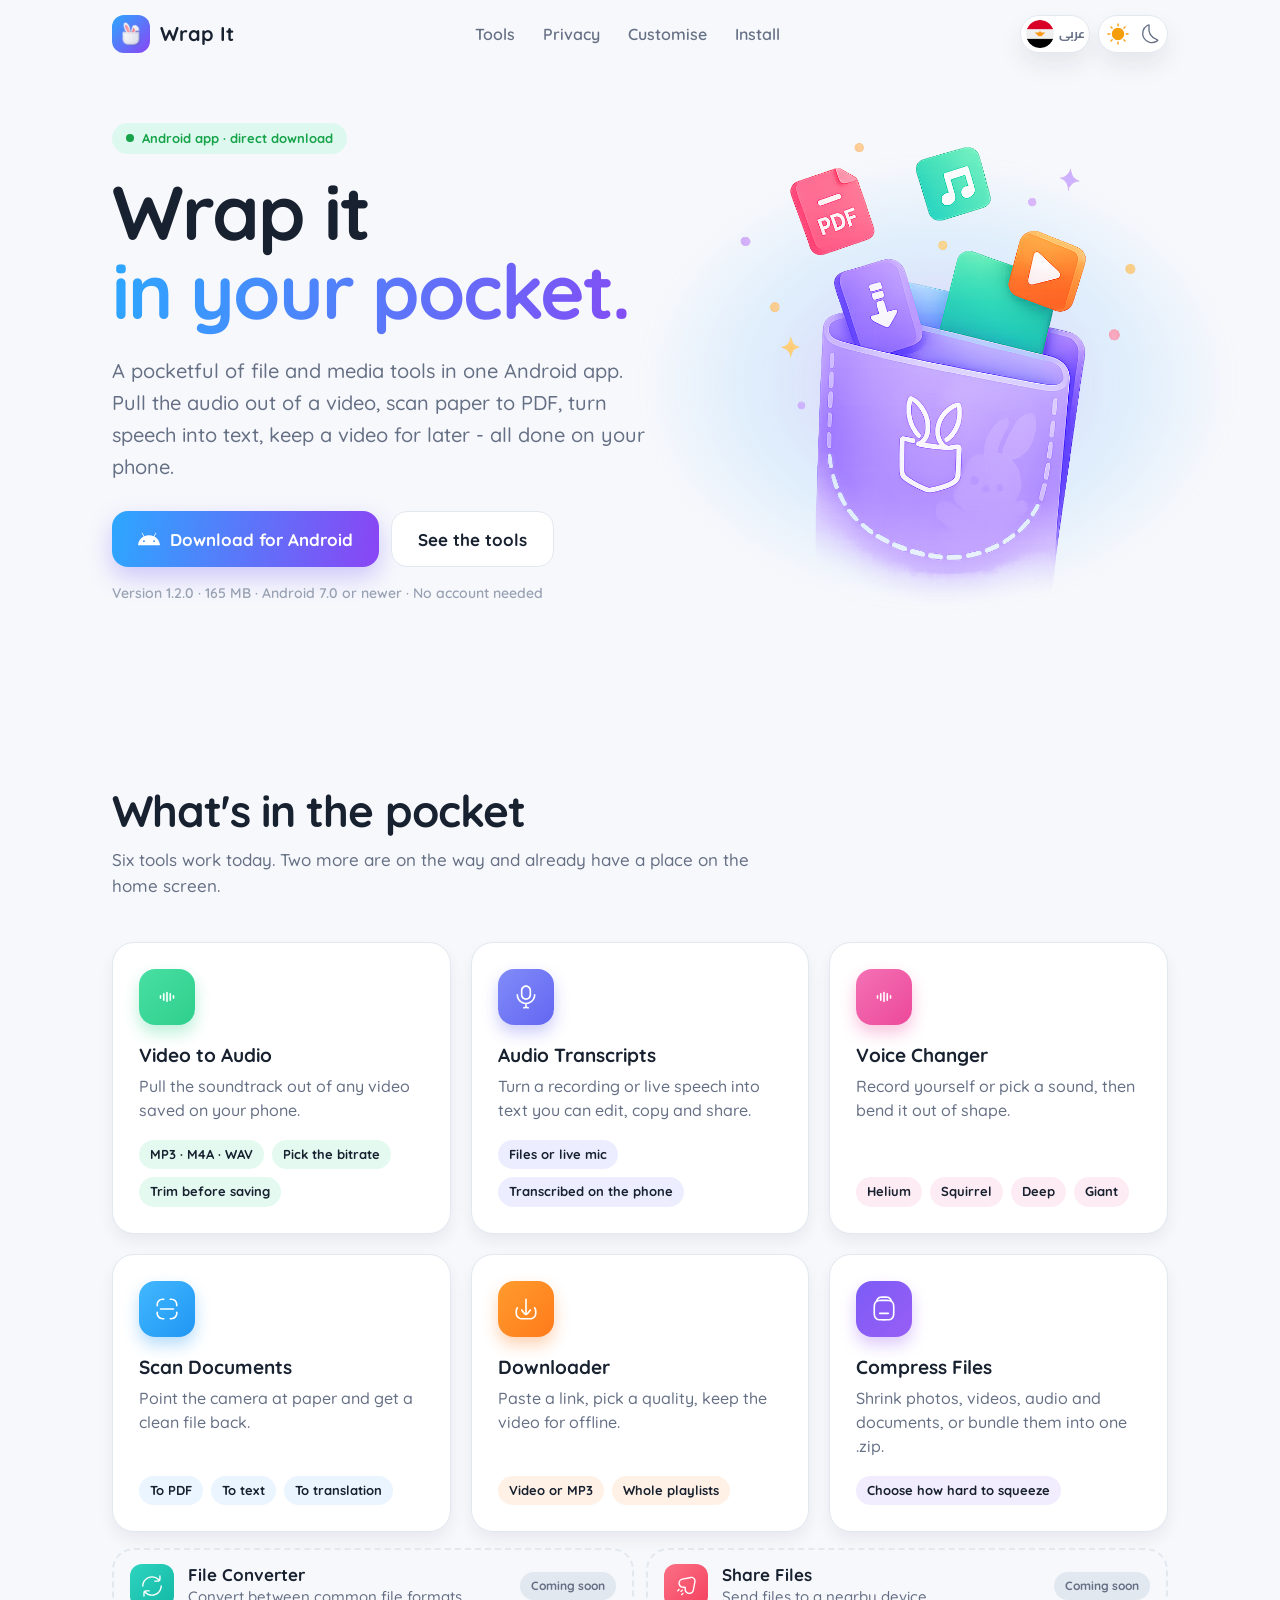
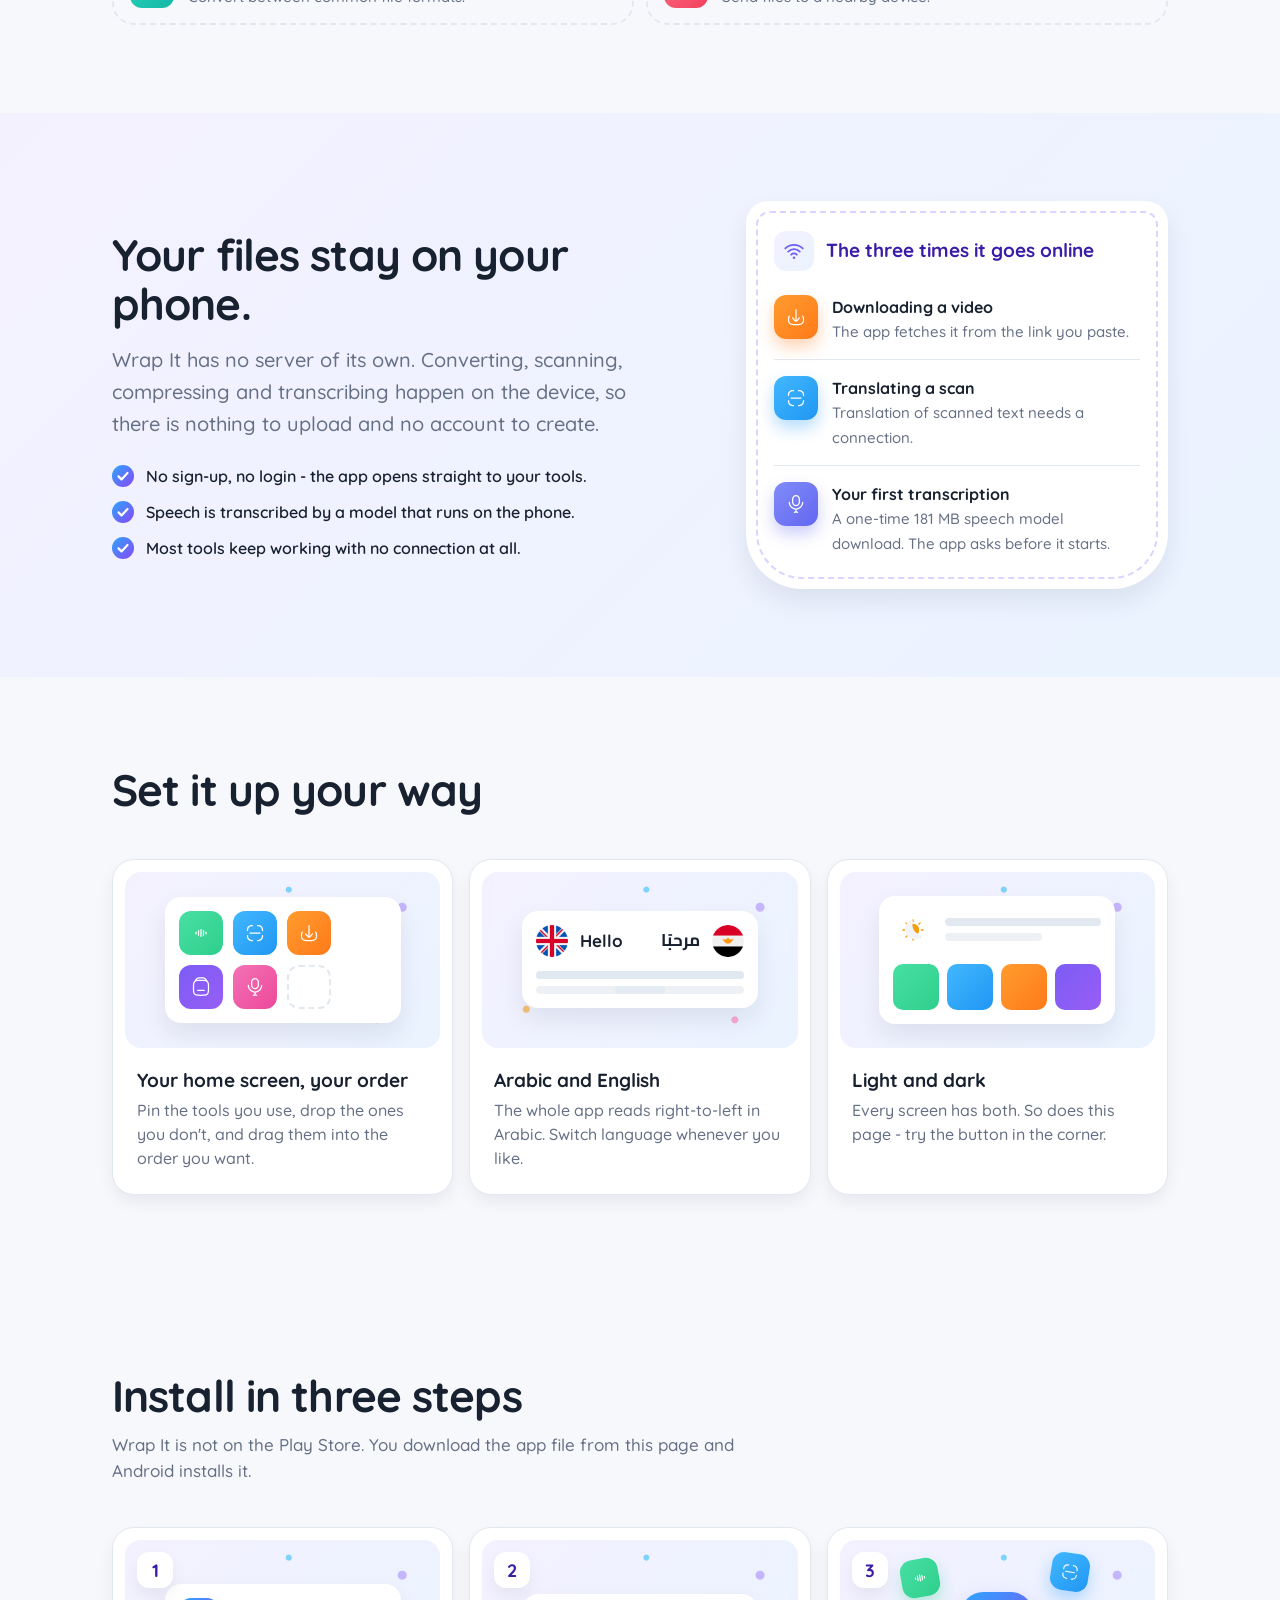
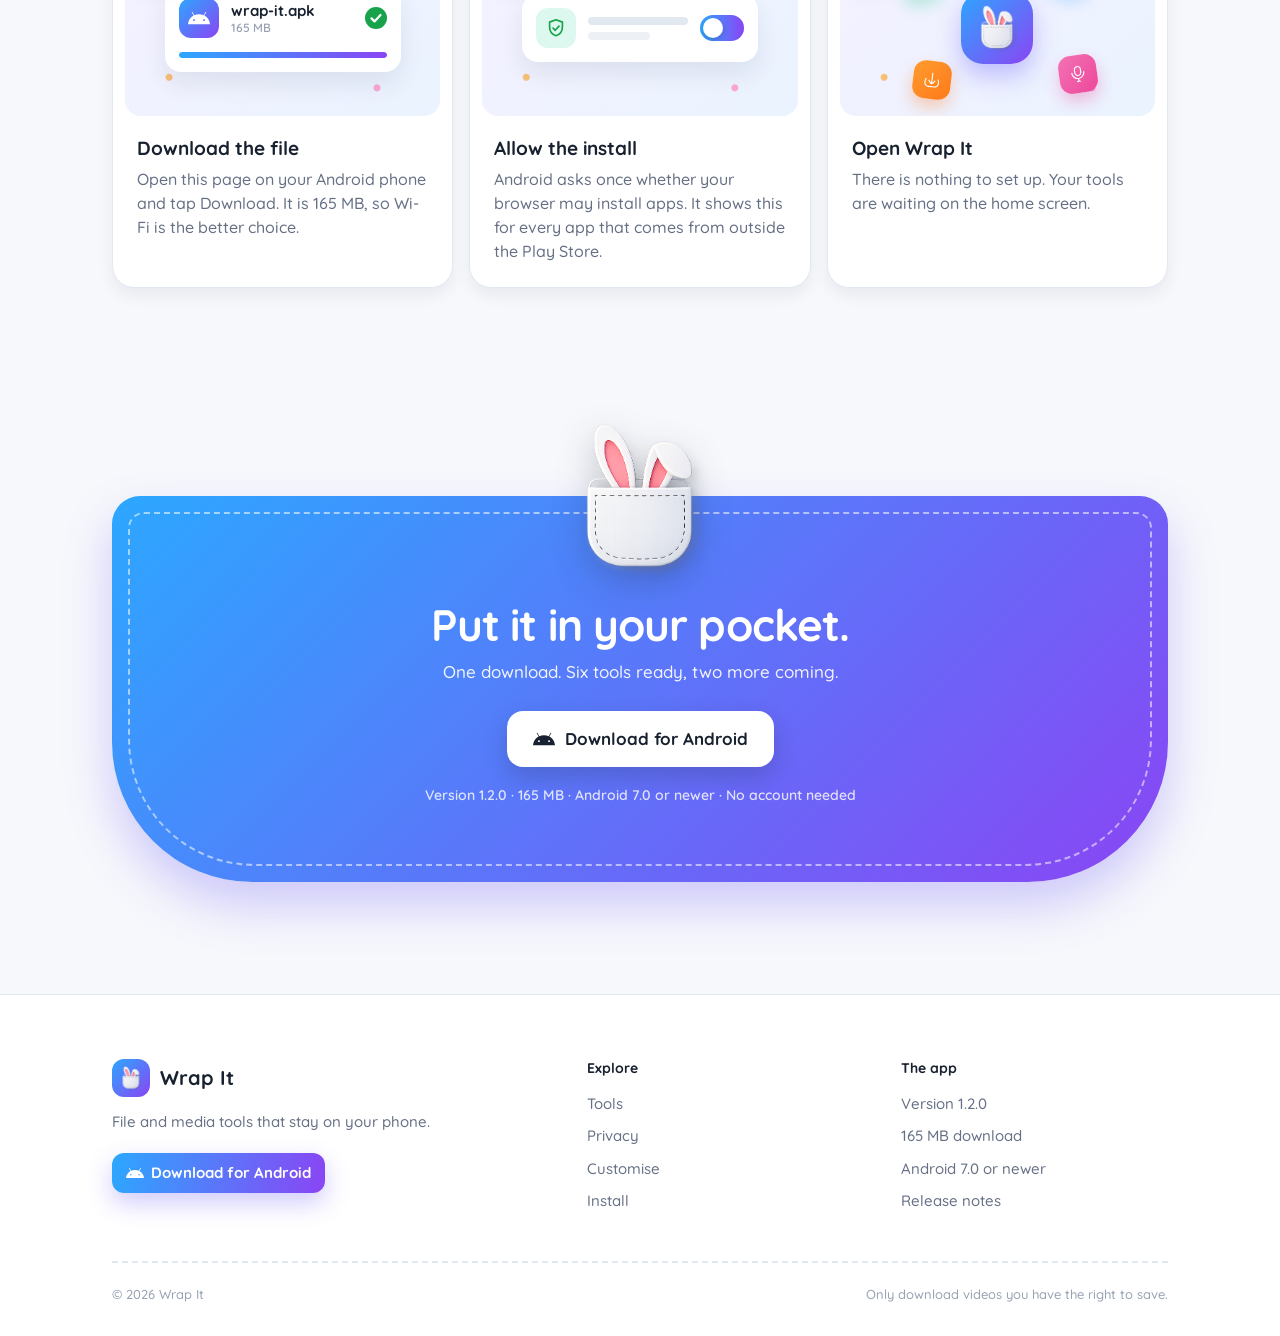
==== index.html @ 1cbfc332 "Update version text to 1.2.0" ====
<!doctype html>
<html lang="en" dir="ltr">
  <head>
    <meta charset="utf-8" />
    <meta name="viewport" content="width=device-width, initial-scale=1" />
    <title>Wrap It - file and media tools in your pocket</title>
    <meta
      name="description"
      content="Wrap It is an Android app of everyday file and media tools: video to audio, document scanning, speech to text, a video downloader, a voice changer and file compression. Everything runs on your phone."
    />
    <meta
      property="og:title"
      content="Wrap It - file and media tools in your pocket"
    />
    <meta
      property="og:description"
      content="Video to audio, scanning, speech to text, downloads, voice effects and compression - all on your Android phone."
    />
    <meta property="og:type" content="website" />
    <meta name="theme-color" content="#F7F8FC" />
    <link rel="icon" type="image/png" href="assets/favicon.png" />
    <link rel="apple-touch-icon" href="assets/favicon.png" />

    <script>
      // Applied before first paint so the saved theme and language never flash.
      (function () {
        var root = document.documentElement;
        var theme, lang;
        try {
          theme = localStorage.getItem("wrap-it-theme");
          lang = localStorage.getItem("wrap-it-lang");
        } catch (e) {}
        if (!theme) {
          theme = window.matchMedia("(prefers-color-scheme: dark)").matches
            ? "dark"
            : "light";
        }
        if (!lang) {
          lang =
            (navigator.language || "en").toLowerCase().indexOf("ar") === 0
              ? "ar"
              : "en";
        }
        root.dataset.theme = theme;
        root.lang = lang;
        root.dir = lang === "ar" ? "rtl" : "ltr";
        root.classList.add("js");
      })();
    </script>

    <link rel="preconnect" href="https://fonts.googleapis.com" />
    <link rel="preconnect" href="https://fonts.gstatic.com" crossorigin />
    <link
      href="https://fonts.googleapis.com/css2?family=Cairo:wght@500;600;700;800&family=Quicksand:wght@500;600;700&display=swap"
      rel="stylesheet"
    />
    <link rel="stylesheet" href="styles.css" />
  </head>

  <body>
    <a class="skip-link" href="#main" data-i18n="skip">Skip to content</a>

    <header class="nav">
      <div class="nav__inner container">
        <a class="brand" href="#top" aria-label="Wrap It">
          <img src="assets/logo.png" alt="" width="431" height="466" />
          <span data-i18n="appName">Wrap It</span>
        </a>

        <nav class="nav__links" aria-label="Sections">
          <a href="#tools" data-i18n="navTools">Tools</a>
          <a href="#privacy" data-i18n="navPrivacy">Privacy</a>
          <a href="#yours" data-i18n="footYours">Customise</a>
          <a href="#install" data-i18n="navInstall">Install</a>
        </nav>

        <div class="nav__actions">
          <button class="switch switch--lang" id="lang-toggle" type="button">
            <span class="switch__knob" aria-hidden="true">
              <img class="flag-eg" src="assets/flag-eg.png" alt="" width="28" height="28" />
              <img class="flag-uk" src="assets/flag-uk.png" alt="" width="28" height="28" />
            </span>
            <span class="switch__rest" aria-hidden="true">
              <span class="code-ar">عربى</span>
              <span class="code-en">EN</span>
            </span>
          </button>
          <button class="switch switch--theme" id="theme-toggle" type="button" role="switch">
            <span class="switch__knob" aria-hidden="true">
              <span class="glyph glyph--sun-on"></span>
              <span class="glyph glyph--moon-on"></span>
            </span>
            <span class="switch__rest" aria-hidden="true">
              <span class="glyph glyph--moon-off"></span>
              <span class="glyph glyph--sun-off"></span>
            </span>
          </button>
        </div>
      </div>
    </header>

    <main id="main">
      <section class="hero" id="top">
        <div class="hero__inner container">
          <div class="hero__copy">
            <p class="pill">
              <span class="pill__dot" aria-hidden="true"></span>
              <span data-i18n="heroPill">Android app · direct download</span>
            </p>
            <h1 data-i18n-html="heroTitle">
              Wrap it <span class="grad">in your pocket.</span>
            </h1>
            <p class="lead" data-i18n="heroLead">
              A pocketful of file and media tools in one Android app. Pull the
              audio out of a video, scan paper to PDF, turn speech into text,
              keep a video for later - all done on your phone.
            </p>
            <div class="hero__cta">
              <a class="btn btn--primary" href="/download">
                <span class="btn__icon" aria-hidden="true"></span>
                <span data-i18n="download">Download for Android</span>
              </a>
              <a class="btn btn--ghost" href="#tools" data-i18n="seeTools"
                >See the tools</a
              >
            </div>
            <p class="meta" data-i18n="meta">
              Version 1.2.0 · 165 MB · Android 7.0 or newer · No account needed
            </p>
          </div>

          <div class="hero__art" aria-hidden="true">
            <div class="hero__glow"></div>
            <img src="assets/hero.png" alt="" width="838" height="939" />
          </div>
        </div>
      </section>

      <section class="section" id="tools">
        <div class="container">
          <header class="section__head reveal">
            <h2 data-i18n="toolsTitle">What's in the pocket</h2>
            <p data-i18n="toolsLead">
              Six tools work today. Two more are on the way and already have a
              place on the home screen.
            </p>
          </header>

          <ul class="tools">
            <li
              class="tool reveal"
              style="
                --g1: #48dfa3;
                --g2: #2fcf8d;
                --tint: #e4faf1;
                --tint-d: #12362a;
              "
            >
              <span
                class="tool__tile"
                style="--icon: url(assets/icons/voice.svg)"
              ></span>
              <h3 data-i18n="t1Title">Video to Audio</h3>
              <p data-i18n="t1Body">
                Pull the soundtrack out of any video saved on your phone.
              </p>
              <ul class="tags">
                <li>MP3 · M4A · WAV</li>
                <li data-i18n="t1TagA">Pick the bitrate</li>
                <li data-i18n="t1TagB">Trim before saving</li>
              </ul>
            </li>

            <li
              class="tool reveal"
              style="
                --g1: #818cf8;
                --g2: #6366f1;
                --tint: #eceeff;
                --tint-d: #20243f;
              "
            >
              <span
                class="tool__tile"
                style="--icon: url(assets/icons/microphone.svg)"
              ></span>
              <h3 data-i18n="t2Title">Audio Transcripts</h3>
              <p data-i18n="t2Body">
                Turn a recording or live speech into text you can edit, copy and
                share.
              </p>
              <ul class="tags">
                <li data-i18n="t2TagA">Files or live mic</li>
                <li data-i18n="t2TagB">Transcribed on the phone</li>
              </ul>
            </li>

            <li
              class="tool reveal"
              style="
                --g1: #f472b6;
                --g2: #ec4899;
                --tint: #fdecf4;
                --tint-d: #3b1b2c;
              "
            >
              <span
                class="tool__tile"
                style="--icon: url(assets/icons/voice.svg)"
              ></span>
              <h3 data-i18n="t3Title">Voice Changer</h3>
              <p data-i18n="t3Body">
                Record yourself or pick a sound, then bend it out of shape.
              </p>
              <ul class="tags">
                <li data-i18n="t3TagA">Helium</li>
                <li data-i18n="t3TagB">Squirrel</li>
                <li data-i18n="t3TagC">Deep</li>
                <li data-i18n="t3TagD">Giant</li>
              </ul>
            </li>

            <li
              class="tool reveal"
              style="
                --g1: #42b8ff;
                --g2: #2096f3;
                --tint: #eaf5ff;
                --tint-d: #172c3d;
              "
            >
              <span
                class="tool__tile"
                style="--icon: url(assets/icons/scan.svg)"
              ></span>
              <h3 data-i18n="t4Title">Scan Documents</h3>
              <p data-i18n="t4Body">
                Point the camera at paper and get a clean file back.
              </p>
              <ul class="tags">
                <li data-i18n="t4TagA">To PDF</li>
                <li data-i18n="t4TagB">To text</li>
                <li data-i18n="t4TagC">To translation</li>
              </ul>
            </li>

            <li
              class="tool reveal"
              style="
                --g1: #ff9c2e;
                --g2: #ff7a1a;
                --tint: #fff1e6;
                --tint-d: #3a2415;
              "
            >
              <span
                class="tool__tile"
                style="--icon: url(assets/icons/download.svg)"
              ></span>
              <h3 data-i18n="t5Title">Downloader</h3>
              <p data-i18n="t5Body">
                Paste a link, pick a quality, keep the video for offline.
              </p>
              <ul class="tags">
                <li data-i18n="t5TagA">Video or MP3</li>
                <li data-i18n="t5TagB">Whole playlists</li>
              </ul>
            </li>

            <li
              class="tool reveal"
              style="
                --g1: #7c5cf6;
                --g2: #985ef5;
                --tint: #f2ecff;
                --tint-d: #2d2445;
              "
            >
              <span
                class="tool__tile"
                style="--icon: url(assets/icons/folder.svg)"
              ></span>
              <h3 data-i18n="t6Title">Compress Files</h3>
              <p data-i18n="t6Body">
                Shrink photos, videos, audio and documents, or bundle them into
                one .zip.
              </p>
              <ul class="tags">
                <li data-i18n="t6TagA">Choose how hard to squeeze</li>
              </ul>
            </li>
          </ul>

          <ul class="soon reveal">
            <li style="--g1: #2dd4bf; --g2: #14b8a6">
              <span
                class="tool__tile"
                style="--icon: url(assets/icons/refresh.svg)"
              ></span>
              <div>
                <h3 data-i18n="t7Title">File Converter</h3>
                <p data-i18n="t7Body">Convert between common file formats.</p>
              </div>
              <span class="badge" data-i18n="soon">Coming soon</span>
            </li>
            <li style="--g1: #fb7185; --g2: #f43f5e">
              <span
                class="tool__tile"
                style="--icon: url(assets/icons/send.svg)"
              ></span>
              <div>
                <h3 data-i18n="t8Title">Share Files</h3>
                <p data-i18n="t8Body">Send files to a nearby device.</p>
              </div>
              <span class="badge" data-i18n="soon">Coming soon</span>
            </li>
          </ul>
        </div>
      </section>

      <section class="section section--tinted" id="privacy">
        <div class="privacy container">
          <div class="privacy__copy reveal">
            <h2 data-i18n="privTitle">Your files stay on your phone.</h2>
            <p class="lead" data-i18n="privLead">
              Wrap It has no server of its own. Converting, scanning,
              compressing and transcribing happen on the device, so there is
              nothing to upload and no account to create.
            </p>
            <ul class="checks">
              <li data-i18n="privA">
                No sign-up, no login - the app opens straight to your tools.
              </li>
              <li data-i18n="privB">
                Speech is transcribed by a model that runs on the phone.
              </li>
              <li data-i18n="privC">
                Most tools keep working with no connection at all.
              </li>
            </ul>
          </div>

          <aside class="stitched reveal">
            <div class="online__head">
              <span class="online__signal" aria-hidden="true">
                <svg viewBox="0 0 24 24">
                  <path d="M2.500 9.200a13.500 13.500 0 0 1 19 0" />
                  <path d="M5.700 12.600a9 9 0 0 1 12.600 0" />
                  <path d="M8.900 16a4.500 4.500 0 0 1 6.200 0" />
                  <circle cx="12" cy="19.300" r="1.300" />
                </svg>
              </span>
              <h3 data-i18n="onlineTitle">The three times it goes online</h3>
            </div>
            <ul class="online">
              <li>
                <span
                  class="tool__tile online__tile"
                  style="--g1: #ff9c2e; --g2: #ff7a1a; --icon: url(assets/icons/download.svg)"
                  aria-hidden="true"
                ></span>
                <div class="online__text">
                  <strong data-i18n="onlineAHead">Downloading a video</strong>
                  <span data-i18n="onlineABody"
                    >The app fetches it from the link you paste.</span
                  >
                </div>
              </li>
              <li>
                <span
                  class="tool__tile online__tile"
                  style="--g1: #42b8ff; --g2: #2096f3; --icon: url(assets/icons/scan.svg)"
                  aria-hidden="true"
                ></span>
                <div class="online__text">
                  <strong data-i18n="onlineBHead">Translating a scan</strong>
                  <span data-i18n="onlineBBody"
                    >Translation of scanned text needs a connection.</span
                  >
                </div>
              </li>
              <li>
                <span
                  class="tool__tile online__tile"
                  style="--g1: #818cf8; --g2: #6366f1; --icon: url(assets/icons/microphone.svg)"
                  aria-hidden="true"
                ></span>
                <div class="online__text">
                  <strong data-i18n="onlineCHead"
                    >Your first transcription</strong
                  >
                  <span data-i18n="onlineCBody"
                    >A one-time 181 MB speech model download. The app asks before
                    it starts.</span
                  >
                </div>
              </li>
            </ul>
          </aside>
        </div>
      </section>

      <section class="section" id="yours">
        <div class="container">
          <header class="section__head reveal">
            <h2 data-i18n="yoursTitle">Set it up your way</h2>
          </header>
          <ul class="trio">
            <li class="reveal">
              <div class="step__art" aria-hidden="true">
                <div class="mock mock--grid">
                  <span
                    class="tool__tile grid__tile grid__tile--a"
                    style="--g1: #48dfa3; --g2: #2fcf8d; --icon: url(assets/icons/voice.svg)"
                  ></span>
                  <span
                    class="tool__tile grid__tile grid__tile--b"
                    style="--g1: #42b8ff; --g2: #2096f3; --icon: url(assets/icons/scan.svg)"
                  ></span>
                  <span
                    class="tool__tile grid__tile"
                    style="--g1: #ff9c2e; --g2: #ff7a1a; --icon: url(assets/icons/download.svg)"
                  ></span>
                  <span
                    class="tool__tile grid__tile"
                    style="--g1: #7c5cf6; --g2: #985ef5; --icon: url(assets/icons/folder.svg)"
                  ></span>
                  <span
                    class="tool__tile grid__tile grid__tile--out"
                    style="--g1: #f472b6; --g2: #ec4899; --icon: url(assets/icons/microphone.svg)"
                  ></span>
                  <span class="grid__slot"></span>
                </div>
              </div>
              <h3 data-i18n="y1Title">Your home screen, your order</h3>
              <p data-i18n="y1Body">
                Pin the tools you use, drop the ones you don't, and drag them
                into the order you want.
              </p>
            </li>
            <li class="reveal">
              <div class="step__art" aria-hidden="true">
                <div class="mock mock--lang">
                  <div class="lang-face lang-face--en" dir="ltr">
                    <div class="mock__row">
                      <img src="assets/flag-uk.png" alt="" width="32" height="32" />
                      <b>Hello</b>
                    </div>
                    <span class="mock__lines"><i></i><i></i></span>
                  </div>
                  <div class="lang-face lang-face--ar" dir="rtl">
                    <div class="mock__row">
                      <img src="assets/flag-eg.png" alt="" width="32" height="32" />
                      <b>مرحبًا</b>
                    </div>
                    <span class="mock__lines"><i></i><i></i></span>
                  </div>
                </div>
              </div>
              <h3 data-i18n="y2Title">Arabic and English</h3>
              <p data-i18n="y2Body">
                The whole app reads right-to-left in Arabic. Switch language
                whenever you like.
              </p>
            </li>
            <li class="reveal">
              <div class="step__art" aria-hidden="true">
                <div class="mock mock--theme">
                  <div class="mock__row">
                    <span class="theme-orb">
                      <span class="glyph glyph--sun-on"></span>
                      <span class="glyph glyph--moon-on"></span>
                    </span>
                    <span class="mock__lines"><i></i><i></i></span>
                  </div>
                  <div class="theme-tiles">
                    <span style="--g1: #48dfa3; --g2: #2fcf8d"></span>
                    <span style="--g1: #42b8ff; --g2: #2096f3"></span>
                    <span style="--g1: #ff9c2e; --g2: #ff7a1a"></span>
                    <span style="--g1: #7c5cf6; --g2: #985ef5"></span>
                  </div>
                </div>
              </div>
              <h3 data-i18n="y3Title">Light and dark</h3>
              <p data-i18n="y3Body">
                Every screen has both. So does this page - try the button in the
                corner.
              </p>
            </li>
          </ul>
        </div>
      </section>

      <section class="section" id="install">
        <div class="container">
          <header class="section__head reveal">
            <h2 data-i18n="installTitle">Install in three steps</h2>
            <p data-i18n="installLead">
              Wrap It is not on the Play Store. You download the app file from
              this page and Android installs it.
            </p>
          </header>

          <ol class="steps">
            <li class="reveal">
              <div class="step__art" aria-hidden="true">
                <div class="mock mock--download">
                  <div class="mock__row">
                    <span class="mock__tile mock__tile--brand"></span>
                    <span class="mock__text" dir="ltr">
                      <b>wrap-it.apk</b>
                      <small>165 MB</small>
                    </span>
                    <span class="mock__check"></span>
                  </div>
                  <div class="mock__bar"><span></span></div>
                </div>
              </div>
              <h3 data-i18n="s1Title">Download the file</h3>
              <p data-i18n="s1Body">
                Open this page on your Android phone and tap Download. It is 165
                MB, so Wi-Fi is the better choice.
              </p>
            </li>
            <li class="reveal">
              <div class="step__art" aria-hidden="true">
                <div class="mock mock--allow">
                  <div class="mock__row">
                    <span class="mock__tile mock__tile--shield">
                      <svg viewBox="0 0 24 24">
                        <path d="M12 3l7 2.6v5.2c0 4.3-2.9 8.2-7 9.7-4.1-1.500-7-5.400-7-9.700V5.600L12 3z" />
                        <path d="M8.800 12.200l2.300 2.300 4.200-4.600" />
                      </svg>
                    </span>
                    <span class="mock__lines"><i></i><i></i></span>
                    <span class="mock__toggle"><span></span></span>
                  </div>
                </div>
              </div>
              <h3 data-i18n="s2Title">Allow the install</h3>
              <p data-i18n="s2Body">
                Android asks once whether your browser may install apps. It
                shows this for every app that comes from outside the Play Store.
              </p>
            </li>
            <li class="reveal">
              <div class="step__art" aria-hidden="true">
                <div class="launch">
                  <span class="launch__ring"></span>
                  <span class="launch__ring"></span>
                  <span
                    class="tool__tile launch__tile"
                    style="--g1: #48dfa3; --g2: #2fcf8d; --icon: url(assets/icons/voice.svg)"
                  ></span>
                  <span
                    class="tool__tile launch__tile"
                    style="--g1: #42b8ff; --g2: #2096f3; --icon: url(assets/icons/scan.svg)"
                  ></span>
                  <span
                    class="tool__tile launch__tile"
                    style="--g1: #ff9c2e; --g2: #ff7a1a; --icon: url(assets/icons/download.svg)"
                  ></span>
                  <span
                    class="tool__tile launch__tile"
                    style="--g1: #f472b6; --g2: #ec4899; --icon: url(assets/icons/microphone.svg)"
                  ></span>
                  <img class="launch__icon" src="assets/logo.png" alt="" width="431" height="466" />
                </div>
              </div>
              <h3 data-i18n="s3Title">Open Wrap It</h3>
              <p data-i18n="s3Body">
                There is nothing to set up. Your tools are waiting on the home
                screen.
              </p>
            </li>
          </ol>
        </div>
      </section>

      <section class="section section--pocket">
        <div class="container">
          <div class="pocket reveal">
            <img
              class="pocket__logo"
              src="assets/logo.png"
              alt=""
              width="431"
              height="466"
            />
            <h2 data-i18n="pocketTitle">Put it in your pocket.</h2>
            <p data-i18n="pocketBody">
              One download. Six tools ready, two more coming.
            </p>
            <a class="btn btn--light" href="/download">
              <span class="btn__icon" aria-hidden="true"></span>
              <span data-i18n="download">Download for Android</span>
            </a>
            <p class="meta" data-i18n="meta">
              Version 1.2.0 · 165 MB · Android 7.0 or newer · No account needed
            </p>
          </div>
        </div>
      </section>
    </main>

    <footer class="footer">
      <div class="container">
        <div class="footer__top">
          <div class="footer__brand">
            <a class="brand" href="#top" aria-label="Wrap It">
              <img src="assets/logo.png" alt="" width="431" height="466" />
              <span data-i18n="appName">Wrap It</span>
            </a>
            <p data-i18n="footTagline">
              File and media tools that stay on your phone.
            </p>
            <a class="btn btn--primary btn--sm" href="/download">
              <span class="btn__icon" aria-hidden="true"></span>
              <span data-i18n="download">Download for Android</span>
            </a>
          </div>

          <nav class="footer__col" aria-labelledby="foot-explore">
            <h2 id="foot-explore" data-i18n="footExplore">Explore</h2>
            <ul>
              <li><a href="#tools" data-i18n="navTools">Tools</a></li>
              <li><a href="#privacy" data-i18n="navPrivacy">Privacy</a></li>
              <li><a href="#yours" data-i18n="footYours">Customise</a></li>
              <li><a href="#install" data-i18n="navInstall">Install</a></li>
            </ul>
          </nav>

          <div class="footer__col">
            <h2 data-i18n="footApp">The app</h2>
            <ul>
              <li data-i18n="footVersion">Version 1.2.0</li>
              <li data-i18n="footSize">165 MB download</li>
              <li data-i18n="footAndroid">Android 7.0 or newer</li>
              <li>
                <a
                  href="https://github.com/elfiky1995/wrap-it-landing/releases/latest"
                  data-i18n="footReleases"
                  >Release notes</a
                >
              </li>
            </ul>
          </div>
        </div>

        <div class="footer__bottom">
          <p data-i18n="footCopy">© 2026 Wrap It</p>
          <p data-i18n="footNote">
            Only download videos you have the right to save.
          </p>
        </div>
      </div>
    </footer>

    <script src="main.js" defer></script>
  </body>
</html>
---- styles.css ----
/*
 * Wrap It landing page.
 * Tokens mirror src/theme (colors.ts, palettes.ts, radius.ts, shadows.ts) so the
 * page and the app read as one product. Change a value there → change it here.
 */

:root {
  /* colors.ts - lightColors */
  --background: #f7f8fc;
  --surface: #ffffff;
  --ink: #18212f;
  --ink-muted: #667085;
  --ink-soft: #98a2b3;
  --border: #e2e8f0;
  --accent: #6d5df6;
  --success: #16a34a;
  --success-soft: #ddf8ee;

  /* palettes.ts */
  --brand-1: #2ca7ff;
  --brand-2: #8a45f4;
  --tinted-1: #f4f1ff; /* quickActionsEmptyPalette.gradient */
  --tinted-2: #eaf3ff;
  --stitch: #dad4ff; /* quickActionsEmptyPalette.border */
  --stitch-title: #3b1ca8;
  --stitch-body: #6a63a8;

  /* radius.ts */
  --r-sm: 12px;
  --r-md: 16px;
  --r-lg: 22px;
  --r-xl: 28px;

  /* shadows.ts */
  --shadow-card: 0 12px 24px rgba(15, 23, 42, 0.08);
  --shadow-soft: 0 8px 16px rgba(15, 23, 42, 0.06);

  --nav-bg: rgba(247, 248, 252, 0.82);
  --font: "Quicksand", "Cairo", system-ui, sans-serif;
  --display-weight: 700;
  color-scheme: light;
}

:root[data-theme="dark"] {
  /* colors.ts - darkColors */
  --background: #0b1019;
  --surface: #181f2b;
  --ink: #f1f5f9;
  --ink-muted: #a0aec0;
  --ink-soft: #7c8ba0;
  --border: #334155;
  --accent: #8b7cf6;
  --success: #4ade80;
  --success-soft: #173b31;

  --tinted-1: #232045;
  --tinted-2: #1b2740;
  --stitch: #3d3a6b;
  --stitch-title: #c4b5fd;
  --stitch-body: #a9a2d4;

  --shadow-card: 0 12px 24px rgba(2, 6, 23, 0.4);
  --shadow-soft: 0 8px 16px rgba(2, 6, 23, 0.3);
  --nav-bg: rgba(11, 16, 25, 0.82);
  color-scheme: dark;
}

/* Arabic uses Cairo, slightly scaled down, as in typography.ts (ARABIC_FONT_SCALE). */
:root[lang="ar"] {
  --font: "Cairo", "Quicksand", system-ui, sans-serif;
  --display-weight: 800;
  font-size: 92%;
}

*,
*::before,
*::after {
  box-sizing: border-box;
}

html {
  scroll-behavior: smooth;
  scroll-padding-top: 88px;
  -webkit-text-size-adjust: 100%;
}

body {
  margin: 0;
  background: var(--background);
  color: var(--ink);
  font-family: var(--font);
  font-size: 1rem;
  font-weight: 500;
  line-height: 1.5;
  -webkit-font-smoothing: antialiased;
  overflow-x: hidden;
}

h1,
h2,
h3,
p,
ul,
ol {
  margin: 0;
}

ul,
ol {
  padding: 0;
  list-style: none;
}

img {
  display: block;
  max-width: 100%;
  height: auto;
}

a {
  color: inherit;
  text-decoration: none;
}

button {
  font: inherit;
  color: inherit;
}

:focus-visible {
  outline: 3px solid var(--accent);
  outline-offset: 3px;
  border-radius: 6px;
}

.container {
  width: 100%;
  max-width: 1120px;
  margin-inline: auto;
  padding-inline: 20px;
}

.skip-link {
  position: absolute;
  inset-inline-start: 16px;
  top: -64px;
  z-index: 100;
  padding: 10px 16px;
  border-radius: var(--r-sm);
  background: var(--ink);
  color: var(--background);
  font-weight: 700;
}

.skip-link:focus {
  top: 12px;
}

.grad {
  background: linear-gradient(100deg, var(--brand-1), var(--brand-2));
  -webkit-background-clip: text;
  background-clip: text;
  color: transparent;
}

/* ───────── Nav ───────── */

.nav {
  position: sticky;
  top: 0;
  z-index: 50;
  background: var(--nav-bg);
  -webkit-backdrop-filter: blur(14px);
  backdrop-filter: blur(14px);
  border-bottom: 1px solid transparent;
  transition: border-color 0.2s;
}

.nav.is-stuck {
  border-bottom-color: var(--border);
}

.nav__inner {
  display: flex;
  align-items: center;
  gap: 16px;
  min-height: 68px;
}

.brand {
  display: inline-flex;
  align-items: center;
  gap: 10px;
  font-size: 1.25rem;
  font-weight: 700;
  white-space: nowrap;
}

/* Phones keep the sticky Download button; the wordmark gives way to make room. */
@media (max-width: 419px) {
  .nav .brand span,
  .nav .btn__icon {
    display: none;
  }
}

/* The mark is white, so it sits on a brand-gradient tile to stay visible in light mode. */
.brand img {
  width: 38px;
  height: 38px;
  padding: 6px;
  border-radius: var(--r-sm);
  background: linear-gradient(135deg, var(--brand-1), var(--brand-2));
  object-fit: contain;
}

.nav__links {
  display: none;
  gap: 28px;
  margin-inline: auto;
  color: var(--ink-muted);
  font-weight: 600;
}

.nav__links a {
  position: relative;
  padding-block: 6px;
  transition: color 0.2s;
}

.nav__links a:hover,
.nav__links a.is-active {
  color: var(--ink);
}

/* The section you are reading gets the brand gradient as an underline. */
.nav__links a::after {
  content: "";
  position: absolute;
  inset-inline: 0;
  bottom: 0;
  height: 3px;
  border-radius: 999px;
  background: linear-gradient(90deg, var(--brand-1), var(--brand-2));
  transform: scaleX(0);
  transition: transform 0.25s ease;
}

.nav__links a.is-active::after {
  transform: scaleX(1);
}

.nav__actions {
  display: flex;
  align-items: center;
  gap: 8px;
  margin-inline-start: auto;
}

/*
 * Language and theme switches — ports of the app's SwitchLang / SwitchTheme
 * (src/components/ui): a 70×38 pill with a 28px knob that slides 32px, while the
 * inactive glyph slides the other way. Sizes are in px so the Arabic root scale
 * doesn't shrink them, and the track stays left-to-right like the app's.
 */
.switch {
  position: relative;
  flex: none;
  width: 70px;
  height: 38px;
  padding: 0;
  border: 1px solid var(--border);
  border-radius: 999px;
  background: var(--surface);
  box-shadow: var(--shadow-card);
  overflow: hidden;
  cursor: pointer;
  direction: ltr;
  transition:
    transform 0.12s,
    background-color 0.3s;
}

.switch:active {
  transform: scale(0.95);
}

.switch__knob,
.switch__rest {
  position: absolute;
  top: 4px;
  left: 5px;
  display: grid;
  place-items: center;
  width: 28px;
  height: 28px;
  transition: transform 0.45s cubic-bezier(0.34, 1.4, 0.64, 1);
}

.switch__knob {
  z-index: 2;
  border-radius: 50%;
}

.switch__rest {
  transform: translateX(32px);
}

.switch--lang .switch__rest {
  color: var(--ink-muted);
  font-size: 12px;
  font-weight: 700;
  line-height: 16px;
  white-space: nowrap;
}

.switch img {
  width: 28px;
  height: 28px;
}

.code-ar {
  font-family: "Cairo", sans-serif;
}

.code-en {
  font-family: "Quicksand", sans-serif;
  letter-spacing: 0.8px;
}

/* The switch shows the language you would switch to, as in the app. */
.flag-uk,
.code-en,
:root[lang="ar"] .flag-eg,
:root[lang="ar"] .code-ar {
  display: none;
}

:root[lang="ar"] .flag-uk,
:root[lang="ar"] .code-en {
  display: block;
}

:root[lang="ar"] .switch--lang .switch__knob {
  transform: translateX(32px);
}

:root[lang="ar"] .switch--lang .switch__rest {
  transform: none;
}

.glyph {
  width: 22px;
  height: 22px;
  background: var(--ink-muted);
  -webkit-mask: var(--glyph) center / contain no-repeat;
  mask: var(--glyph) center / contain no-repeat;
}

.glyph--sun-on {
  --glyph: url(assets/icons/sun-highlighted.svg);
  background: #f59e0b; /* lightColors.warning */
}

.glyph--moon-on {
  --glyph: url(assets/icons/moon-highlighted.svg);
  background: #f1f5f9; /* darkColors.ink */
}

.glyph--moon-off {
  --glyph: url(assets/icons/moon.svg);
}

.glyph--sun-off {
  --glyph: url(assets/icons/sun.svg);
}

.glyph--moon-on,
.glyph--sun-off,
[data-theme="dark"] .glyph--sun-on,
[data-theme="dark"] .glyph--moon-off {
  display: none;
}

[data-theme="dark"] .glyph--moon-on,
[data-theme="dark"] .glyph--sun-off {
  display: block;
}

[data-theme="dark"] .switch--theme {
  background: #232c3b; /* darkColors.surfaceMuted */
}

[data-theme="dark"] .switch--theme .switch__knob {
  transform: translateX(32px) rotate(18deg);
}

[data-theme="dark"] .switch--theme .switch__rest {
  transform: rotate(-18deg);
}

/* ───────── Buttons ───────── */

.btn {
  display: inline-flex;
  align-items: center;
  justify-content: center;
  gap: 10px;
  min-height: 56px;
  padding: 0 26px;
  border-radius: var(--r-md);
  font-size: 1.0625rem;
  font-weight: 700;
  white-space: nowrap;
  transition:
    transform 0.15s,
    box-shadow 0.15s;
}

.btn:active {
  transform: scale(0.98);
}

.btn--sm {
  gap: 7px;
  min-height: 40px;
  padding: 0 14px;
  border-radius: var(--r-sm);
  font-size: 0.9375rem;
}

.btn--sm .btn__icon {
  width: 18px;
  height: 18px;
}

.btn--primary {
  background: linear-gradient(100deg, var(--brand-1), var(--brand-2));
  color: #fff;
  box-shadow: 0 10px 24px rgba(109, 93, 246, 0.32);
}

.btn--primary:hover {
  transform: translateY(-2px);
  box-shadow: 0 14px 30px rgba(109, 93, 246, 0.4);
}

.btn--ghost {
  border: 1px solid var(--border);
  background: var(--surface);
}

.btn--ghost:hover {
  border-color: var(--ink-soft);
}

.btn--light {
  background: #fff;
  color: #18212f;
  box-shadow: 0 10px 24px rgba(24, 33, 47, 0.2);
}

.btn--light:hover {
  transform: translateY(-2px);
}

.btn__icon {
  width: 22px;
  height: 22px;
  background: currentColor;
  -webkit-mask: url(assets/icons/android.svg) center / contain no-repeat;
  mask: url(assets/icons/android.svg) center / contain no-repeat;
}

/* ───────── Hero ───────── */

.hero {
  padding-block: 28px 56px;
}

.hero__inner {
  display: grid;
  gap: 8px;
  align-items: center;
}

.hero__art {
  position: relative;
  order: -1;
  width: min(68vw, 300px);
  margin-inline: auto;
}

.hero__art img {
  position: relative;
  animation: bob 6s ease-in-out infinite;
}

.hero__glow {
  position: absolute;
  inset: 8% -18% 0;
  border-radius: 50%;
  background: radial-gradient(
    closest-side,
    rgba(138, 69, 244, 0.26),
    rgba(44, 167, 255, 0.12) 60%,
    transparent
  );
  filter: blur(6px);
}

@keyframes bob {
  50% {
    transform: translateY(-10px);
  }
}

.pill {
  display: inline-flex;
  align-items: center;
  gap: 8px;
  padding: 6px 14px;
  border-radius: 999px;
  background: var(--success-soft);
  color: var(--success);
  font-size: 0.8125rem;
  font-weight: 700;
}

.pill__dot {
  width: 8px;
  height: 8px;
  border-radius: 50%;
  background: currentColor;
}

h1 {
  margin-top: 18px;
  font-size: clamp(2.75rem, 9.5vw, 4.75rem);
  font-weight: var(--display-weight);
  line-height: 1.04;
  letter-spacing: -0.025em;
}

h1 .grad {
  display: block;
  padding-bottom: 0.12em; /* keeps descenders inside the clipped gradient */
}

:root[lang="ar"] h1 {
  line-height: 1.3;
  letter-spacing: 0;
}

.lead {
  max-width: 34rem;
  margin-top: 16px;
  color: var(--ink-muted);
  font-size: 1.125rem;
  line-height: 1.6;
}

.hero__cta {
  display: flex;
  flex-wrap: wrap;
  gap: 12px;
  margin-top: 28px;
}

.hero__cta .btn {
  flex: 1 1 auto;
}

.meta {
  margin-top: 16px;
  color: var(--ink-soft);
  font-size: 0.875rem;
  font-weight: 600;
}

/* ───────── Sections ───────── */

.section {
  padding-block: 56px;
}

.section--tinted {
  background: linear-gradient(135deg, var(--tinted-1), var(--tinted-2));
}

.section__head {
  max-width: 40rem;
  margin-bottom: 32px;
}

h2 {
  font-size: clamp(1.875rem, 5vw, 2.75rem);
  font-weight: var(--display-weight);
  line-height: 1.12;
  letter-spacing: -0.02em;
}

:root[lang="ar"] h2 {
  line-height: 1.35;
  letter-spacing: 0;
}

.section__head p {
  margin-top: 12px;
  color: var(--ink-muted);
  font-size: 1.0625rem;
}

h3 {
  font-size: 1.1875rem;
  font-weight: 700;
  line-height: 1.3;
}

/* ───────── Tools ───────── */

.tools {
  display: grid;
  gap: 16px;
}

.tool {
  display: flex;
  flex-direction: column;
  padding: 22px;
  border: 1px solid var(--border);
  border-radius: var(--r-lg);
  background: var(--surface);
  box-shadow: var(--shadow-soft);
  transition:
    transform 0.2s,
    box-shadow 0.2s;
}

.tool:hover {
  transform: translateY(-4px);
  box-shadow: var(--shadow-card);
}

/* The home screen's Quick Action tile: tool gradient with a white glyph. */
.tool__tile {
  position: relative;
  flex: none;
  display: block;
  width: 56px;
  height: 56px;
  border-radius: var(--r-md);
  background: linear-gradient(135deg, var(--g1), var(--g2));
  box-shadow: 0 8px 16px color-mix(in srgb, var(--g2) 32%, transparent);
}

.tool__tile::after {
  content: "";
  position: absolute;
  inset: 15px;
  background: #fff;
  -webkit-mask: var(--icon) center / contain no-repeat;
  mask: var(--icon) center / contain no-repeat;
}

.tool h3 {
  margin-top: 18px;
}

.tool > p {
  margin-top: 6px;
  color: var(--ink-muted);
}

.tags {
  display: flex;
  flex-wrap: wrap;
  gap: 8px;
  margin-top: auto;
  padding-top: 18px;
}

.tags li {
  padding: 5px 11px;
  border-radius: 999px;
  background: var(--tint);
  font-size: 0.8125rem;
  font-weight: 700;
}

[data-theme="dark"] .tags li {
  background: var(--tint-d);
}

.soon {
  display: grid;
  gap: 12px;
  margin-top: 16px;
}

.soon li {
  display: flex;
  align-items: center;
  gap: 14px;
  padding: 14px 16px;
  border: 2px dashed var(--border);
  border-radius: var(--r-lg);
}

.soon .tool__tile {
  width: 44px;
  height: 44px;
  border-radius: var(--r-sm);
  box-shadow: none;
}

.soon .tool__tile::after {
  inset: 11px;
}

.soon h3 {
  font-size: 1.0625rem;
}

.soon p {
  color: var(--ink-muted);
  font-size: 0.9375rem;
}

.badge {
  flex: none;
  margin-inline-start: auto;
  padding: 5px 11px;
  border-radius: 999px;
  background: var(--border);
  color: var(--ink-muted);
  font-size: 0.75rem;
  font-weight: 700;
}

/* ───────── Privacy ───────── */

.privacy {
  display: grid;
  gap: 32px;
  align-items: center;
}

.checks {
  display: grid;
  gap: 12px;
  margin-top: 24px;
  font-weight: 600;
}

.checks li {
  position: relative;
  padding-inline-start: 34px;
}

.checks li::before {
  content: "";
  position: absolute;
  inset-inline-start: 0;
  top: 1px;
  width: 22px;
  height: 22px;
  border-radius: 50%;
  background:
    url("data:image/svg+xml,%3Csvg xmlns='http://www.w3.org/2000/svg' viewBox='0 0 22 22'%3E%3Cpath d='M6.5 11.4l3 3 6-6.4' fill='none' stroke='%23fff' stroke-width='2.2' stroke-linecap='round' stroke-linejoin='round'/%3E%3C/svg%3E")
      center / contain no-repeat,
    linear-gradient(135deg, var(--brand-1), var(--brand-2));
}

/* The pocket's stitching, borrowed from the logo. */
.stitched {
  position: relative;
  padding: 30px 28px 34px;
  border-radius: var(--r-lg) var(--r-lg) 56px 56px;
  background: var(--surface);
  box-shadow: var(--shadow-card);
}

.stitched::before {
  content: "";
  position: absolute;
  inset: 10px;
  border: 2px dashed var(--stitch);
  border-radius: 14px 14px 46px 46px;
  pointer-events: none;
}

.online__head {
  display: flex;
  align-items: center;
  gap: 12px;
}

.stitched h3 {
  color: var(--stitch-title);
}

/* A signal that keeps reaching out: the arcs light up from the dot outwards. */
.online__signal {
  flex: none;
  display: grid;
  place-items: center;
  width: 40px;
  height: 40px;
  border-radius: var(--r-sm);
  background: linear-gradient(135deg, var(--tinted-1), var(--tinted-2));
  color: var(--accent);
}

.online__signal svg {
  width: 22px;
  height: 22px;
  fill: none;
  stroke: currentColor;
  stroke-width: 2;
  stroke-linecap: round;
}

.online__signal circle {
  fill: currentColor;
  stroke: none;
}

.online__signal path {
  animation: signal-arc 2.4s ease-in-out infinite;
}

.online__signal path:nth-child(2) {
  animation-delay: -0.3s;
}

.online__signal path:nth-child(3) {
  animation-delay: -0.6s;
}

@keyframes signal-arc {
  0%,
  100% {
    opacity: 0.25;
  }
  50% {
    opacity: 1;
  }
}

.online {
  display: grid;
  margin-top: 8px;
}

.online li {
  display: flex;
  align-items: flex-start;
  gap: 14px;
  padding-block: 16px;
}

.online li + li {
  border-top: 1px solid var(--border);
}

.online li:last-child {
  padding-bottom: 0;
}

.stitched .online__tile {
  width: 44px;
  height: 44px;
  border-radius: var(--r-sm);
  transition: transform 0.25s cubic-bezier(0.34, 1.4, 0.64, 1);
}

.stitched .online__tile::after {
  inset: 12px;
}

.online li:hover .online__tile {
  transform: scale(1.08) rotate(-4deg);
}

.online__text strong {
  display: block;
  font-weight: 700;
}

.online__text span {
  color: var(--ink-muted);
  font-size: 0.9375rem;
}

/* ───────── Set it up your way ───────── */

.trio {
  display: grid;
  gap: 16px;
}

.trio li {
  padding: 12px 12px 24px;
  border: 1px solid var(--border);
  border-radius: var(--r-lg);
  background: var(--surface);
  box-shadow: var(--shadow-soft);
}

.trio h3,
.trio p {
  padding-inline: 12px;
}

.trio h3 {
  margin-top: 20px;
}

.trio p {
  margin-top: 6px;
  color: var(--ink-muted);
}

/* Home grid: two tiles trade places, and an unpinned one leaves its slot. */
.mock--grid {
  display: grid;
  grid-template-columns: repeat(3, 44px);
  gap: 10px;
  width: auto;
  direction: ltr;
}

.mock .grid__tile {
  width: 44px;
  height: 44px;
  border-radius: var(--r-sm);
  box-shadow: none;
}

.mock .grid__tile::after {
  inset: 12px;
}

.grid__tile--a {
  z-index: 1;
  animation: grid-swap-a 5s ease-in-out infinite;
}

.grid__tile--b {
  animation: grid-swap-b 5s ease-in-out infinite;
}

.grid__tile--out {
  animation: grid-out 5s ease-in-out infinite;
}

.grid__slot {
  border: 2px dashed var(--border);
  border-radius: var(--r-sm);
}

@keyframes grid-swap-a {
  0%,
  12%,
  88%,
  100% {
    transform: none;
    box-shadow: none;
  }
  22% {
    transform: scale(1.14);
    box-shadow: 0 10px 18px rgba(15, 23, 42, 0.22);
  }
  42% {
    transform: translateX(54px) scale(1.14);
    box-shadow: 0 10px 18px rgba(15, 23, 42, 0.22);
  }
  52%,
  78% {
    transform: translateX(54px);
    box-shadow: none;
  }
}

@keyframes grid-swap-b {
  0%,
  26%,
  88%,
  100% {
    transform: none;
  }
  44%,
  78% {
    transform: translateX(-54px);
  }
}

@keyframes grid-out {
  0%,
  50%,
  94%,
  100% {
    transform: none;
    opacity: 1;
  }
  62%,
  84% {
    transform: scale(0.4);
    opacity: 0;
  }
}

/* Language: the same card, read left-to-right and then right-to-left. */
.mock--lang {
  display: grid;
}

.lang-face {
  display: grid;
  gap: 14px;
  grid-area: 1 / 1;
  animation: lang-face 6s ease-in-out infinite;
}

.lang-face--ar {
  animation-delay: -3s;
}

.lang-face img {
  width: 32px;
  height: 32px;
}

.lang-face b {
  font-size: 1.0625rem;
  font-weight: 700;
}

.lang-face--en b {
  font-family: "Quicksand", sans-serif;
}

.lang-face--ar b {
  font-family: "Cairo", sans-serif;
}

@keyframes lang-face {
  0%,
  40% {
    opacity: 1;
    transform: none;
  }
  50%,
  90% {
    opacity: 0;
    transform: translateY(6px);
  }
  100% {
    opacity: 1;
    transform: none;
  }
}

/*
 * Theme: a mini screen that fades between the app's light and dark surfaces.
 * Colours are fixed (colors.ts light → dark) so it shows both whatever the page theme is.
 */
.mock--theme {
  animation: theme-surface 6s ease-in-out infinite;
}

.mock--theme .mock__lines i {
  animation: theme-line 6s ease-in-out infinite;
}

.theme-orb {
  position: relative;
  flex: none;
  display: grid;
  place-items: center;
  width: 40px;
  height: 40px;
  border-radius: 50%;
  animation: theme-orb 6s ease-in-out infinite;
}

.theme-orb .glyph {
  display: block;
  grid-area: 1 / 1;
  animation: theme-sun 6s ease-in-out infinite;
}

.theme-orb .glyph--moon-on {
  animation-name: theme-moon;
}

.theme-tiles {
  display: grid;
  grid-template-columns: repeat(4, 1fr);
  gap: 8px;
  margin-top: 14px;
}

.theme-tiles span {
  aspect-ratio: 1;
  border-radius: 10px;
  background: linear-gradient(135deg, var(--g1), var(--g2));
}

@keyframes theme-surface {
  0%,
  38%,
  100% {
    background-color: #ffffff;
  }
  50%,
  88% {
    background-color: #181f2b;
  }
}

@keyframes theme-line {
  0%,
  38%,
  100% {
    background-color: #e2e8f0;
  }
  50%,
  88% {
    background-color: #334155;
  }
}

@keyframes theme-orb {
  0%,
  38%,
  100% {
    background-color: #fff3dd;
  }
  50%,
  88% {
    background-color: #232c3b;
  }
}

@keyframes theme-sun {
  0%,
  38%,
  100% {
    opacity: 1;
    transform: none;
  }
  50%,
  88% {
    opacity: 0;
    transform: rotate(60deg) scale(0.6);
  }
}

@keyframes theme-moon {
  0%,
  38%,
  100% {
    opacity: 0;
    transform: rotate(-60deg) scale(0.6);
  }
  50%,
  88% {
    opacity: 1;
    transform: none;
  }
}

/* ───────── Install ───────── */

.steps {
  display: grid;
  gap: 16px;
  counter-reset: step;
}

.steps li {
  position: relative;
  padding: 12px 12px 24px;
  border: 1px solid var(--border);
  border-radius: var(--r-lg);
  background: var(--surface);
  box-shadow: var(--shadow-soft);
  counter-increment: step;
}

/* Step number, pinned to the corner of the illustration. */
.steps li::before {
  content: counter(step);
  position: absolute;
  z-index: 2;
  inset-inline-start: 24px;
  top: 24px;
  display: grid;
  place-items: center;
  width: 36px;
  height: 36px;
  border-radius: var(--r-sm);
  background: var(--surface);
  box-shadow: var(--shadow-soft);
  color: var(--stitch-title);
  font-family: "Quicksand", sans-serif;
  font-size: 1.125rem;
  font-weight: 700;
}

.steps h3,
.steps p {
  padding-inline: 12px;
}

.steps h3 {
  margin-top: 20px;
}

.steps p {
  margin-top: 6px;
  color: var(--ink-muted);
}

/* Each step's stage: the tinted wash plus the confetti dots from the hero art. */
.step__art {
  position: relative;
  display: grid;
  place-items: center;
  height: 176px;
  border-radius: var(--r-md);
  background:
    radial-gradient(circle at 14% 78%, #f6c177 0 3px, transparent 4px),
    radial-gradient(circle at 88% 20%, #c4b5fd 0 4px, transparent 5px),
    radial-gradient(circle at 80% 84%, #f9a8d4 0 3px, transparent 4px),
    radial-gradient(circle at 52% 10%, #7dd3fc 0 2.5px, transparent 3.5px),
    linear-gradient(135deg, var(--tinted-1), var(--tinted-2));
  overflow: hidden;
}

/* Steps 1 and 2: a small card lifted from the phone's own UI. */
.mock {
  width: min(82%, 236px);
  padding: 14px;
  border-radius: var(--r-md);
  background: var(--surface);
  box-shadow: var(--shadow-card);
}

.mock__row {
  display: flex;
  align-items: center;
  gap: 12px;
}

.mock__tile {
  flex: none;
  display: grid;
  place-items: center;
  width: 40px;
  height: 40px;
  border-radius: var(--r-sm);
}

.mock__tile--brand {
  background: linear-gradient(135deg, var(--brand-1), var(--brand-2));
}

.mock__tile--brand::after {
  content: "";
  width: 22px;
  height: 22px;
  background: #fff;
  -webkit-mask: url(assets/icons/android.svg) center / contain no-repeat;
  mask: url(assets/icons/android.svg) center / contain no-repeat;
}

.mock__tile--shield {
  background: var(--success-soft);
  color: var(--success);
}

.mock__tile--shield svg {
  width: 22px;
  height: 22px;
  fill: none;
  stroke: currentColor;
  stroke-width: 1.8;
  stroke-linecap: round;
  stroke-linejoin: round;
}

.mock__text {
  display: grid;
  flex: 1;
  min-width: 0;
  font-family: "Quicksand", sans-serif;
  line-height: 1.3;
  text-align: left;
}

.mock__text b {
  font-size: 0.9375rem;
  font-weight: 700;
}

.mock__text small {
  color: var(--ink-soft);
  font-size: 0.75rem;
  font-weight: 600;
}

.mock__check {
  flex: none;
  width: 22px;
  height: 22px;
  border-radius: 50%;
  background:
    url("data:image/svg+xml,%3Csvg xmlns='http://www.w3.org/2000/svg' viewBox='0 0 22 22'%3E%3Cpath d='M6.5 11.4l3 3 6-6.4' fill='none' stroke='%23fff' stroke-width='2.2' stroke-linecap='round' stroke-linejoin='round'/%3E%3C/svg%3E")
      center / contain no-repeat,
    var(--success);
  animation: mock-check 4.5s ease-in-out infinite;
}

.mock__bar {
  height: 6px;
  margin-top: 14px;
  border-radius: 999px;
  background: var(--border);
  overflow: hidden;
  direction: ltr;
}

.mock__bar span {
  display: block;
  height: 100%;
  border-radius: inherit;
  background: linear-gradient(90deg, var(--brand-1), var(--brand-2));
  transform-origin: left;
  animation: mock-fill 4.5s ease-in-out infinite;
}

@keyframes mock-fill {
  0%,
  8% {
    transform: scaleX(0);
  }
  62%,
  100% {
    transform: scaleX(1);
  }
}

@keyframes mock-check {
  0%,
  62% {
    transform: scale(0);
  }
  72% {
    transform: scale(1.15);
  }
  78%,
  100% {
    transform: scale(1);
  }
}

.mock__lines {
  display: grid;
  flex: 1;
  gap: 7px;
}

.mock__lines i {
  height: 8px;
  border-radius: 999px;
  background: var(--border);
}

.mock__lines i:last-child {
  width: 62%;
  opacity: 0.6;
}

.mock__toggle {
  position: relative;
  flex: none;
  width: 44px;
  height: 26px;
  border-radius: 999px;
  background: var(--border);
  direction: ltr;
  animation: toggle-track 4.5s ease-in-out infinite;
}

.mock__toggle::before {
  content: "";
  position: absolute;
  inset: 0;
  border-radius: inherit;
  background: linear-gradient(90deg, var(--brand-1), var(--brand-2));
  animation: toggle-on 4.5s ease-in-out infinite;
}

.mock__toggle span {
  position: absolute;
  top: 3px;
  left: 3px;
  width: 20px;
  height: 20px;
  border-radius: 50%;
  background: #fff;
  box-shadow: 0 2px 4px rgba(15, 23, 42, 0.2);
  animation: toggle-knob 4.5s cubic-bezier(0.34, 1.4, 0.64, 1) infinite;
}

@keyframes toggle-on {
  0%,
  30% {
    opacity: 0;
  }
  42%,
  100% {
    opacity: 1;
  }
}

@keyframes toggle-knob {
  0%,
  30% {
    transform: none;
  }
  44%,
  100% {
    transform: translateX(18px);
  }
}

@keyframes toggle-track {
  30% {
    transform: scale(1);
  }
  34% {
    transform: scale(0.92);
  }
  42% {
    transform: scale(1);
  }
}

/* Step 3: the app icon with its tools gathered around it. */
.launch {
  position: relative;
  display: grid;
  place-items: center;
  width: 220px;
  height: 150px;
}

.launch__icon {
  position: relative;
  width: 72px;
  height: 72px;
  padding: 11px;
  border-radius: var(--r-lg);
  background: linear-gradient(135deg, var(--brand-1), var(--brand-2));
  box-shadow: 0 12px 24px rgba(109, 93, 246, 0.36);
  object-fit: contain;
}

.launch__ring {
  position: absolute;
  width: 72px;
  height: 72px;
  border: 2px solid var(--brand-2);
  border-radius: var(--r-lg);
  opacity: 0;
  animation: launch-ring 3s ease-out infinite;
}

.launch__ring + .launch__ring {
  animation-delay: 1.5s;
}

@keyframes launch-ring {
  0% {
    transform: scale(1);
    opacity: 0.5;
  }
  100% {
    transform: scale(1.9);
    opacity: 0;
  }
}

.launch .launch__tile {
  position: absolute;
  width: 38px;
  height: 38px;
  border-radius: var(--r-sm);
  animation: launch-float 5s ease-in-out infinite;
}

.launch .launch__tile::after {
  inset: 10px;
}

.launch__tile:nth-of-type(3) {
  top: 6px;
  left: 14px;
  rotate: -10deg;
}

.launch__tile:nth-of-type(4) {
  top: 0;
  right: 18px;
  rotate: 9deg;
  animation-delay: -1.2s;
}

.launch__tile:nth-of-type(5) {
  bottom: 4px;
  left: 26px;
  rotate: 7deg;
  animation-delay: -2.4s;
}

.launch__tile:nth-of-type(6) {
  bottom: 10px;
  right: 10px;
  rotate: -8deg;
  animation-delay: -3.6s;
}

@keyframes launch-float {
  50% {
    transform: translateY(-7px);
  }
}

/* ───────── Pocket CTA ───────── */

.section--pocket {
  padding-top: 96px;
}

.pocket {
  position: relative;
  display: flex;
  flex-direction: column;
  align-items: center;
  padding: 84px 24px 60px;
  border-radius: var(--r-xl) var(--r-xl) 96px 96px;
  background: linear-gradient(135deg, var(--brand-1), var(--brand-2));
  color: #fff;
  text-align: center;
  box-shadow: 0 24px 48px rgba(109, 93, 246, 0.3);
}

.pocket::before {
  content: "";
  position: absolute;
  inset: 12px;
  border: 2px dashed rgba(255, 255, 255, 0.55);
  border-radius: 18px 18px 84px 84px;
  pointer-events: none;
}

.pocket__logo {
  position: absolute;
  top: -66px;
  width: 124px;
  filter: drop-shadow(0 12px 18px rgba(24, 33, 47, 0.24));
}

.pocket p {
  margin-top: 10px;
  font-size: 1.0625rem;
  opacity: 0.92;
}

.pocket .btn {
  margin-top: 26px;
}

.pocket .meta {
  margin-top: 18px;
  color: #fff;
  font-size: 0.875rem;
  opacity: 0.8;
}

/* ───────── Footer ───────── */

.footer {
  margin-top: 24px;
  border-top: 1px solid var(--border);
  background: var(--surface);
  color: var(--ink-muted);
  font-size: 0.9375rem;
}

.footer__top {
  display: grid;
  grid-template-columns: 1fr 1fr;
  gap: 36px 24px;
  padding-block: 48px 36px;
}

.footer__brand {
  display: flex;
  flex-direction: column;
  align-items: flex-start;
  gap: 14px;
  grid-column: 1 / -1;
}

.footer .brand {
  color: var(--ink);
}

.footer__brand p {
  max-width: 22rem;
}

.footer__brand .btn {
  margin-top: 6px;
}

/* Column headings are small labels, not page headings. */
.footer__col h2 {
  color: var(--ink);
  font-size: 0.875rem;
  font-weight: 700;
  line-height: 1.4;
  letter-spacing: 0;
}

.footer__col ul {
  display: grid;
  gap: 10px;
  margin-top: 14px;
}

.footer__col a {
  transition: color 0.2s;
}

.footer__col a:hover {
  color: var(--ink);
}

/* The pocket's stitch closes the page. */
.footer__bottom {
  display: flex;
  flex-direction: column;
  gap: 6px;
  padding-block: 22px 32px;
  border-top: 2px dashed var(--border);
  color: var(--ink-soft);
  font-size: 0.8125rem;
}

/* ───────── Scroll reveal (only when JS is running) ───────── */

.js .reveal {
  opacity: 0;
  transform: translateY(18px);
  transition:
    opacity 0.5s ease,
    transform 0.5s ease;
}

.js .reveal.is-in {
  opacity: 1;
  transform: none;
}

/* ───────── Wider screens ───────── */

@media (min-width: 480px) {
  .hero__cta .btn {
    flex: 0 0 auto;
  }
}

@media (min-width: 640px) {
  .tools,
  .soon {
    grid-template-columns: repeat(2, 1fr);
  }
}

@media (min-width: 900px) {
  .container {
    padding-inline: 32px;
  }

  .nav__links {
    display: flex;
  }

  /* The links' auto margins now centre them between the brand and the switches. */
  .nav__actions {
    margin-inline-start: 0;
  }

  .hero {
    padding-block: 48px 88px;
  }

  .hero__inner {
    grid-template-columns: 1.1fr 0.9fr;
    gap: 32px;
  }

  .hero__art {
    order: 0;
    width: min(100%, 440px);
  }

  .lead {
    font-size: 1.25rem;
  }

  .section {
    padding-block: 88px;
  }

  .section__head {
    margin-bottom: 44px;
  }

  .tools {
    grid-template-columns: repeat(3, 1fr);
    gap: 20px;
  }

  .tool {
    padding: 26px;
  }

  .privacy {
    grid-template-columns: 1.15fr 0.85fr;
    gap: 64px;
  }

  .trio,
  .steps {
    grid-template-columns: repeat(3, 1fr);
  }


  .section--pocket {
    padding-top: 120px;
  }

  .pocket {
    padding: 104px 48px 76px;
    border-radius: var(--r-xl) var(--r-xl) 140px 140px;
  }

  .pocket::before {
    inset: 16px;
    border-radius: 16px 16px 126px 126px;
  }

  .pocket__logo {
    top: -82px;
    width: 156px;
  }

  .footer__top {
    grid-template-columns: 1.6fr 1fr 1fr;
    gap: 48px;
    padding-block: 64px 48px;
  }

  .footer__brand {
    grid-column: auto;
  }

  .footer__bottom {
    flex-direction: row;
    justify-content: space-between;
  }
}

@media (prefers-reduced-motion: reduce) {
  html {
    scroll-behavior: auto;
  }

  .hero__art img {
    animation: none;
  }

  .js .reveal {
    opacity: 1;
    transform: none;
    transition: none;
  }

  .btn,
  .tool,
  .switch,
  .switch__knob,
  .switch__rest,
  .nav__links a::after {
    transition: none;
  }

  /* Illustrations settle on their finished state: downloaded, allowed, open. */
  .mock__bar span,
  .mock__check,
  .mock__toggle,
  .mock__toggle::before,
  .launch__ring,
  .launch__tile,
  .online__signal path,
  .grid__tile,
  .lang-face--en,
  .mock--theme,
  .mock--theme .mock__lines i,
  .theme-orb,
  .theme-orb .glyph {
    animation: none;
  }

  .lang-face--ar,
  .theme-orb .glyph--moon-on {
    display: none;
  }

  .theme-orb {
    background: #fff3dd;
  }

  .mock--theme {
    background: #ffffff;
  }

  .mock--theme .mock__lines i {
    background: #e2e8f0;
  }

  .mock__toggle span {
    animation: none;
    transform: translateX(18px);
  }
}
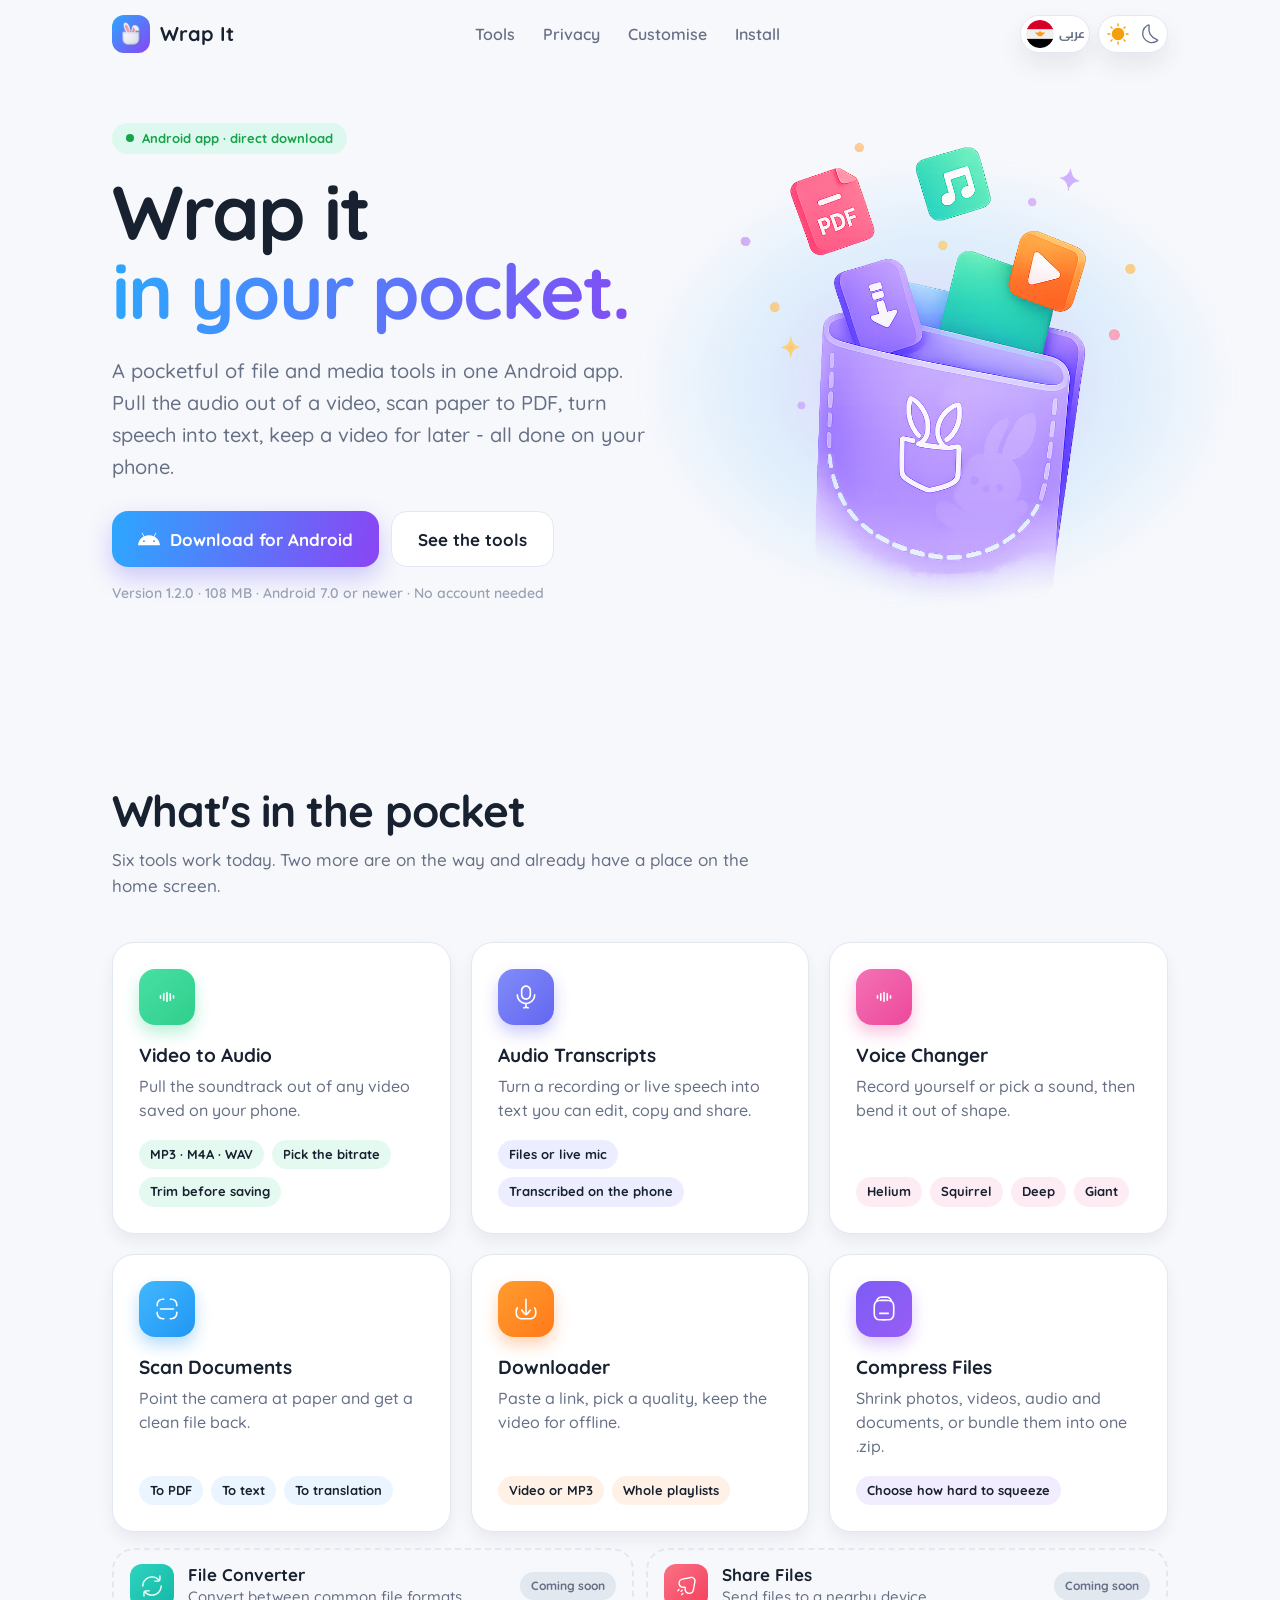
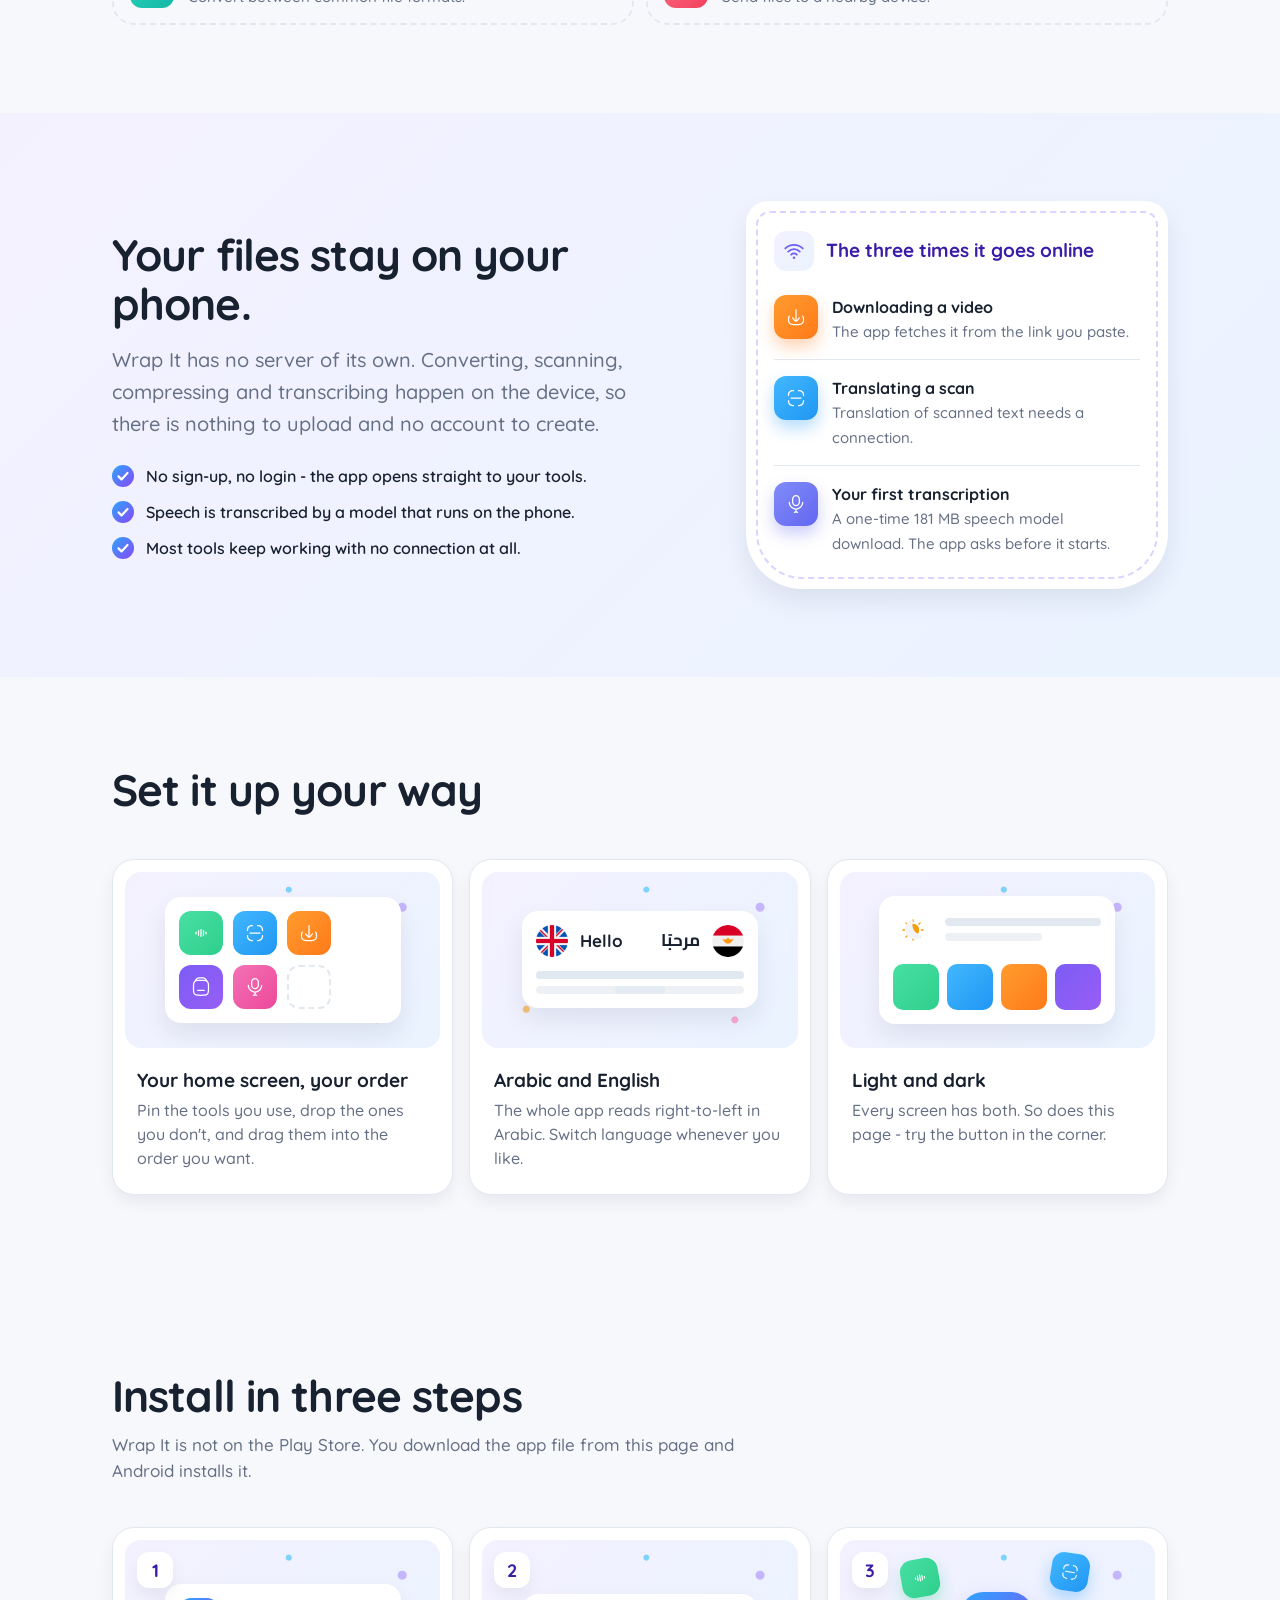
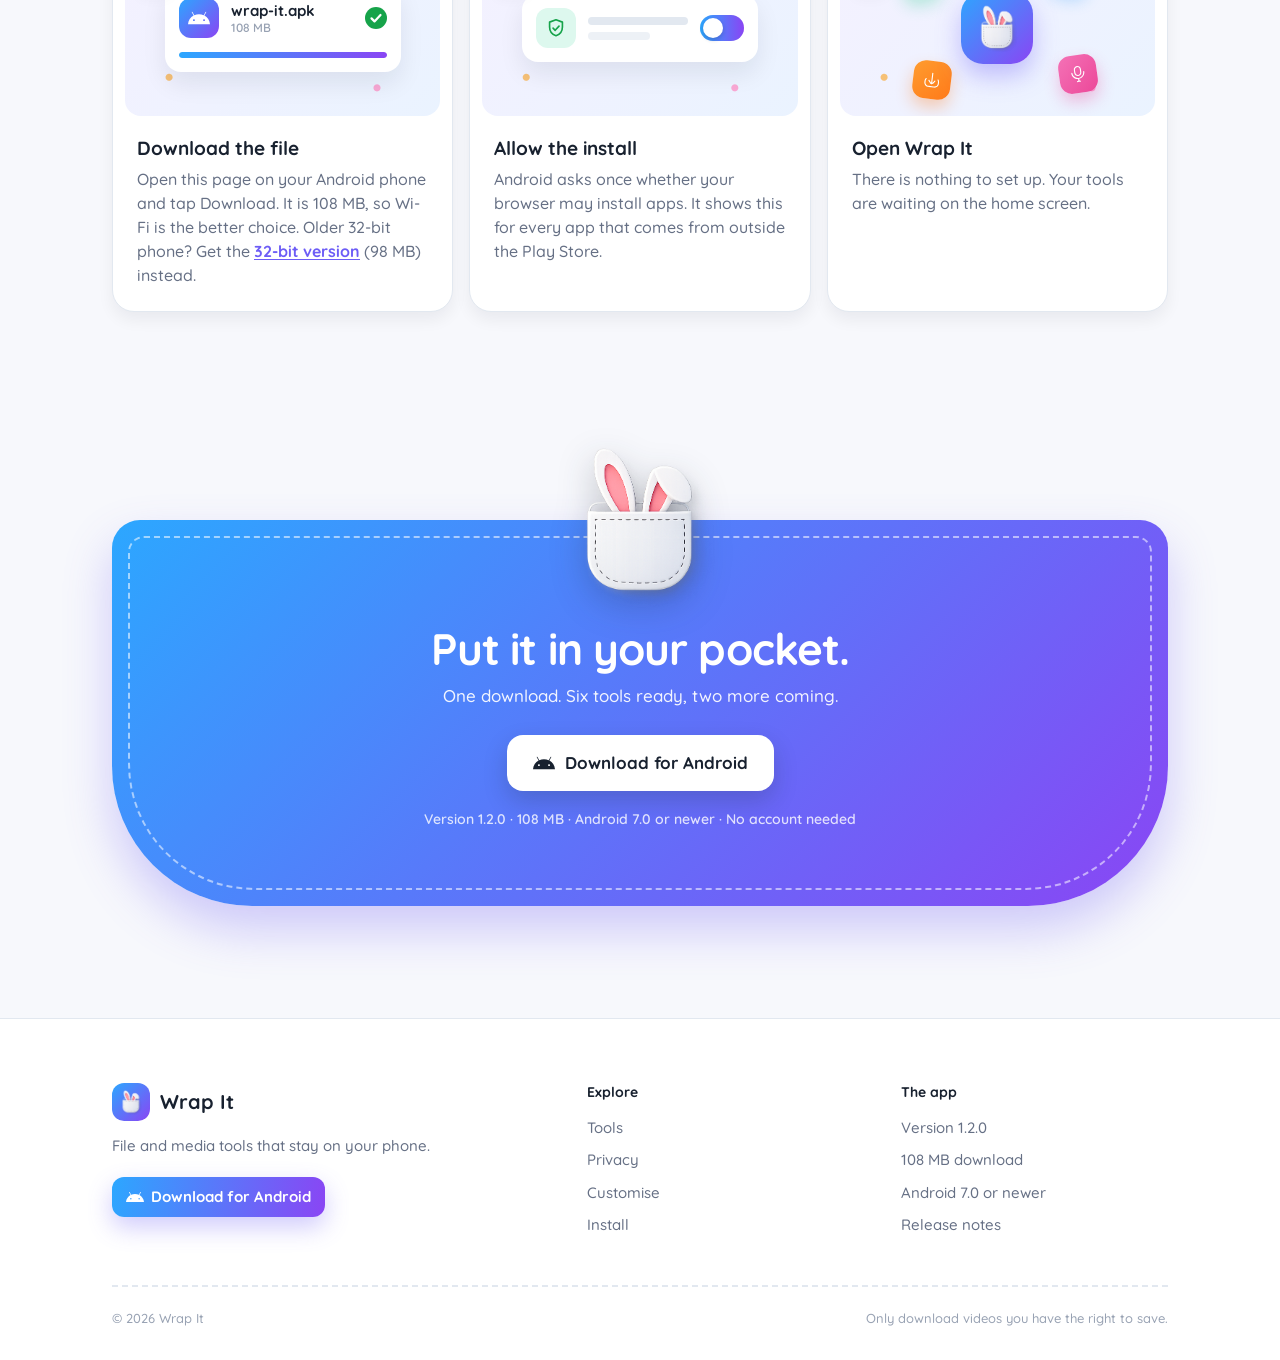
==== commit 851dbd7e: "Update download size to 108 MB and link the 32-bit APK" ====
--- a/index.html
+++ b/index.html
@@ -125,7 +125,7 @@
               >
             </div>
             <p class="meta" data-i18n="meta">
-              Version 1.2.0 · 165 MB · Android 7.0 or newer · No account needed
+              Version 1.2.0 · 108 MB · Android 7.0 or newer · No account needed
             </p>
           </div>
 
@@ -509,7 +509,7 @@
                     <span class="mock__tile mock__tile--brand"></span>
                     <span class="mock__text" dir="ltr">
                       <b>wrap-it.apk</b>
-                      <small>165 MB</small>
+                      <small>108 MB</small>
                     </span>
                     <span class="mock__check"></span>
                   </div>
@@ -517,9 +517,10 @@
                 </div>
               </div>
               <h3 data-i18n="s1Title">Download the file</h3>
-              <p data-i18n="s1Body">
-                Open this page on your Android phone and tap Download. It is 165
-                MB, so Wi-Fi is the better choice.
+              <p data-i18n-html="s1Body">
+                Open this page on your Android phone and tap Download. It is 108
+                MB, so Wi-Fi is the better choice. Older 32-bit phone? Get the
+                <a href="/download-32bit">32-bit version</a> (98 MB) instead.
               </p>
             </li>
             <li class="reveal">
@@ -596,7 +597,7 @@
               <span data-i18n="download">Download for Android</span>
             </a>
             <p class="meta" data-i18n="meta">
-              Version 1.2.0 · 165 MB · Android 7.0 or newer · No account needed
+              Version 1.2.0 · 108 MB · Android 7.0 or newer · No account needed
             </p>
           </div>
         </div>
@@ -634,7 +635,7 @@
             <h2 data-i18n="footApp">The app</h2>
             <ul>
               <li data-i18n="footVersion">Version 1.2.0</li>
-              <li data-i18n="footSize">165 MB download</li>
+              <li data-i18n="footSize">108 MB download</li>
               <li data-i18n="footAndroid">Android 7.0 or newer</li>
               <li>
                 <a
--- a/styles.css
+++ b/styles.css
@@ -1224,6 +1224,13 @@
   color: var(--ink-muted);
 }
 
+.steps p a {
+  color: var(--accent);
+  font-weight: 700;
+  text-decoration: underline;
+  text-underline-offset: 2px;
+}
+
 /* Each step's stage: the tinted wash plus the confetti dots from the hero art. */
 .step__art {
   position: relative;
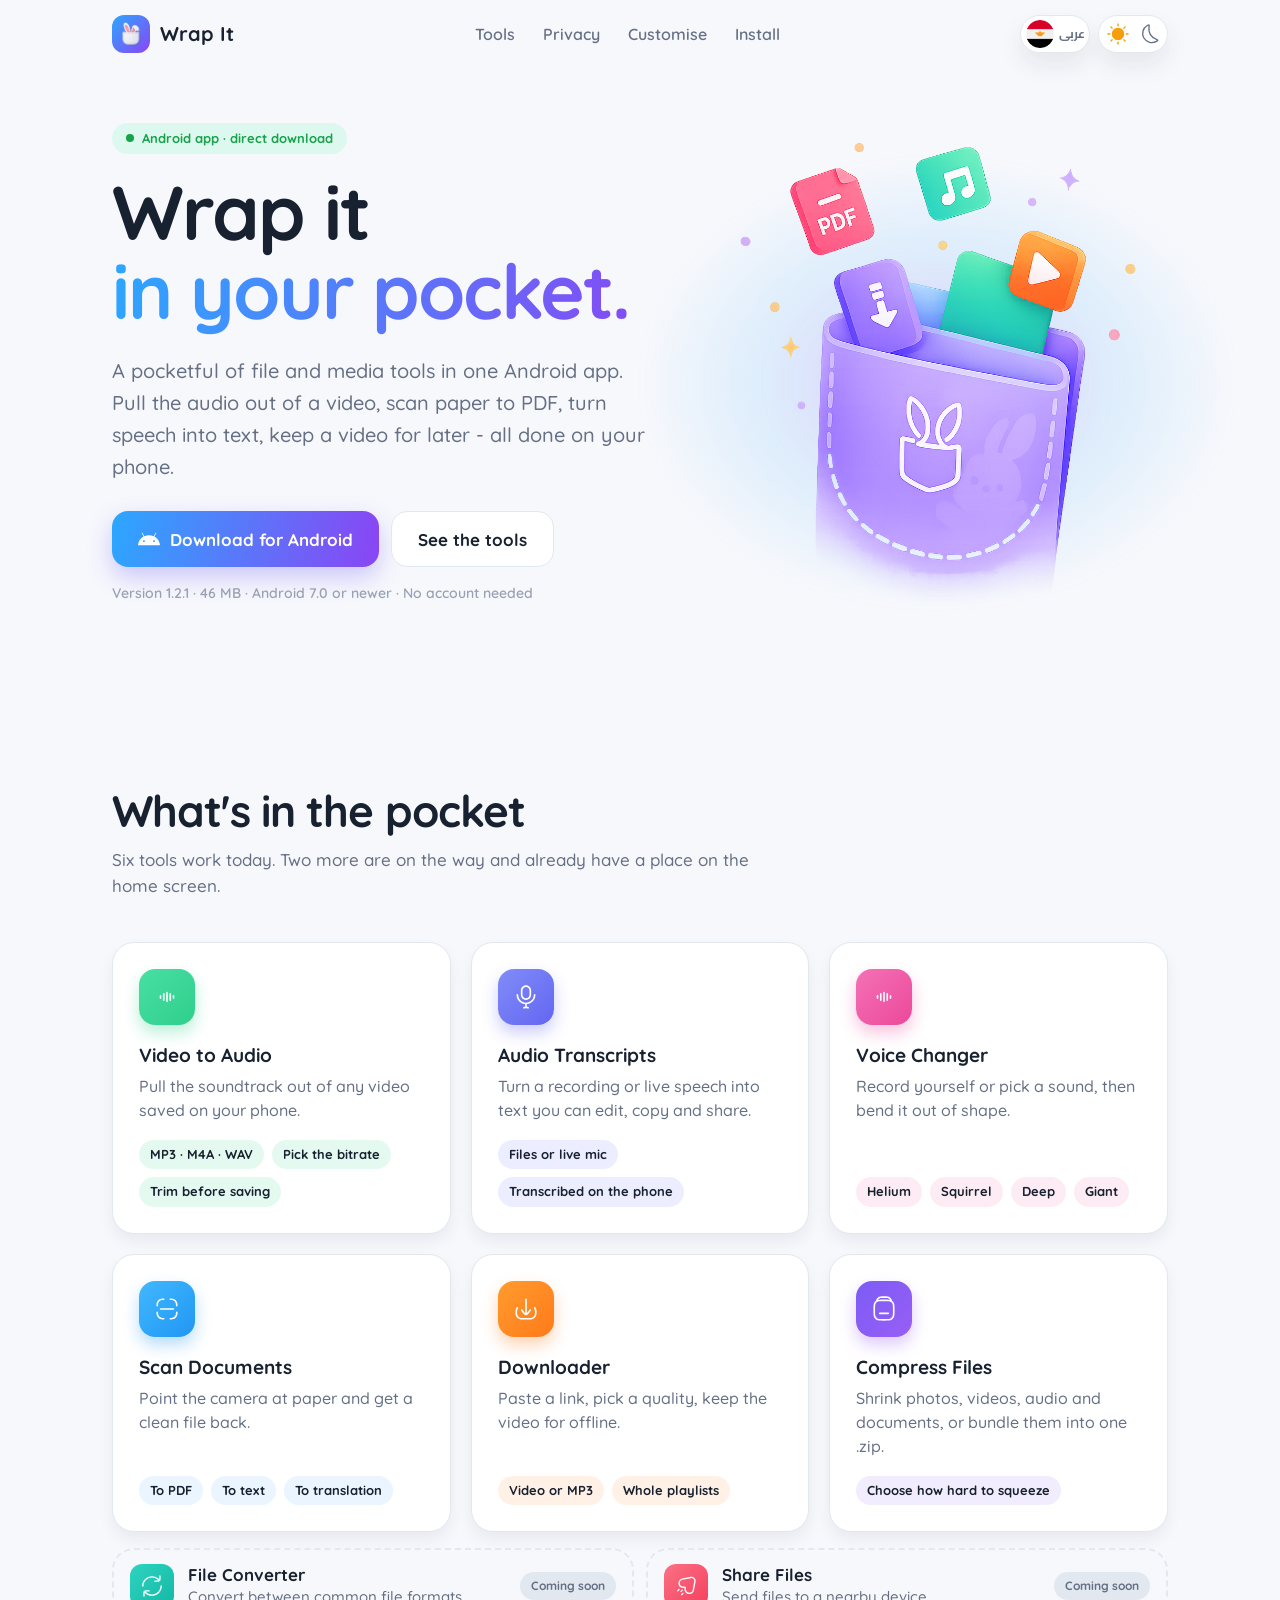
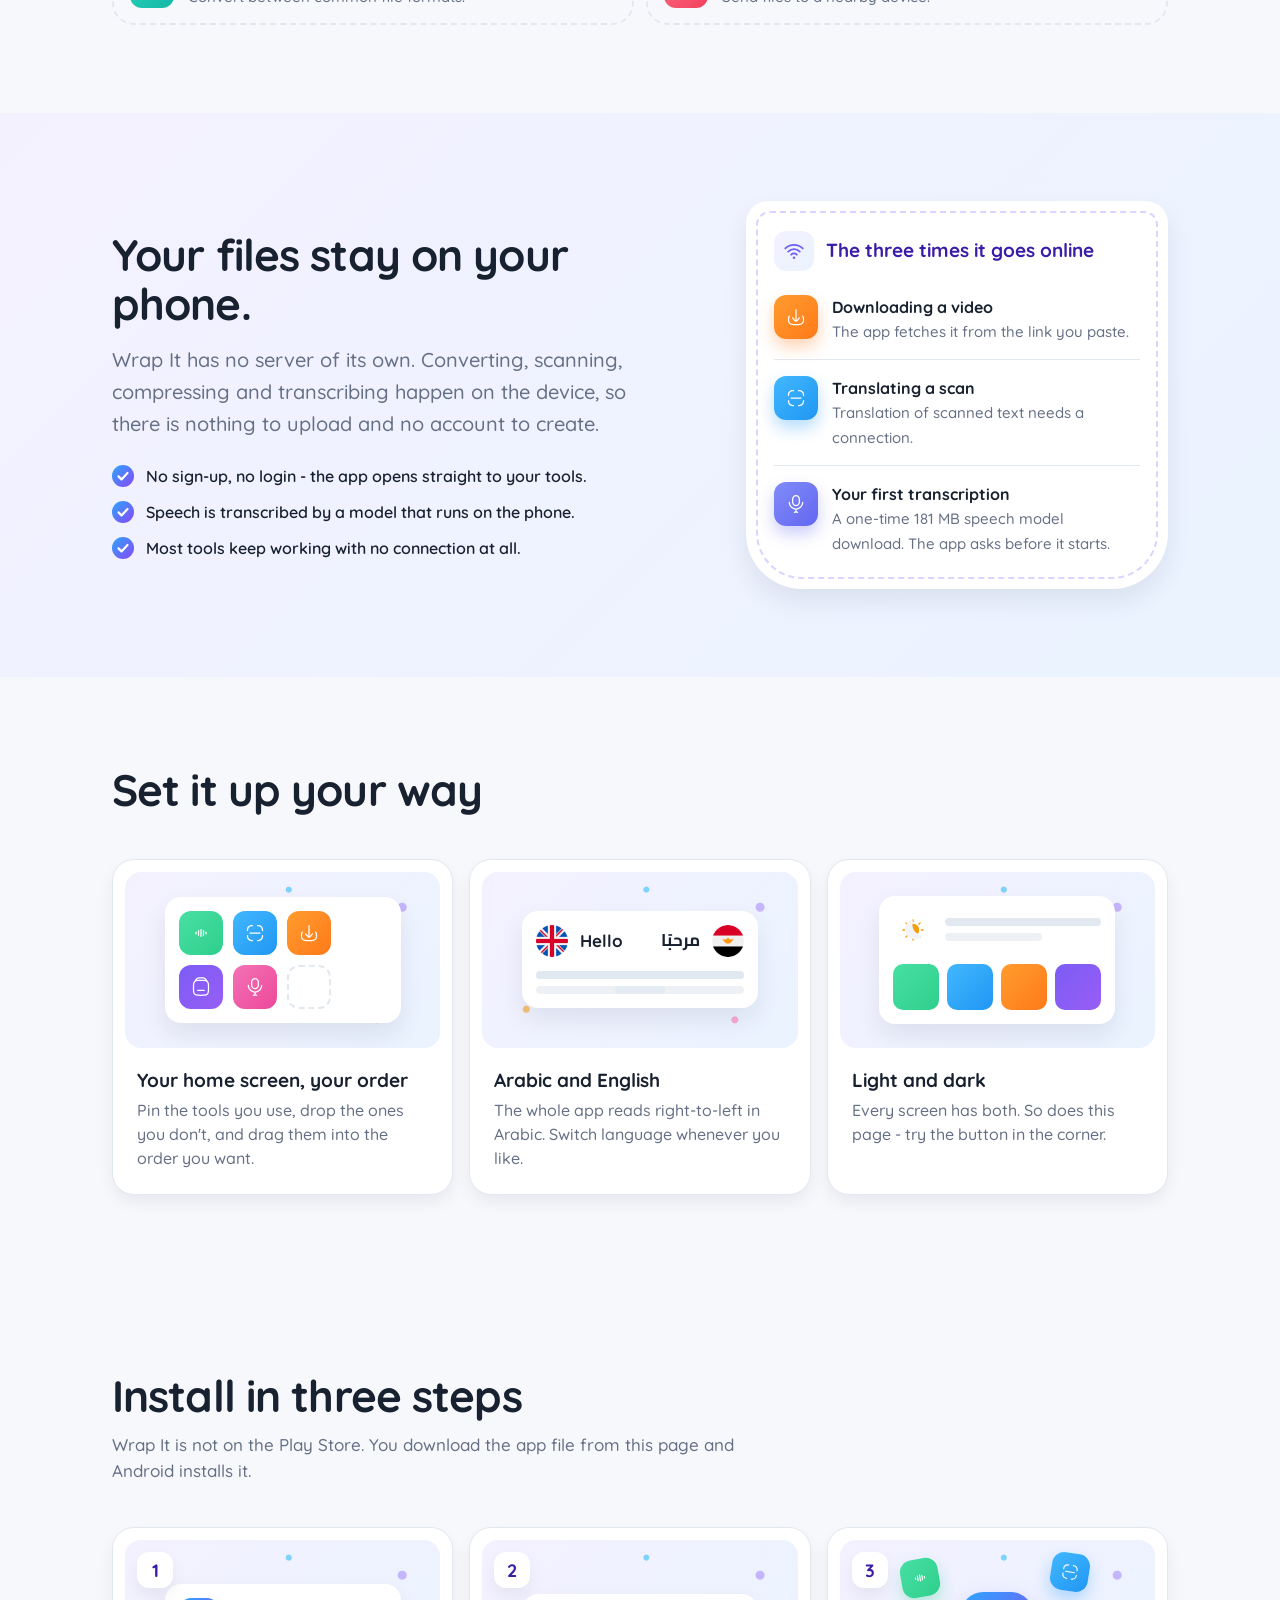
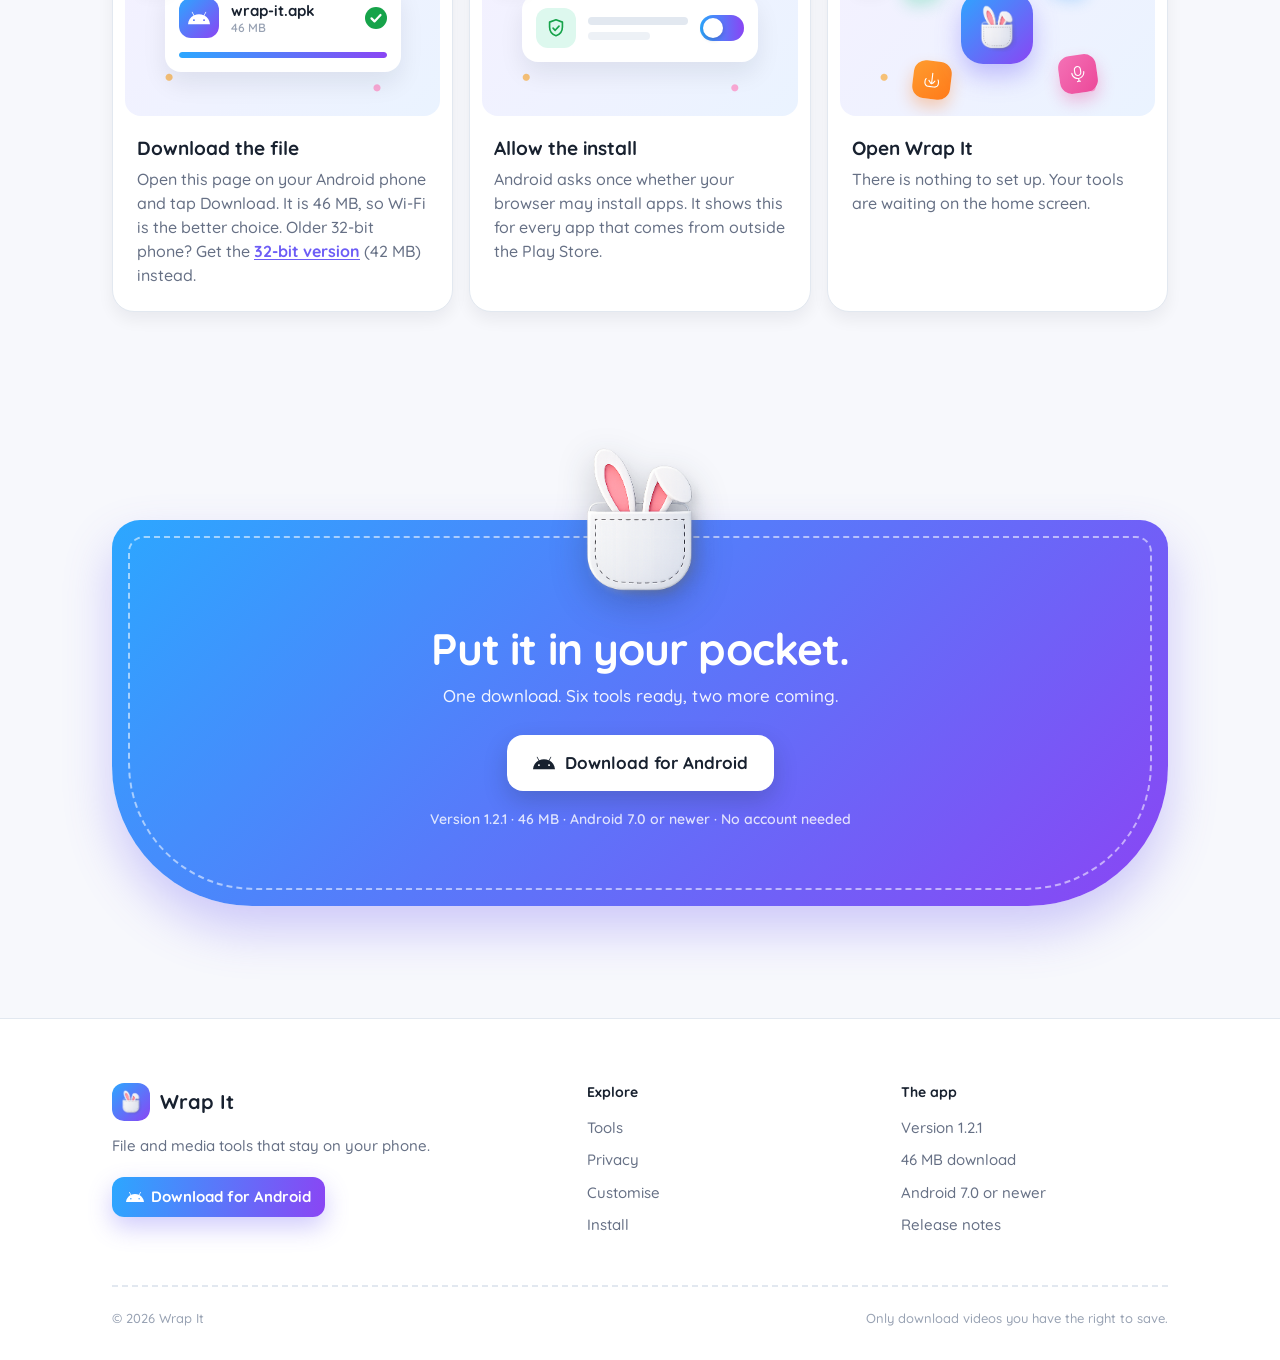
==== commit 739717b9: "Update the download to Wrap It 1.2.1 (46 MB, 42 MB for 32-bit)" ====
--- a/index.html
+++ b/index.html
@@ -125,7 +125,7 @@
               >
             </div>
             <p class="meta" data-i18n="meta">
-              Version 1.2.0 · 108 MB · Android 7.0 or newer · No account needed
+              Version 1.2.1 · 46 MB · Android 7.0 or newer · No account needed
             </p>
           </div>
 
@@ -509,7 +509,7 @@
                     <span class="mock__tile mock__tile--brand"></span>
                     <span class="mock__text" dir="ltr">
                       <b>wrap-it.apk</b>
-                      <small>108 MB</small>
+                      <small>46 MB</small>
                     </span>
                     <span class="mock__check"></span>
                   </div>
@@ -518,9 +518,9 @@
               </div>
               <h3 data-i18n="s1Title">Download the file</h3>
               <p data-i18n-html="s1Body">
-                Open this page on your Android phone and tap Download. It is 108
+                Open this page on your Android phone and tap Download. It is 46
                 MB, so Wi-Fi is the better choice. Older 32-bit phone? Get the
-                <a href="/download-32bit">32-bit version</a> (98 MB) instead.
+                <a href="/download-32bit">32-bit version</a> (42 MB) instead.
               </p>
             </li>
             <li class="reveal">
@@ -597,7 +597,7 @@
               <span data-i18n="download">Download for Android</span>
             </a>
             <p class="meta" data-i18n="meta">
-              Version 1.2.0 · 108 MB · Android 7.0 or newer · No account needed
+              Version 1.2.1 · 46 MB · Android 7.0 or newer · No account needed
             </p>
           </div>
         </div>
@@ -634,8 +634,8 @@
           <div class="footer__col">
             <h2 data-i18n="footApp">The app</h2>
             <ul>
-              <li data-i18n="footVersion">Version 1.2.0</li>
-              <li data-i18n="footSize">108 MB download</li>
+              <li data-i18n="footVersion">Version 1.2.1</li>
+              <li data-i18n="footSize">46 MB download</li>
               <li data-i18n="footAndroid">Android 7.0 or newer</li>
               <li>
                 <a
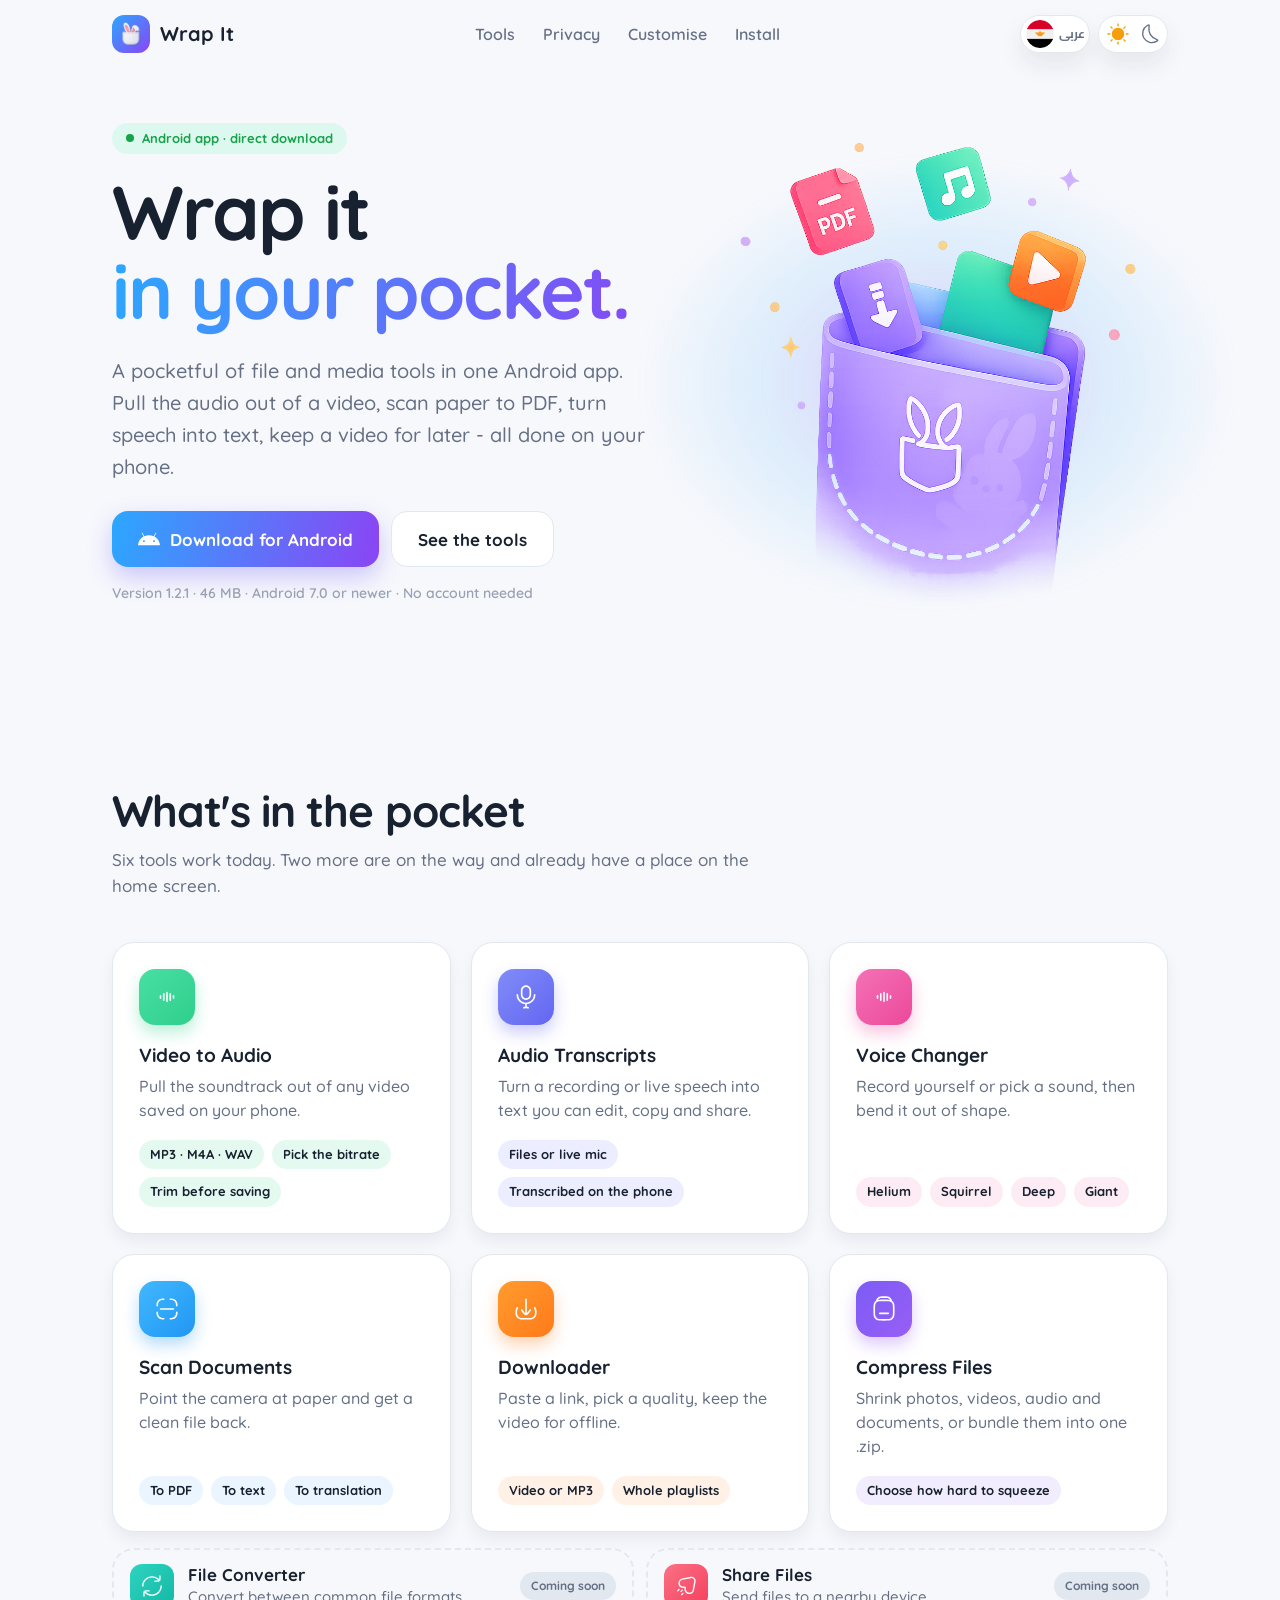
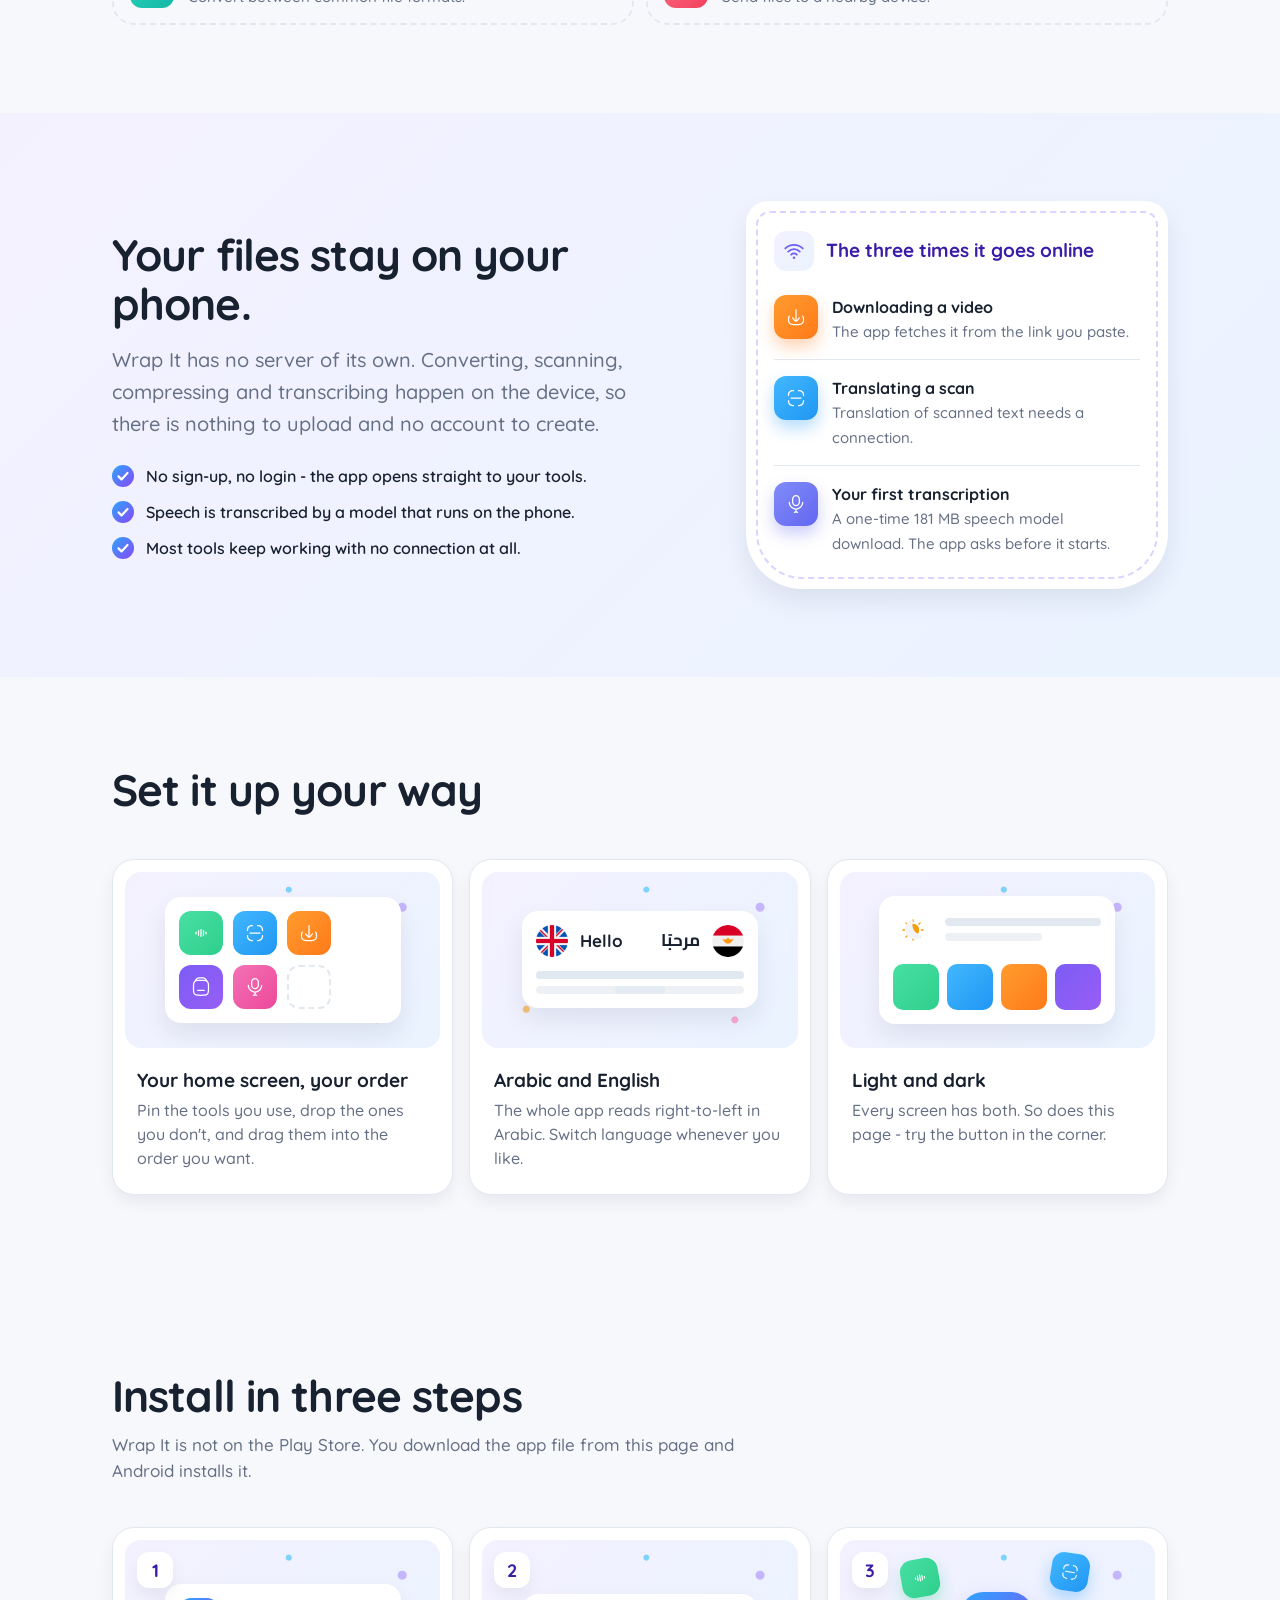
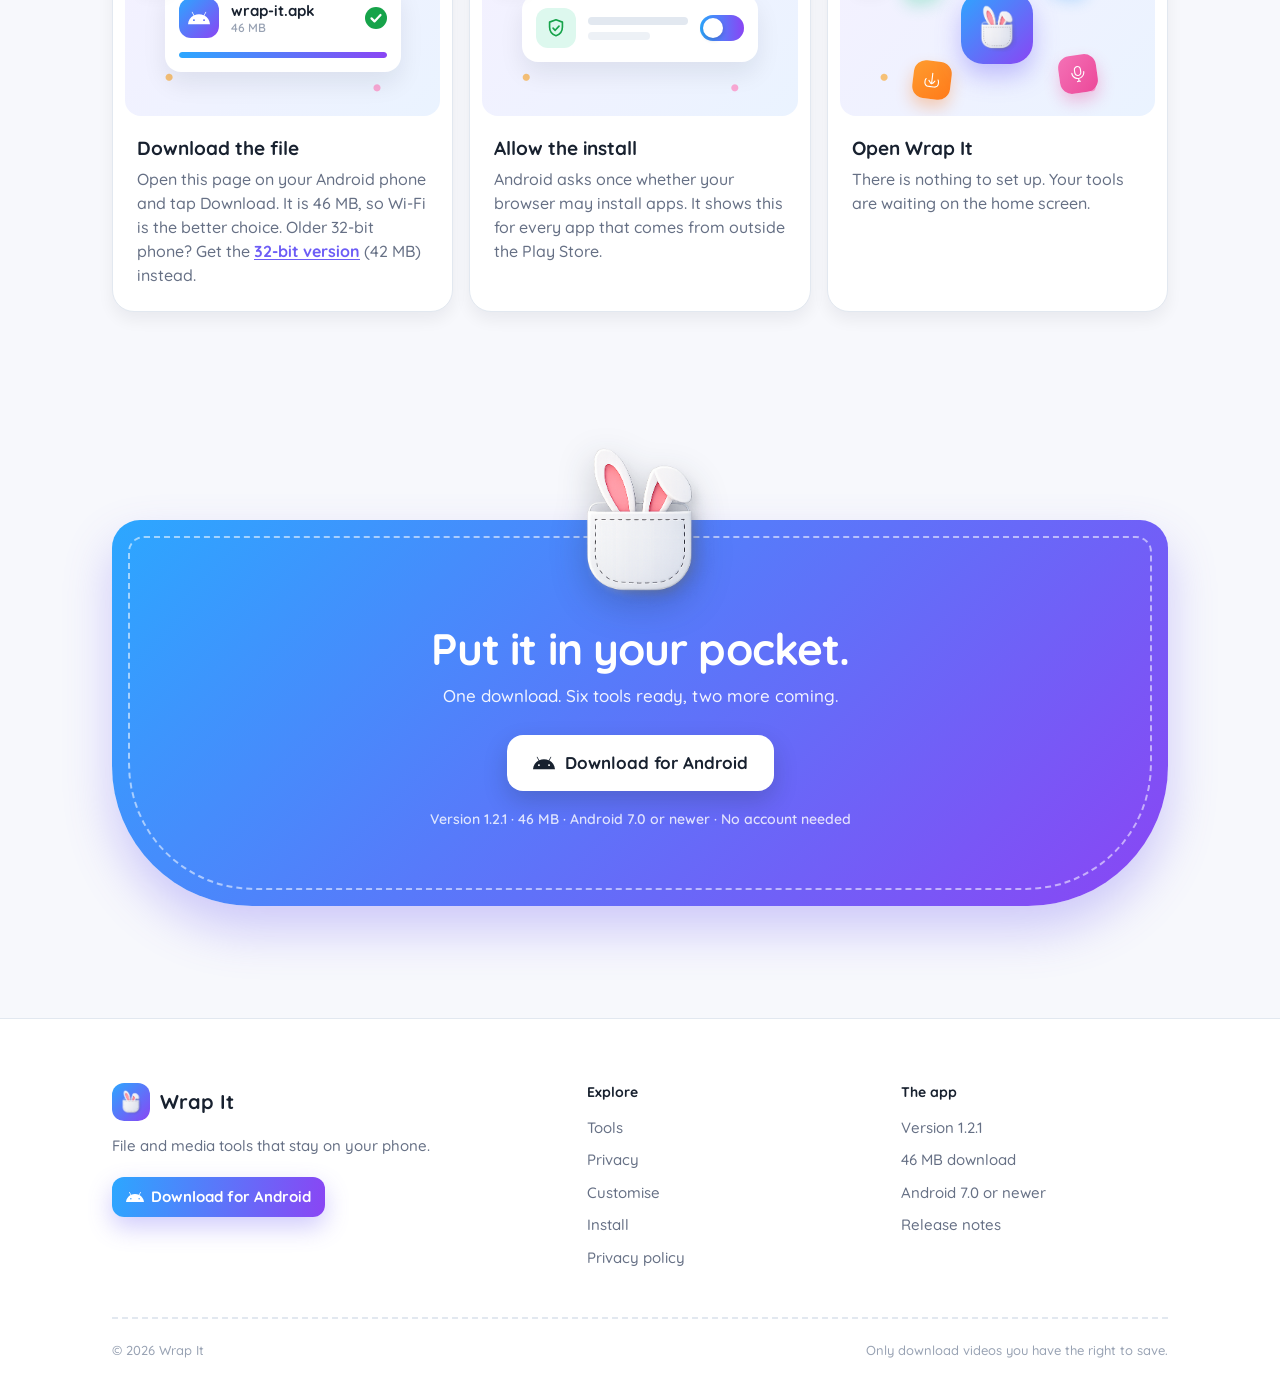
==== commit 225be456: "add privacy screen." ====
--- a/index.html
+++ b/index.html
@@ -628,6 +628,7 @@
               <li><a href="#privacy" data-i18n="navPrivacy">Privacy</a></li>
               <li><a href="#yours" data-i18n="footYours">Customise</a></li>
               <li><a href="#install" data-i18n="navInstall">Install</a></li>
+              <li><a href="/privacy" data-i18n="footPolicy">Privacy policy</a></li>
             </ul>
           </nav>
 
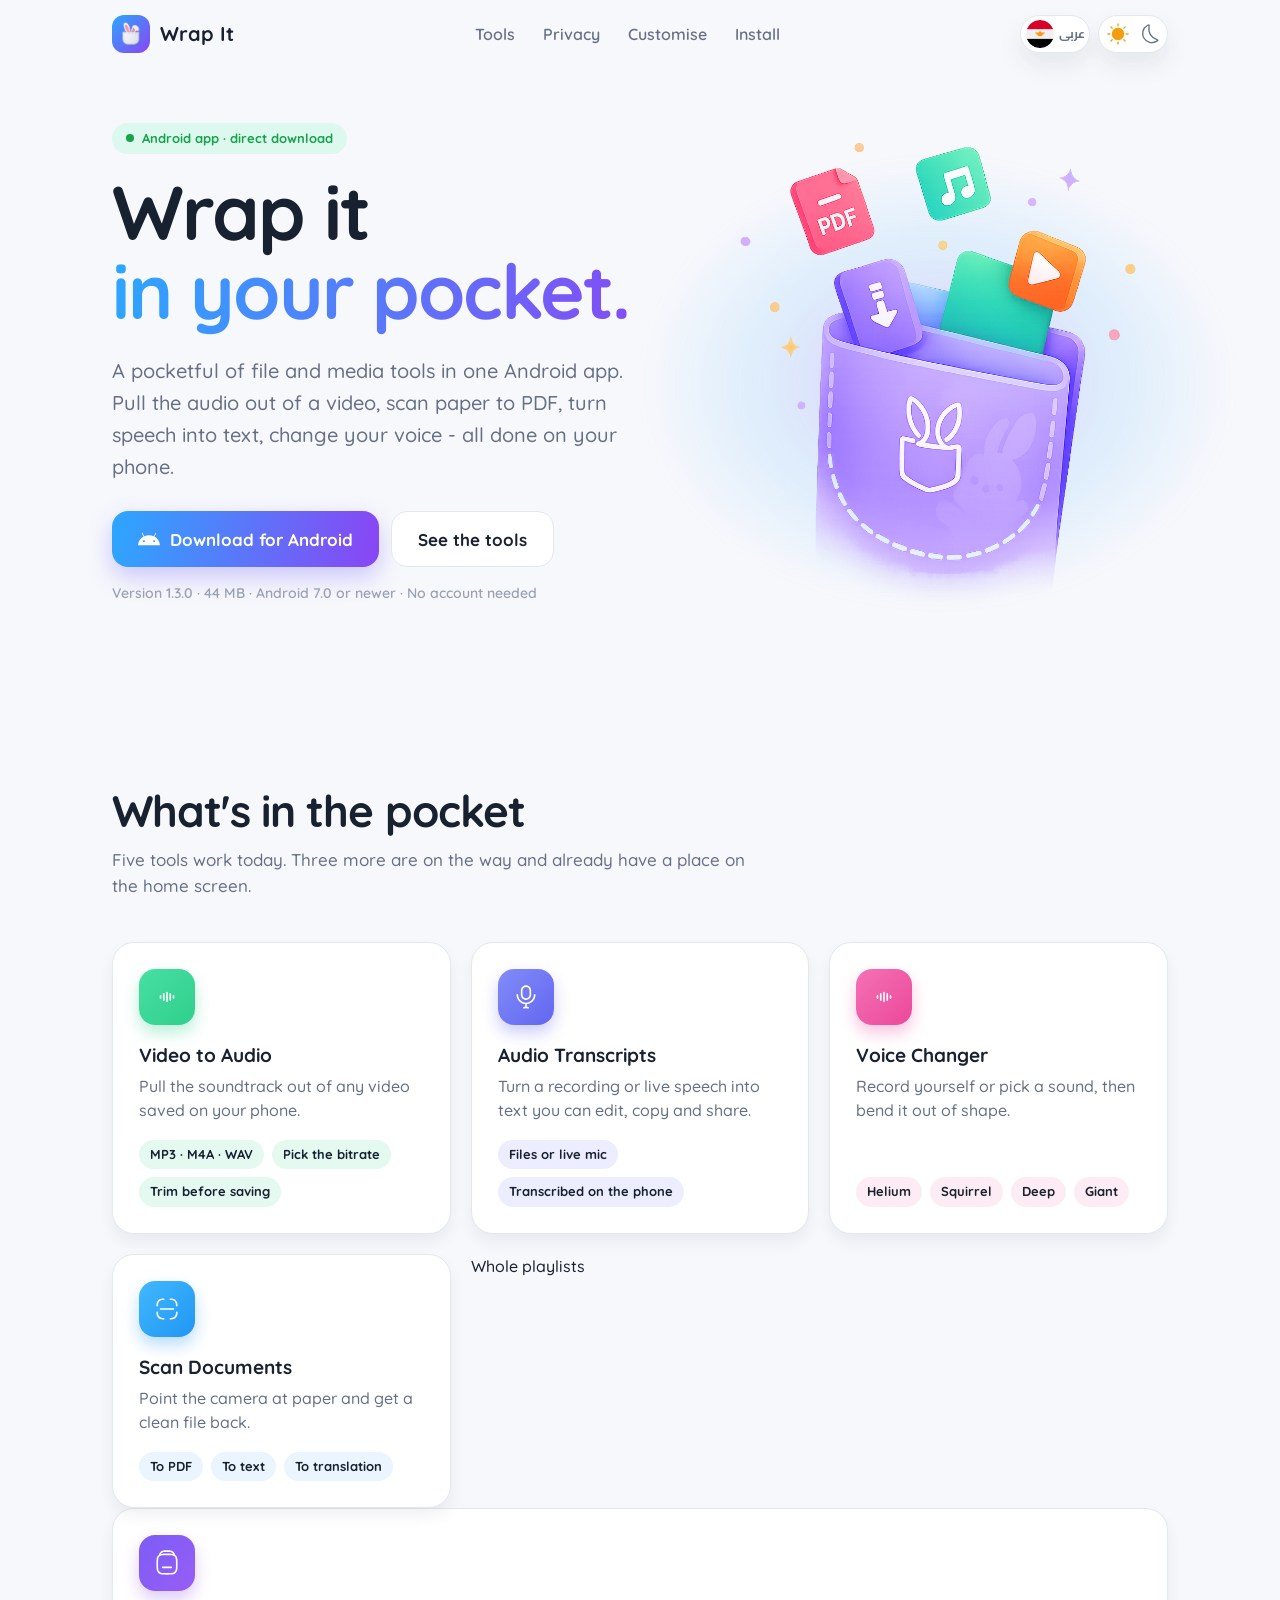
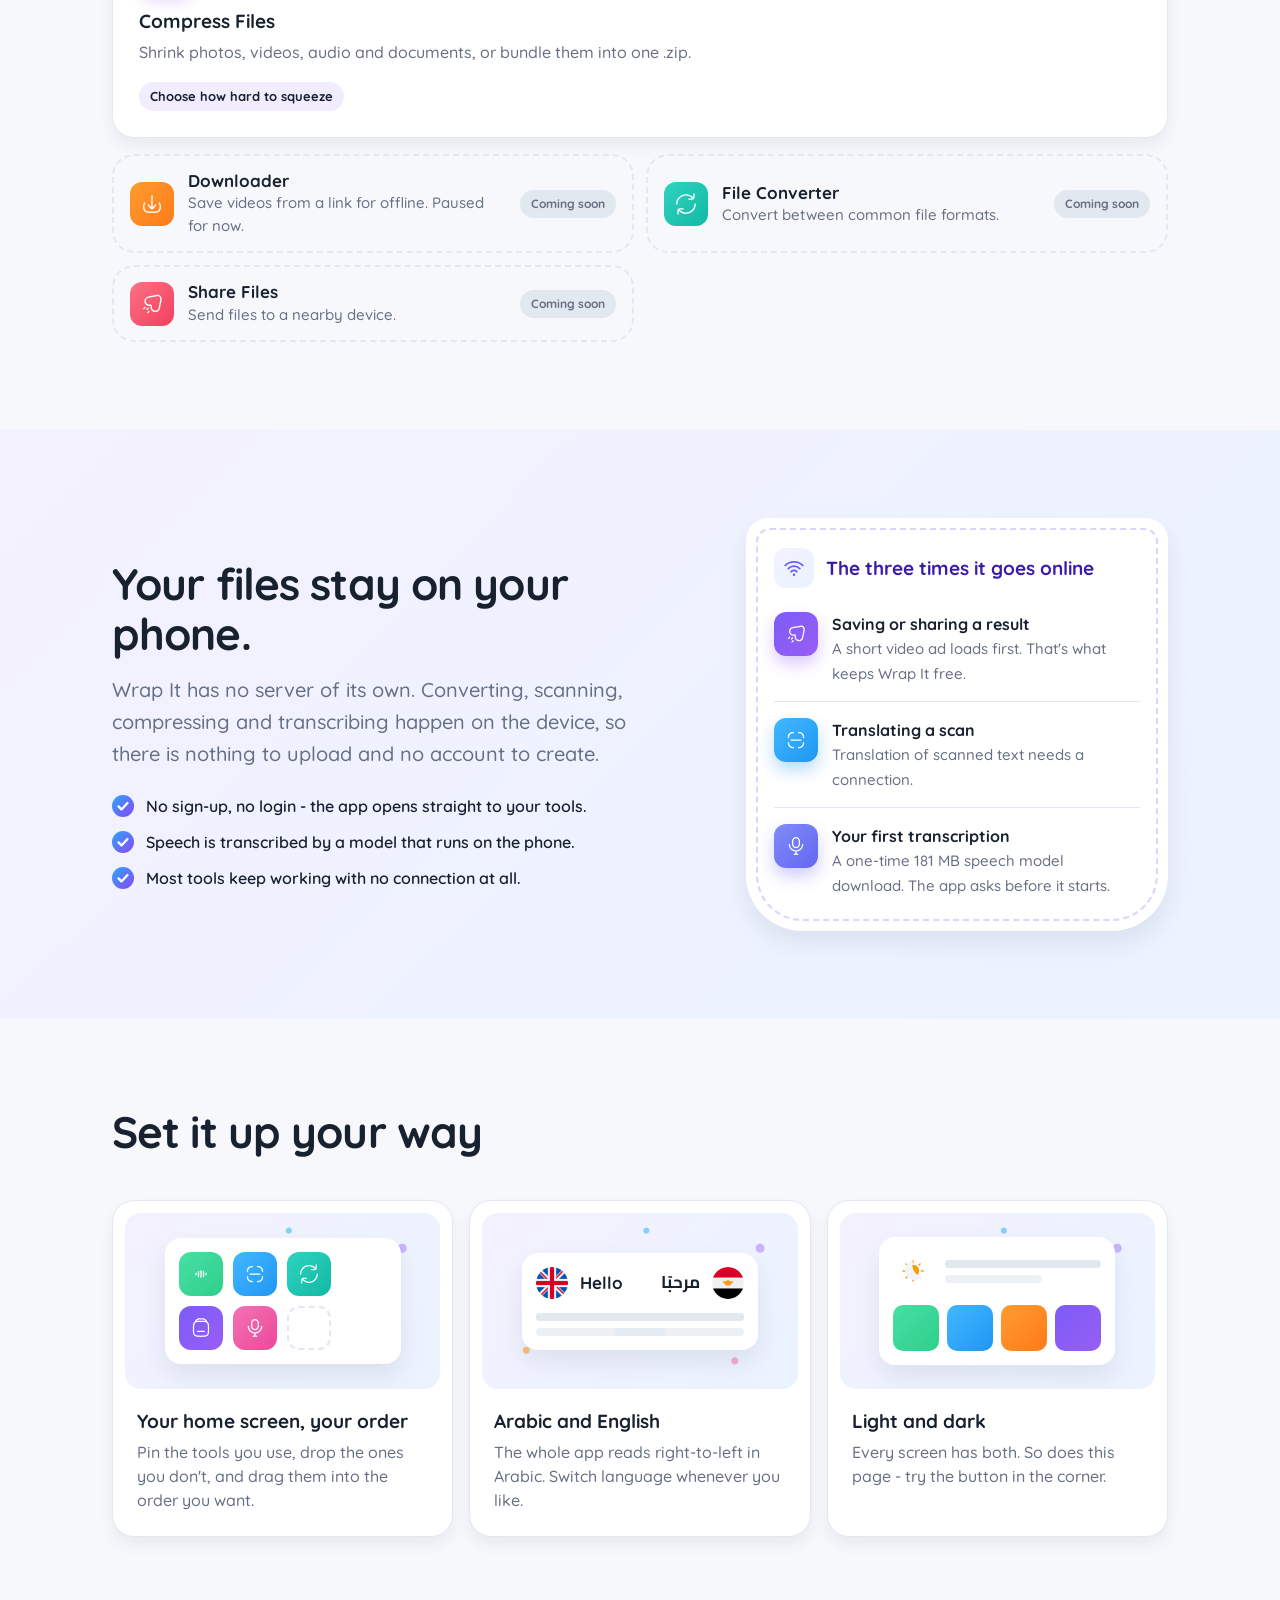
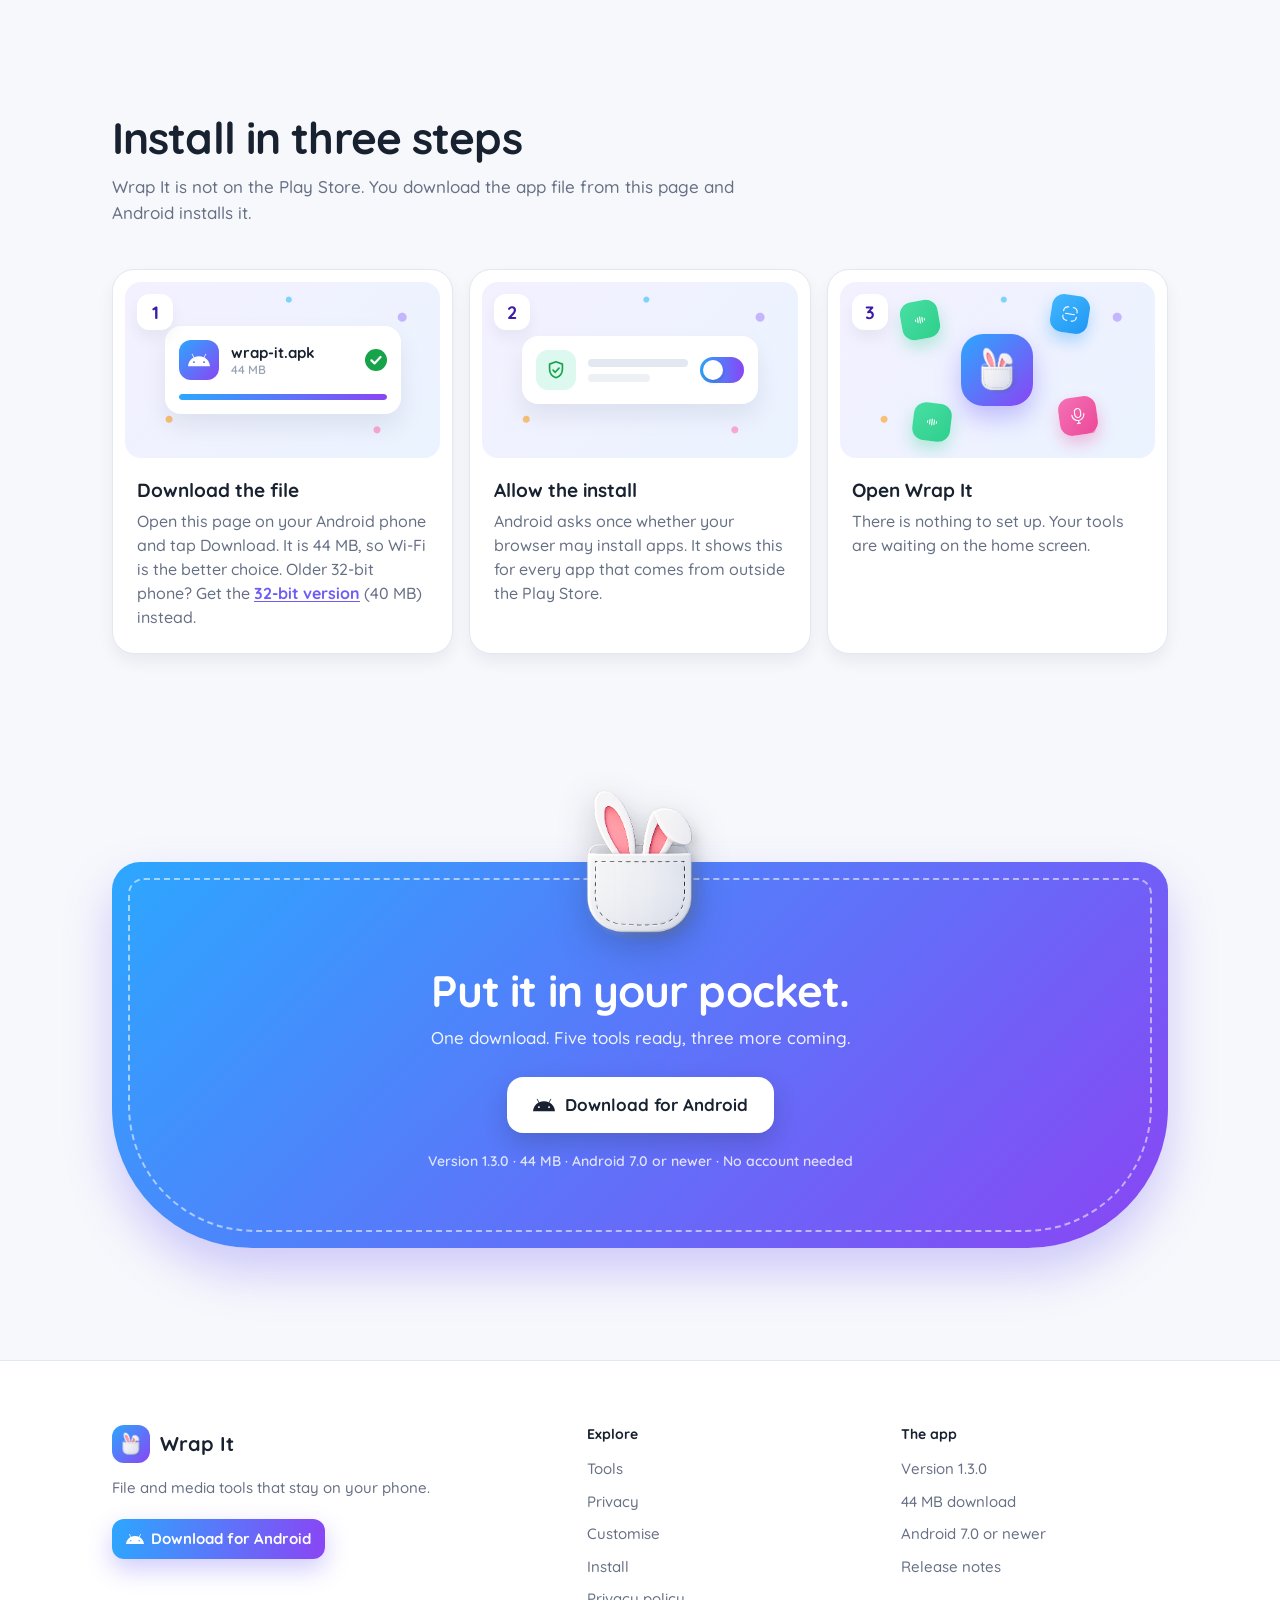
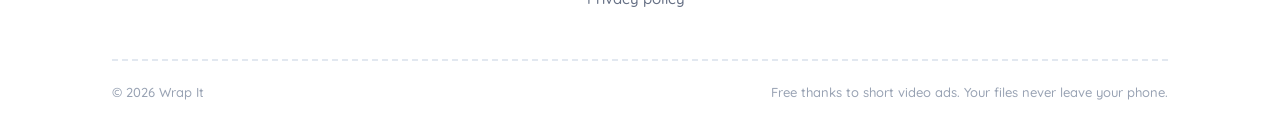
==== commit 5e062e99: "Wrap It 1.3.0: shared header and footer on the privacy page, downloader moved to coming soon, video " ====
--- a/index.html
+++ b/index.html
@@ -6,7 +6,7 @@
     <title>Wrap It - file and media tools in your pocket</title>
     <meta
       name="description"
-      content="Wrap It is an Android app of everyday file and media tools: video to audio, document scanning, speech to text, a video downloader, a voice changer and file compression. Everything runs on your phone."
+      content="Wrap It is an Android app of everyday file and media tools: video to audio, document scanning, speech to text, a voice changer and file compression. Everything runs on your phone."
     />
     <meta
       property="og:title"
@@ -14,7 +14,7 @@
     />
     <meta
       property="og:description"
-      content="Video to audio, scanning, speech to text, downloads, voice effects and compression - all on your Android phone."
+      content="Video to audio, scanning, speech to text, voice effects and compression - all on your Android phone."
     />
     <meta property="og:type" content="website" />
     <meta name="theme-color" content="#F7F8FC" />
@@ -113,7 +113,7 @@
             <p class="lead" data-i18n="heroLead">
               A pocketful of file and media tools in one Android app. Pull the
               audio out of a video, scan paper to PDF, turn speech into text,
-              keep a video for later - all done on your phone.
+              change your voice - all done on your phone.
             </p>
             <div class="hero__cta">
               <a class="btn btn--primary" href="/download">
@@ -125,7 +125,7 @@
               >
             </div>
             <p class="meta" data-i18n="meta">
-              Version 1.2.1 · 46 MB · Android 7.0 or newer · No account needed
+              Version 1.3.0 · 44 MB · Android 7.0 or newer · No account needed
             </p>
           </div>
 
@@ -141,8 +141,8 @@
           <header class="section__head reveal">
             <h2 data-i18n="toolsTitle">What's in the pocket</h2>
             <p data-i18n="toolsLead">
-              Six tools work today. Two more are on the way and already have a
-              place on the home screen.
+              Five tools work today. Three more are on the way and already have
+              a place on the home screen.
             </p>
           </header>
 
@@ -244,25 +244,6 @@
               </ul>
             </li>
 
-            <li
-              class="tool reveal"
-              style="
-                --g1: #ff9c2e;
-                --g2: #ff7a1a;
-                --tint: #fff1e6;
-                --tint-d: #3a2415;
-              "
-            >
-              <span
-                class="tool__tile"
-                style="--icon: url(assets/icons/download.svg)"
-              ></span>
-              <h3 data-i18n="t5Title">Downloader</h3>
-              <p data-i18n="t5Body">
-                Paste a link, pick a quality, keep the video for offline.
-              </p>
-              <ul class="tags">
-                <li data-i18n="t5TagA">Video or MP3</li>
                 <li data-i18n="t5TagB">Whole playlists</li>
               </ul>
             </li>
@@ -292,6 +273,17 @@
           </ul>
 
           <ul class="soon reveal">
+            <li style="--g1: #ff9c2e; --g2: #ff7a1a">
+              <span
+                class="tool__tile"
+                style="--icon: url(assets/icons/download.svg)"
+              ></span>
+              <div>
+                <h3 data-i18n="t5Title">Downloader</h3>
+                <p data-i18n="t5Body">Save videos from a link for offline. Paused for now.</p>
+              </div>
+              <span class="badge" data-i18n="soon">Coming soon</span>
+            </li>
             <li style="--g1: #2dd4bf; --g2: #14b8a6">
               <span
                 class="tool__tile"
@@ -356,13 +348,13 @@
               <li>
                 <span
                   class="tool__tile online__tile"
-                  style="--g1: #ff9c2e; --g2: #ff7a1a; --icon: url(assets/icons/download.svg)"
+                  style="--g1: #7c5cf6; --g2: #985ef5; --icon: url(assets/icons/send.svg)"
                   aria-hidden="true"
                 ></span>
                 <div class="online__text">
-                  <strong data-i18n="onlineAHead">Downloading a video</strong>
+                  <strong data-i18n="onlineAHead">Saving or sharing a result</strong>
                   <span data-i18n="onlineABody"
-                    >The app fetches it from the link you paste.</span
+                    >A short video ad loads first. That's what keeps Wrap It free.</span
                   >
                 </div>
               </li>
@@ -419,7 +411,7 @@
                   ></span>
                   <span
                     class="tool__tile grid__tile"
-                    style="--g1: #ff9c2e; --g2: #ff7a1a; --icon: url(assets/icons/download.svg)"
+                    style="--g1: #2dd4bf; --g2: #14b8a6; --icon: url(assets/icons/refresh.svg)"
                   ></span>
                   <span
                     class="tool__tile grid__tile"
@@ -509,7 +501,7 @@
                     <span class="mock__tile mock__tile--brand"></span>
                     <span class="mock__text" dir="ltr">
                       <b>wrap-it.apk</b>
-                      <small>46 MB</small>
+                      <small>44 MB</small>
                     </span>
                     <span class="mock__check"></span>
                   </div>
@@ -518,9 +510,9 @@
               </div>
               <h3 data-i18n="s1Title">Download the file</h3>
               <p data-i18n-html="s1Body">
-                Open this page on your Android phone and tap Download. It is 46
+                Open this page on your Android phone and tap Download. It is 44
                 MB, so Wi-Fi is the better choice. Older 32-bit phone? Get the
-                <a href="/download-32bit">32-bit version</a> (42 MB) instead.
+                <a href="/download-32bit">32-bit version</a> (40 MB) instead.
               </p>
             </li>
             <li class="reveal">
@@ -559,7 +551,7 @@
                   ></span>
                   <span
                     class="tool__tile launch__tile"
-                    style="--g1: #ff9c2e; --g2: #ff7a1a; --icon: url(assets/icons/download.svg)"
+                    style="--g1: #48dfa3; --g2: #2fcf8d; --icon: url(assets/icons/voice.svg)"
                   ></span>
                   <span
                     class="tool__tile launch__tile"
@@ -590,14 +582,14 @@
             />
             <h2 data-i18n="pocketTitle">Put it in your pocket.</h2>
             <p data-i18n="pocketBody">
-              One download. Six tools ready, two more coming.
+              One download. Five tools ready, three more coming.
             </p>
             <a class="btn btn--light" href="/download">
               <span class="btn__icon" aria-hidden="true"></span>
               <span data-i18n="download">Download for Android</span>
             </a>
             <p class="meta" data-i18n="meta">
-              Version 1.2.1 · 46 MB · Android 7.0 or newer · No account needed
+              Version 1.3.0 · 44 MB · Android 7.0 or newer · No account needed
             </p>
           </div>
         </div>
@@ -635,8 +627,8 @@
           <div class="footer__col">
             <h2 data-i18n="footApp">The app</h2>
             <ul>
-              <li data-i18n="footVersion">Version 1.2.1</li>
-              <li data-i18n="footSize">46 MB download</li>
+              <li data-i18n="footVersion">Version 1.3.0</li>
+              <li data-i18n="footSize">44 MB download</li>
               <li data-i18n="footAndroid">Android 7.0 or newer</li>
               <li>
                 <a
@@ -652,7 +644,7 @@
         <div class="footer__bottom">
           <p data-i18n="footCopy">© 2026 Wrap It</p>
           <p data-i18n="footNote">
-            Only download videos you have the right to save.
+            Free thanks to short video ads. Your files never leave your phone.
           </p>
         </div>
       </div>
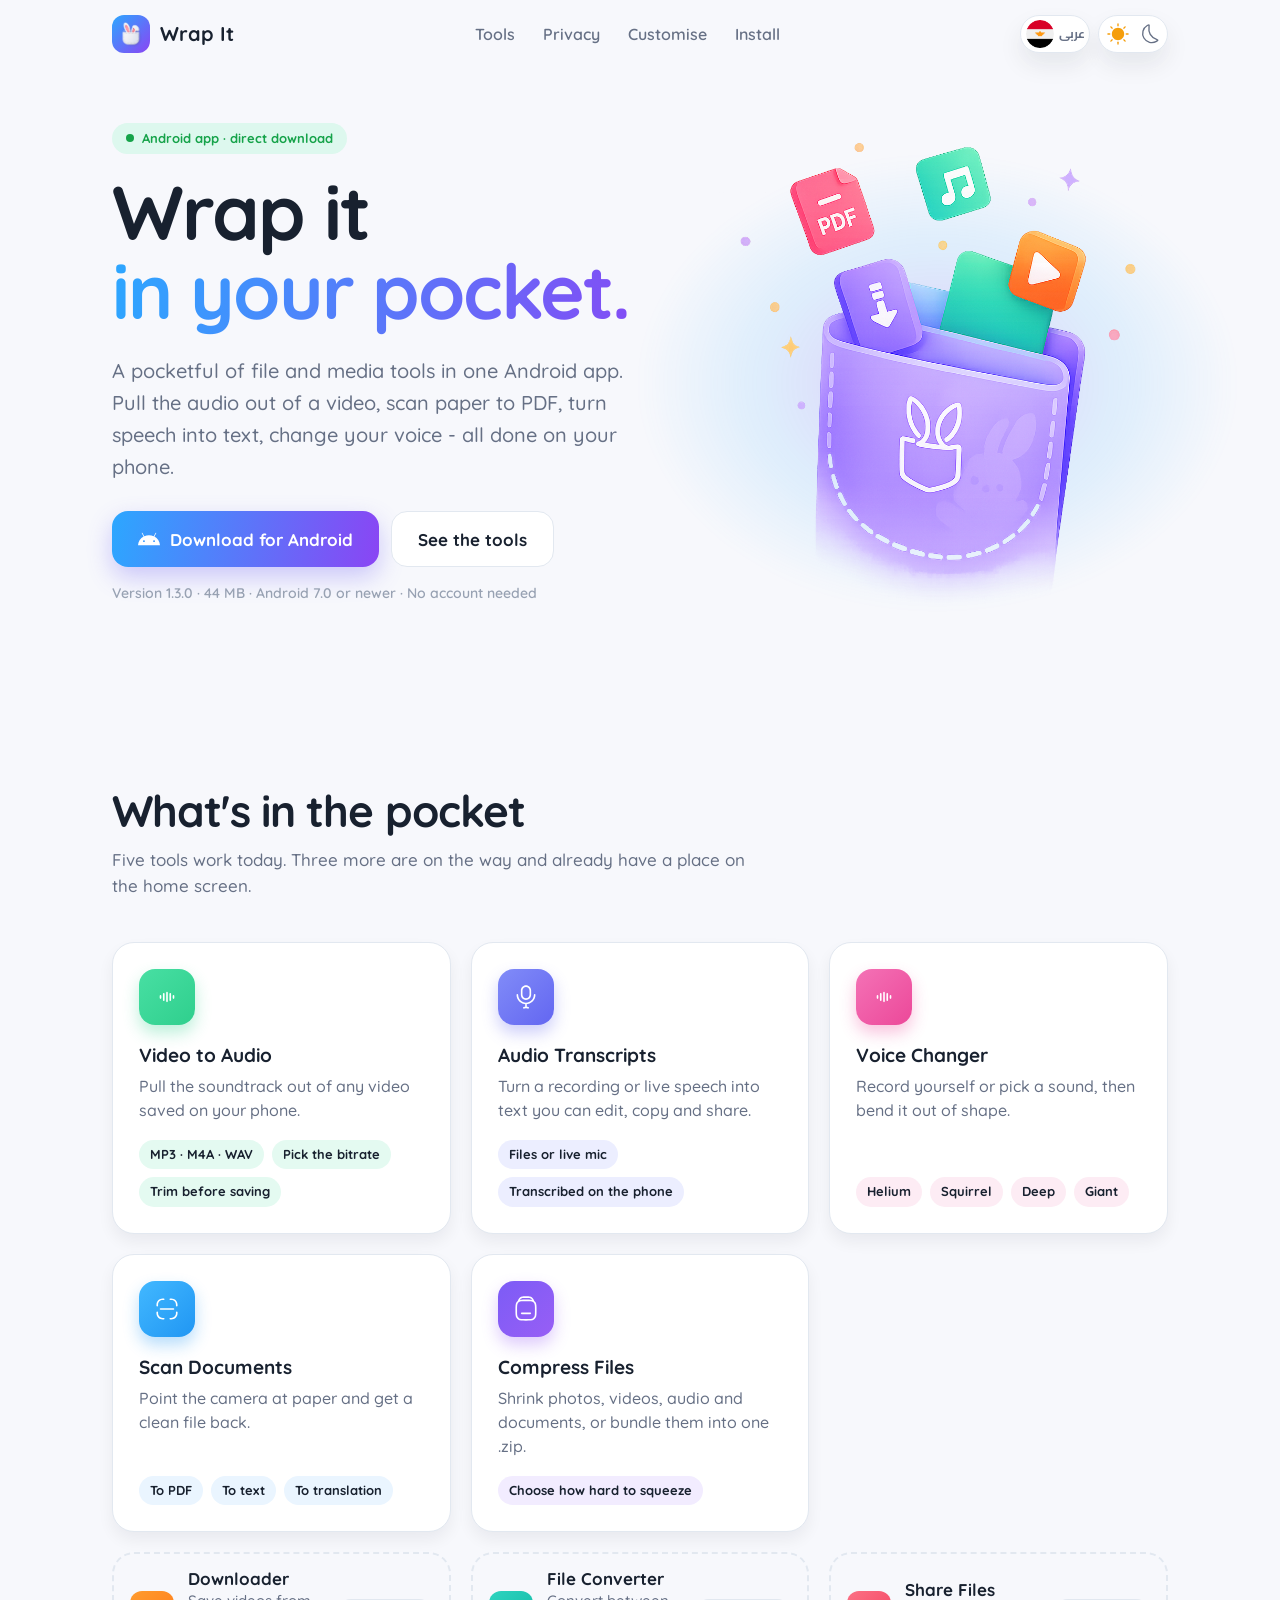
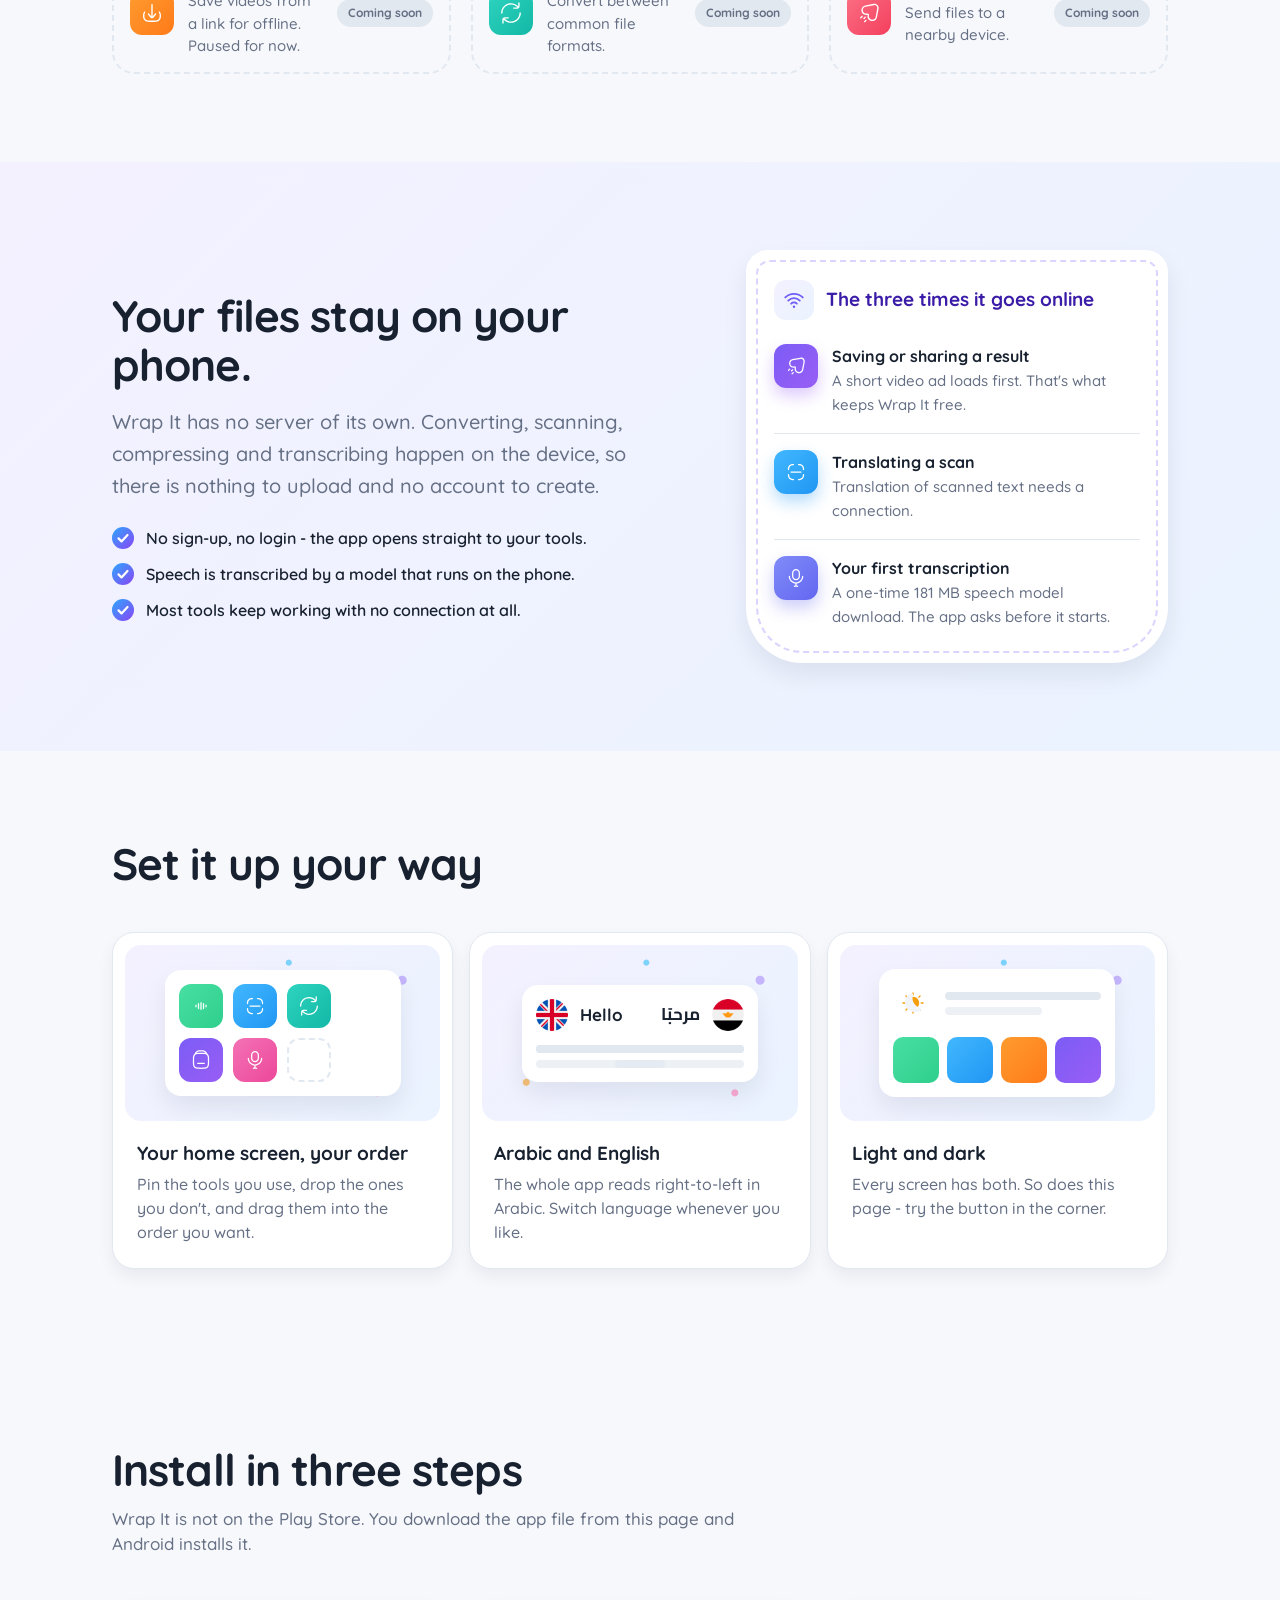
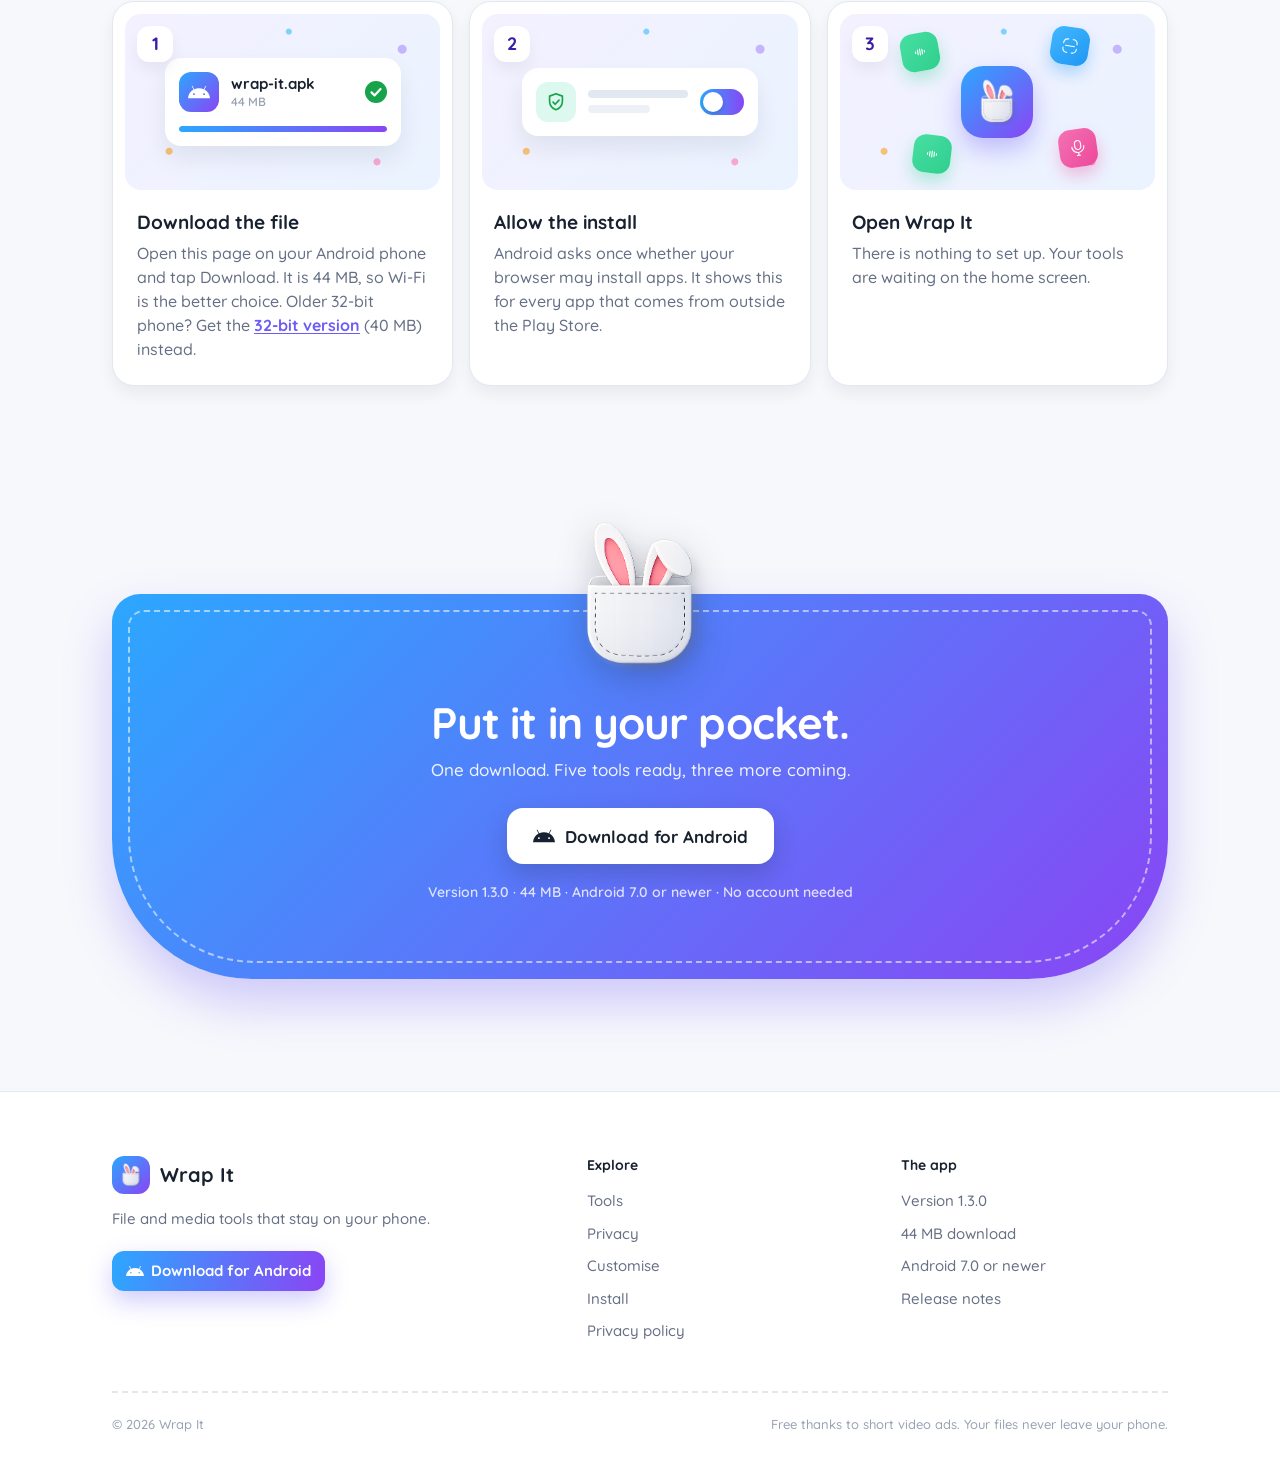
==== commit 932320ce: "Fix the tools grid: drop markup left over from the downloader card, coming-soon row in three columns" ====
--- a/index.html
+++ b/index.html
@@ -244,10 +244,6 @@
               </ul>
             </li>
 
-                <li data-i18n="t5TagB">Whole playlists</li>
-              </ul>
-            </li>
-
             <li
               class="tool reveal"
               style="
--- a/styles.css
+++ b/styles.css
@@ -727,6 +727,11 @@
   font-size: 0.9375rem;
 }
 
+.soon li > div {
+  flex: 1;
+  min-width: 0;
+}
+
 .badge {
   flex: none;
   margin-inline-start: auto;
@@ -1740,9 +1745,14 @@
     margin-bottom: 44px;
   }
 
-  .tools {
+  .tools,
+  .soon {
     grid-template-columns: repeat(3, 1fr);
     gap: 20px;
+  }
+
+  .soon {
+    margin-top: 20px;
   }
 
   .tool {
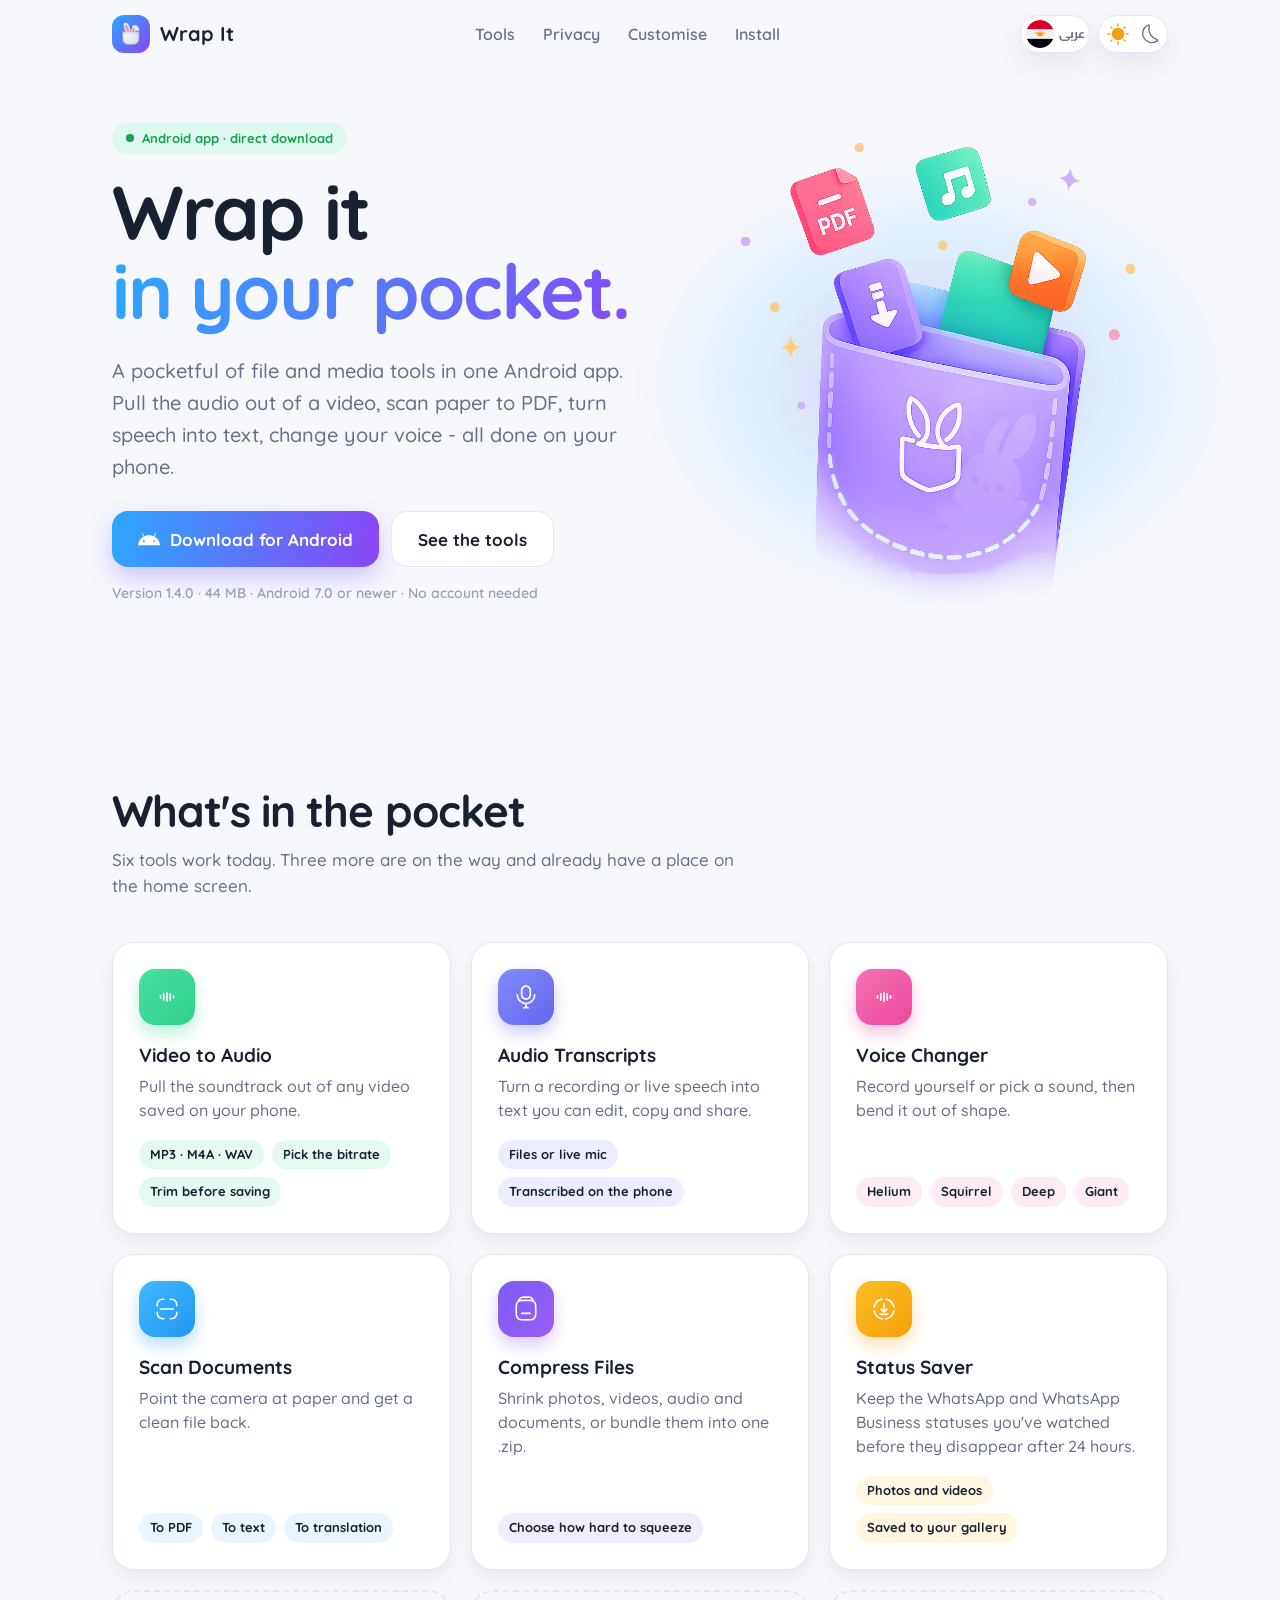
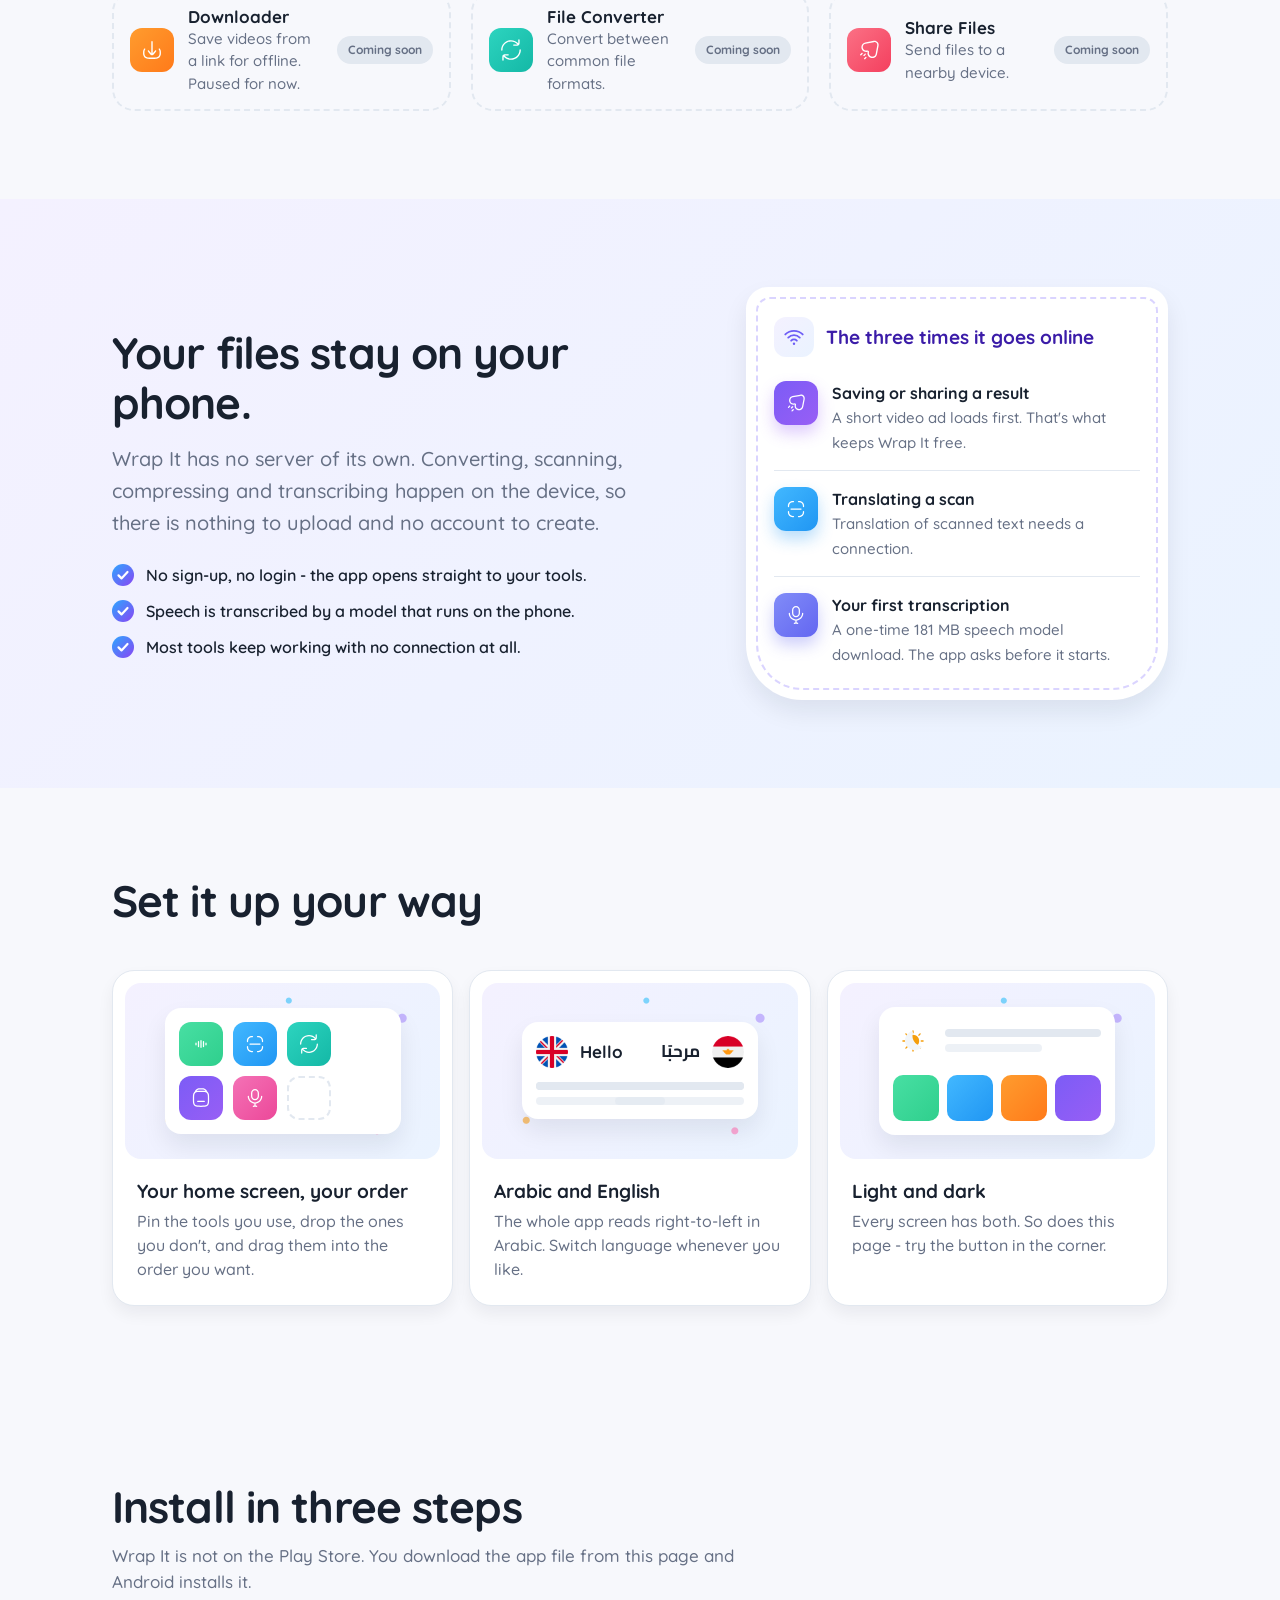
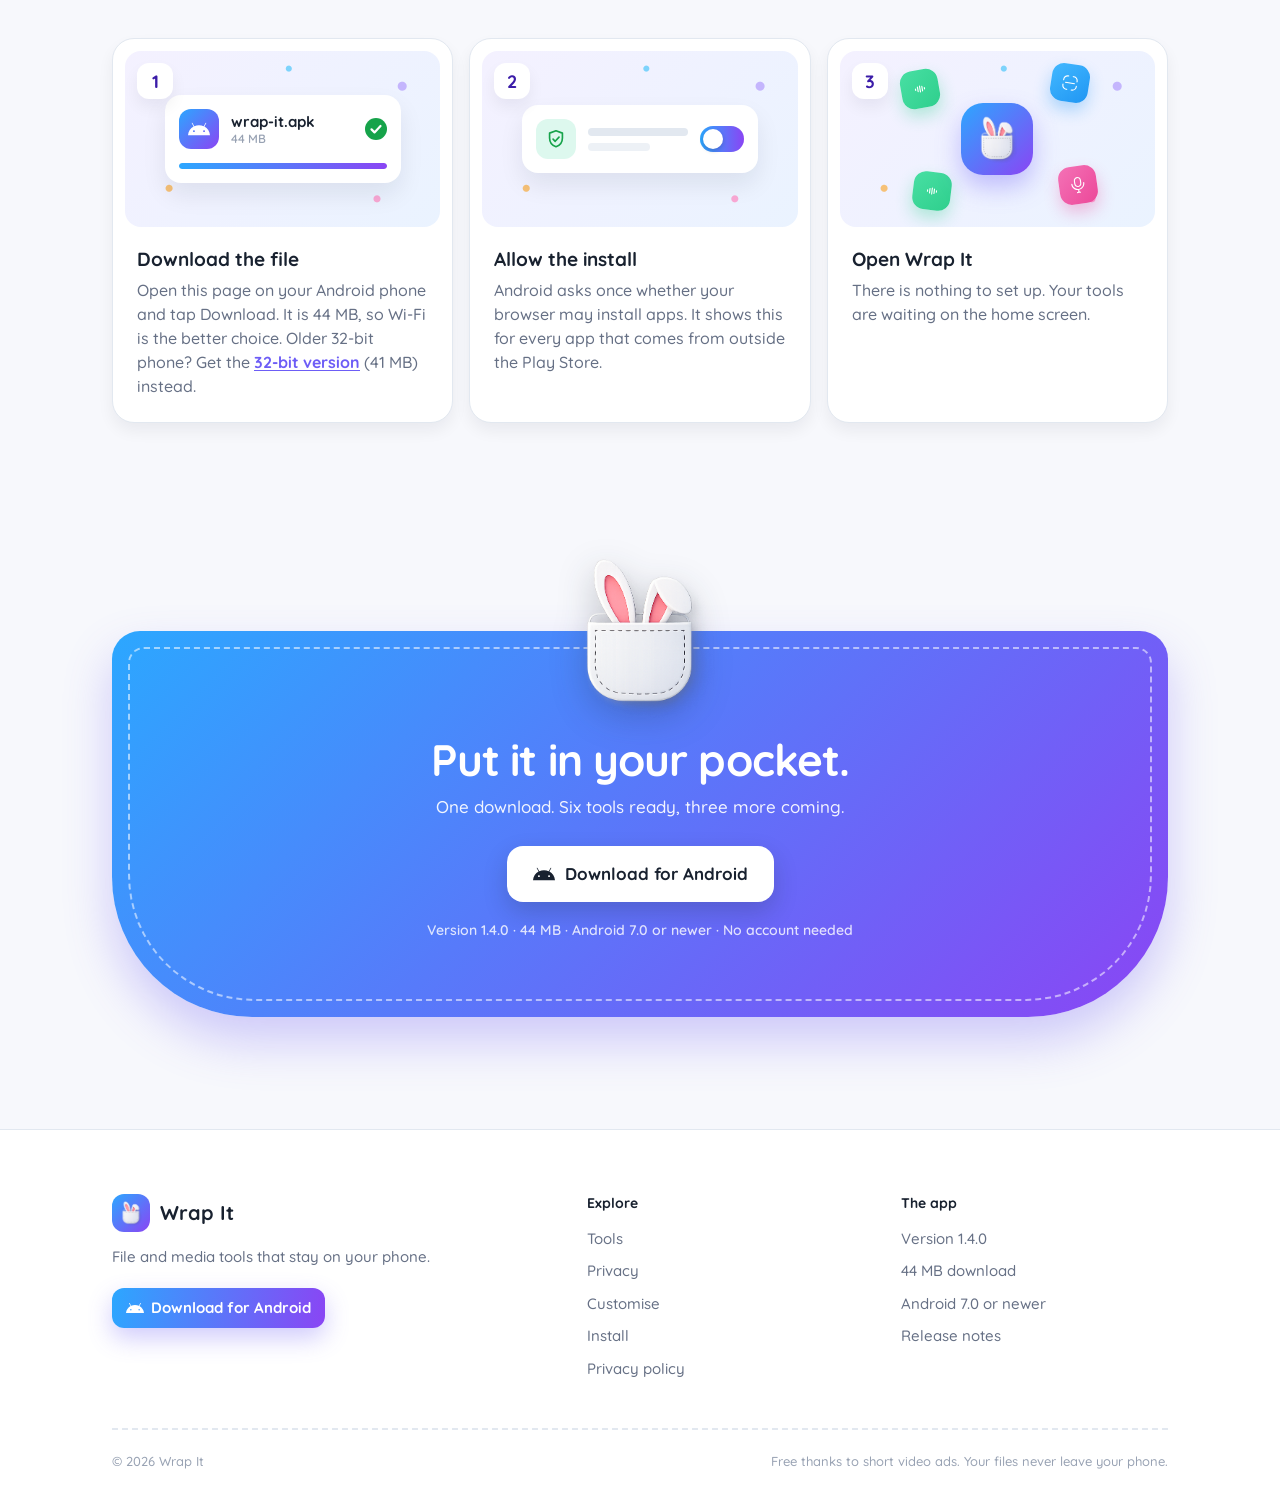
==== commit 4d936586: "Wrap It 1.4.0: Status Saver card, six tools, new sizes - New Status Saver tool card (WhatsApp and Wh" ====
--- a/index.html
+++ b/index.html
@@ -6,7 +6,7 @@
     <title>Wrap It - file and media tools in your pocket</title>
     <meta
       name="description"
-      content="Wrap It is an Android app of everyday file and media tools: video to audio, document scanning, speech to text, a voice changer and file compression. Everything runs on your phone."
+      content="Wrap It is an Android app of everyday file and media tools: video to audio, document scanning, speech to text, a voice changer, a status saver and file compression. Everything runs on your phone."
     />
     <meta
       property="og:title"
@@ -125,7 +125,7 @@
               >
             </div>
             <p class="meta" data-i18n="meta">
-              Version 1.3.0 · 44 MB · Android 7.0 or newer · No account needed
+              Version 1.4.0 · 44 MB · Android 7.0 or newer · No account needed
             </p>
           </div>
 
@@ -141,7 +141,7 @@
           <header class="section__head reveal">
             <h2 data-i18n="toolsTitle">What's in the pocket</h2>
             <p data-i18n="toolsLead">
-              Five tools work today. Three more are on the way and already have
+              Six tools work today. Three more are on the way and already have
               a place on the home screen.
             </p>
           </header>
@@ -264,6 +264,30 @@
               </p>
               <ul class="tags">
                 <li data-i18n="t6TagA">Choose how hard to squeeze</li>
+              </ul>
+            </li>
+
+            <li
+              class="tool reveal"
+              style="
+                --g1: #fbbf24;
+                --g2: #f59e0b;
+                --tint: #fff7e0;
+                --tint-d: #3a3012;
+              "
+            >
+              <span
+                class="tool__tile"
+                style="--icon: url(assets/icons/status-saver.svg)"
+              ></span>
+              <h3 data-i18n="t9Title">Status Saver</h3>
+              <p data-i18n="t9Body">
+                Keep the WhatsApp and WhatsApp Business statuses you've watched
+                before they disappear after 24 hours.
+              </p>
+              <ul class="tags">
+                <li data-i18n="t9TagA">Photos and videos</li>
+                <li data-i18n="t9TagB">Saved to your gallery</li>
               </ul>
             </li>
           </ul>
@@ -508,7 +532,7 @@
               <p data-i18n-html="s1Body">
                 Open this page on your Android phone and tap Download. It is 44
                 MB, so Wi-Fi is the better choice. Older 32-bit phone? Get the
-                <a href="/download-32bit">32-bit version</a> (40 MB) instead.
+                <a href="/download-32bit">32-bit version</a> (41 MB) instead.
               </p>
             </li>
             <li class="reveal">
@@ -578,14 +602,14 @@
             />
             <h2 data-i18n="pocketTitle">Put it in your pocket.</h2>
             <p data-i18n="pocketBody">
-              One download. Five tools ready, three more coming.
+              One download. Six tools ready, three more coming.
             </p>
             <a class="btn btn--light" href="/download">
               <span class="btn__icon" aria-hidden="true"></span>
               <span data-i18n="download">Download for Android</span>
             </a>
             <p class="meta" data-i18n="meta">
-              Version 1.3.0 · 44 MB · Android 7.0 or newer · No account needed
+              Version 1.4.0 · 44 MB · Android 7.0 or newer · No account needed
             </p>
           </div>
         </div>
@@ -623,7 +647,7 @@
           <div class="footer__col">
             <h2 data-i18n="footApp">The app</h2>
             <ul>
-              <li data-i18n="footVersion">Version 1.3.0</li>
+              <li data-i18n="footVersion">Version 1.4.0</li>
               <li data-i18n="footSize">44 MB download</li>
               <li data-i18n="footAndroid">Android 7.0 or newer</li>
               <li>
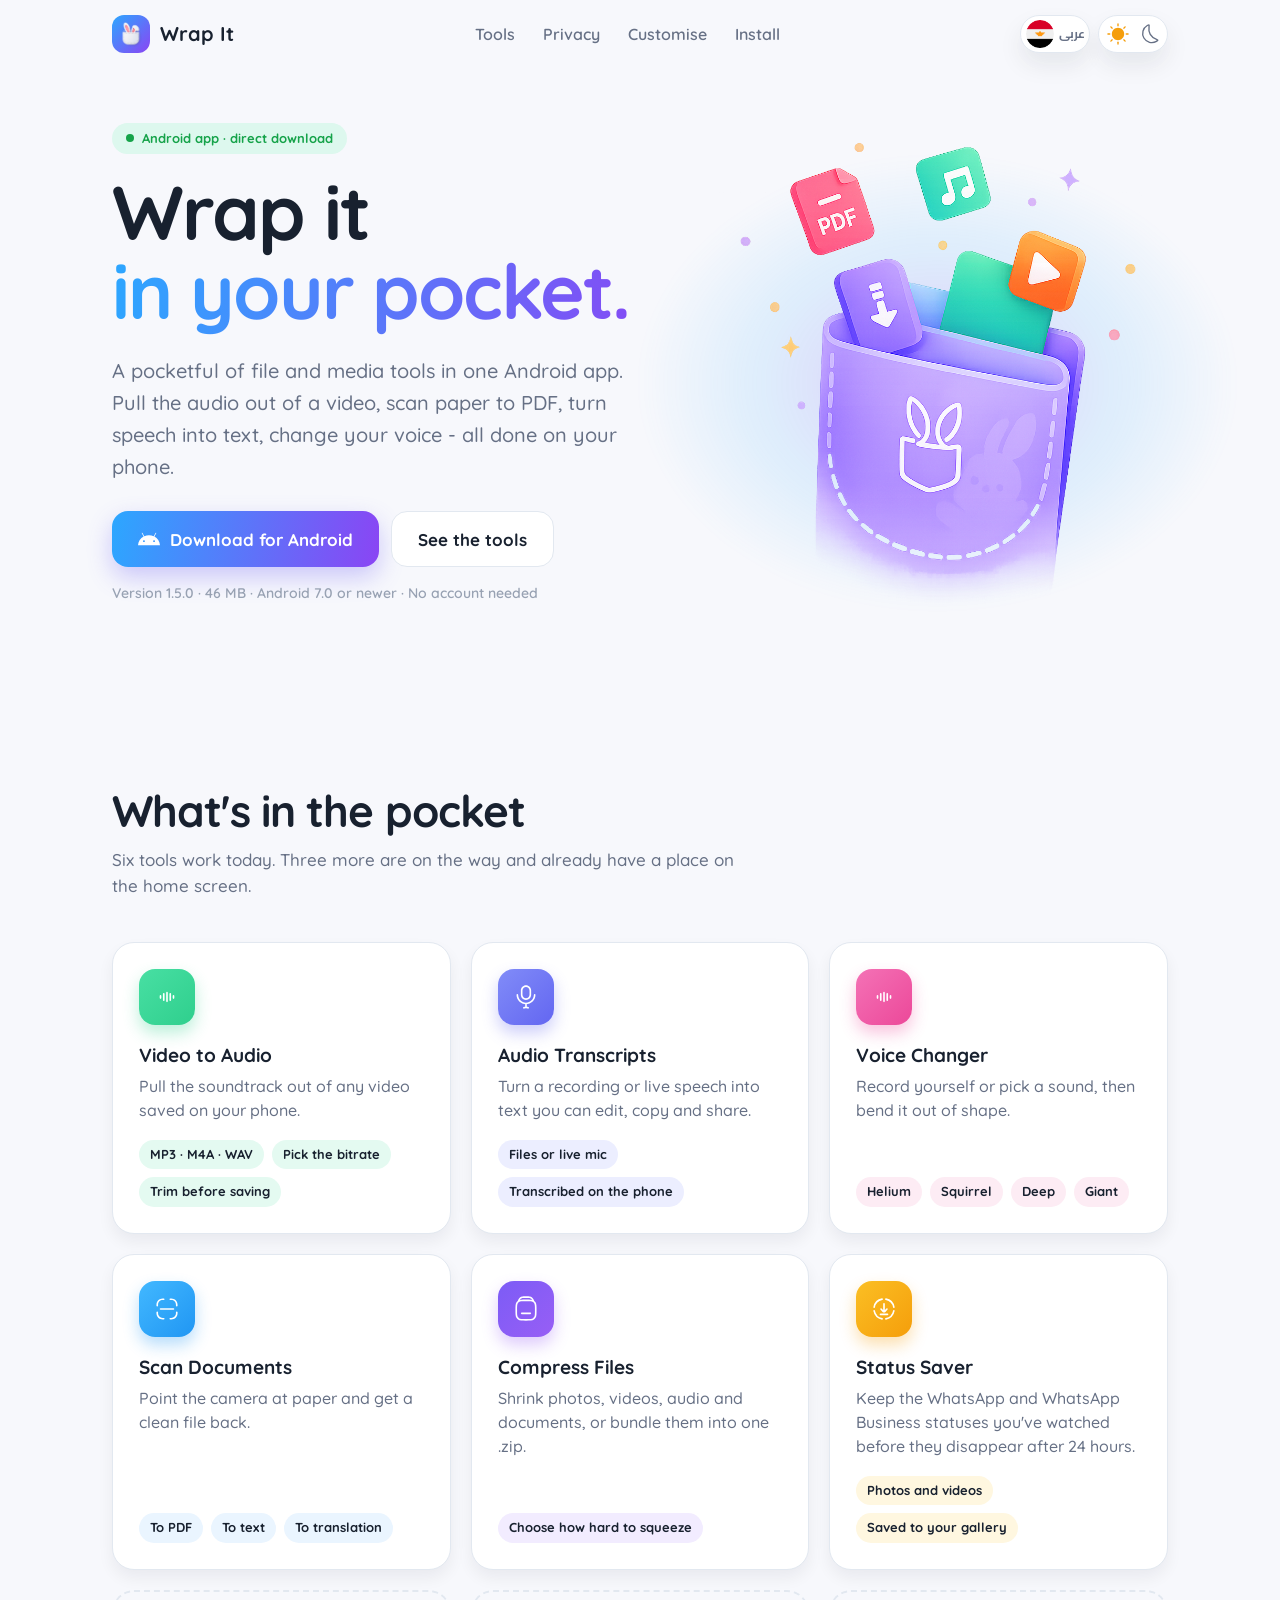
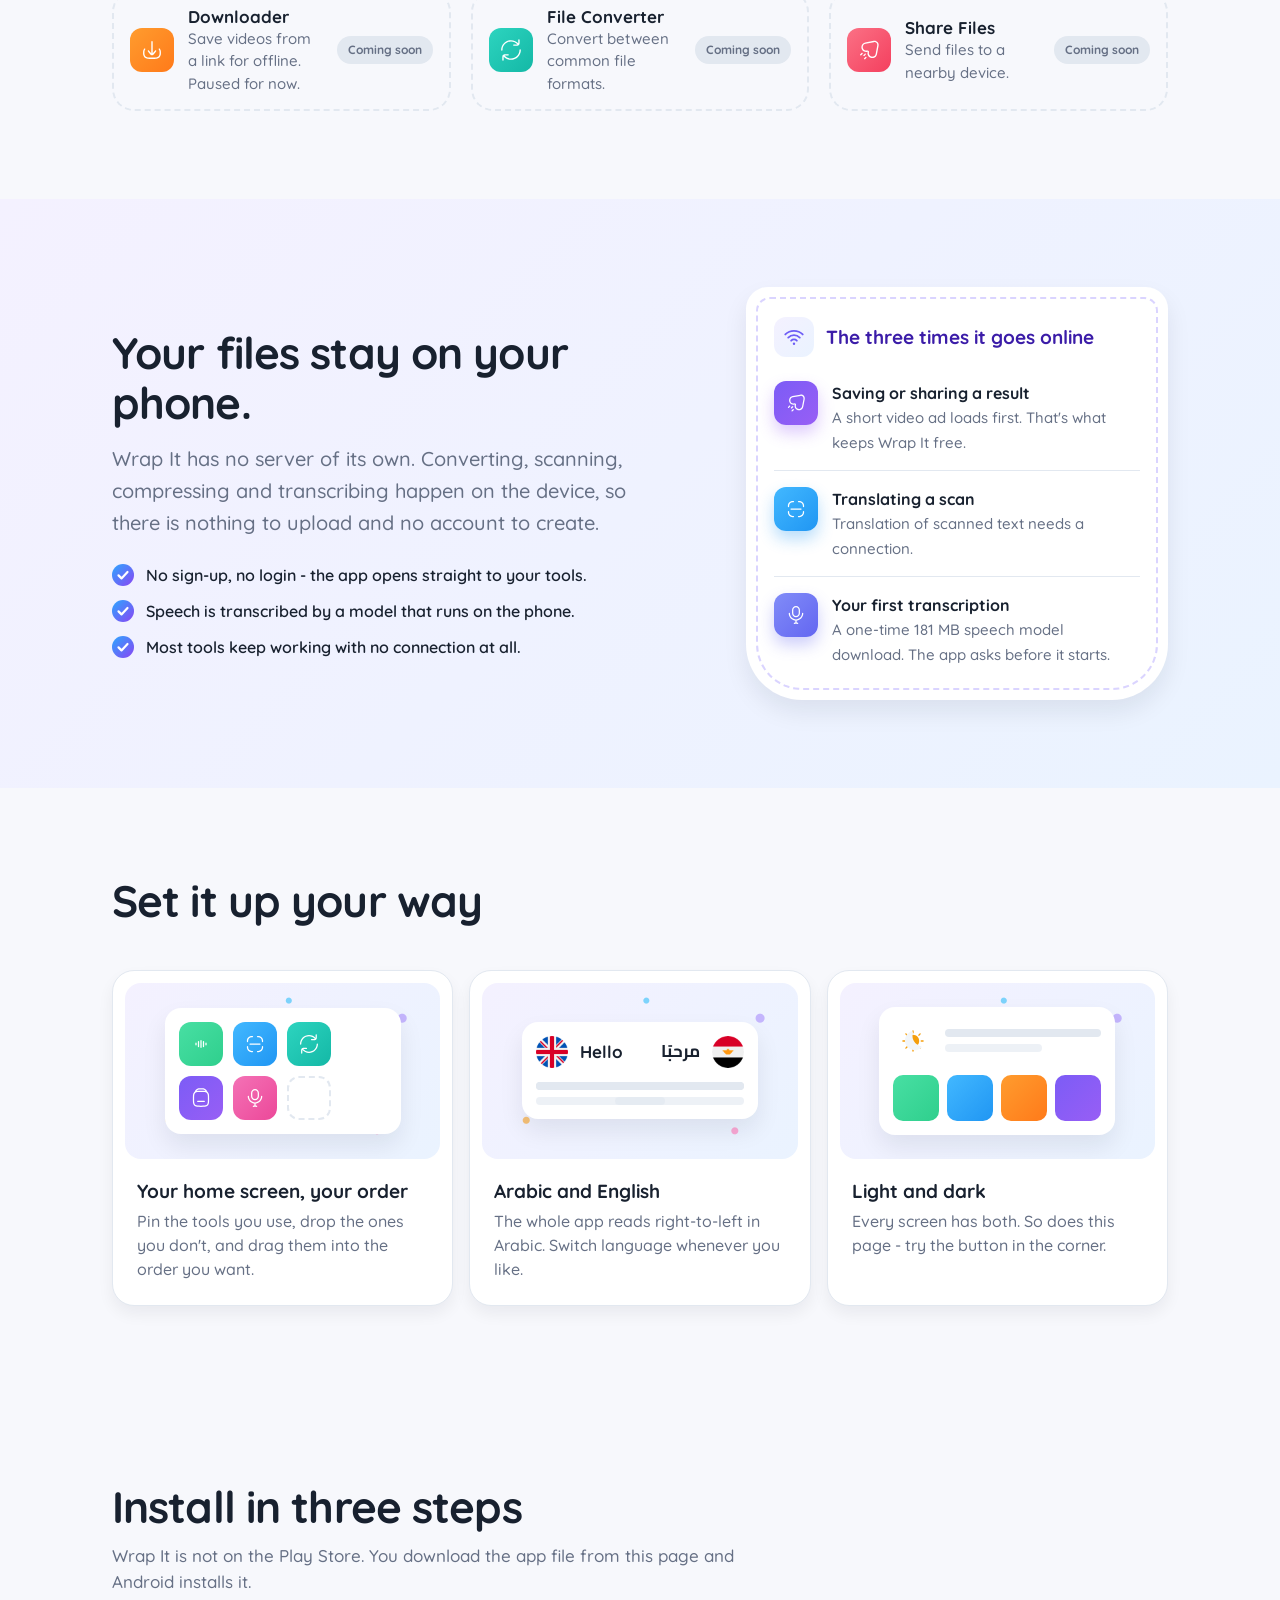
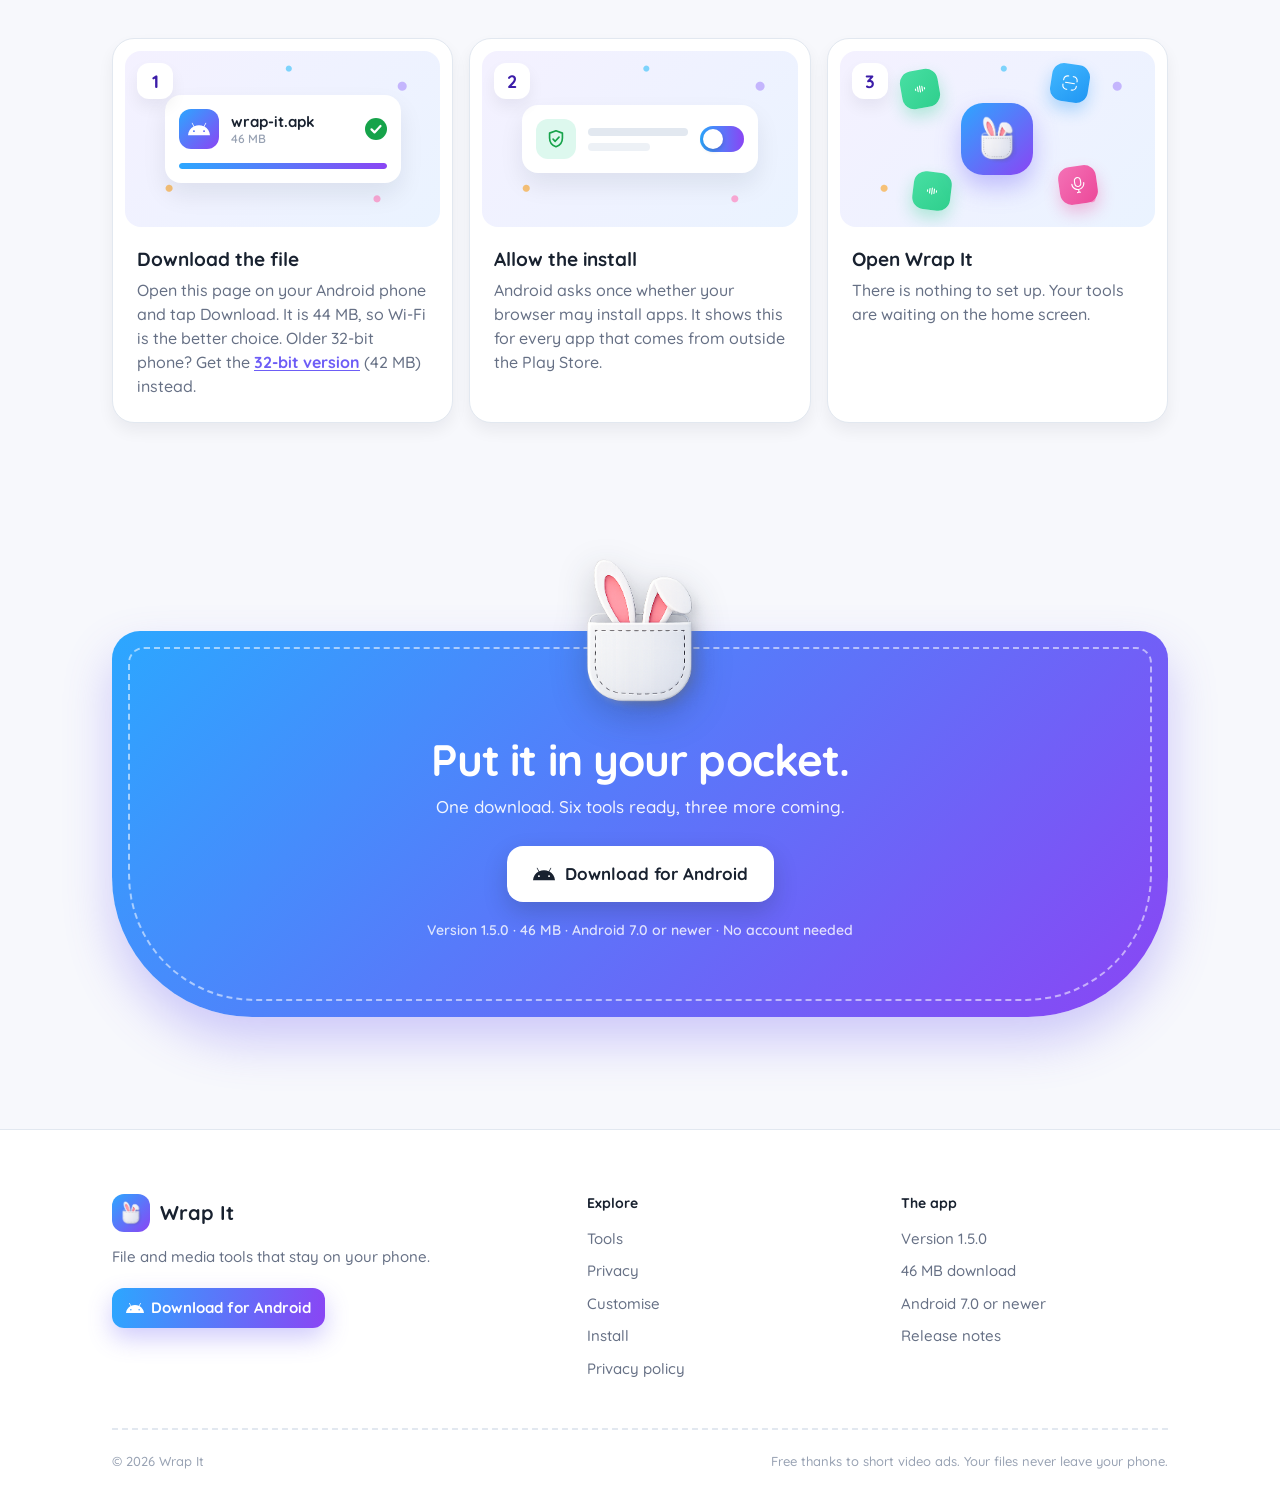
==== commit c259144c: "Wrap It 1.5.0: new version and sizes" ====
--- a/index.html
+++ b/index.html
@@ -125,7 +125,7 @@
               >
             </div>
             <p class="meta" data-i18n="meta">
-              Version 1.4.0 · 44 MB · Android 7.0 or newer · No account needed
+              Version 1.5.0 · 46 MB · Android 7.0 or newer · No account needed
             </p>
           </div>
 
@@ -521,7 +521,7 @@
                     <span class="mock__tile mock__tile--brand"></span>
                     <span class="mock__text" dir="ltr">
                       <b>wrap-it.apk</b>
-                      <small>44 MB</small>
+                      <small>46 MB</small>
                     </span>
                     <span class="mock__check"></span>
                   </div>
@@ -532,7 +532,7 @@
               <p data-i18n-html="s1Body">
                 Open this page on your Android phone and tap Download. It is 44
                 MB, so Wi-Fi is the better choice. Older 32-bit phone? Get the
-                <a href="/download-32bit">32-bit version</a> (41 MB) instead.
+                <a href="/download-32bit">32-bit version</a> (42 MB) instead.
               </p>
             </li>
             <li class="reveal">
@@ -609,7 +609,7 @@
               <span data-i18n="download">Download for Android</span>
             </a>
             <p class="meta" data-i18n="meta">
-              Version 1.4.0 · 44 MB · Android 7.0 or newer · No account needed
+              Version 1.5.0 · 46 MB · Android 7.0 or newer · No account needed
             </p>
           </div>
         </div>
@@ -647,8 +647,8 @@
           <div class="footer__col">
             <h2 data-i18n="footApp">The app</h2>
             <ul>
-              <li data-i18n="footVersion">Version 1.4.0</li>
-              <li data-i18n="footSize">44 MB download</li>
+              <li data-i18n="footVersion">Version 1.5.0</li>
+              <li data-i18n="footSize">46 MB download</li>
               <li data-i18n="footAndroid">Android 7.0 or newer</li>
               <li>
                 <a
